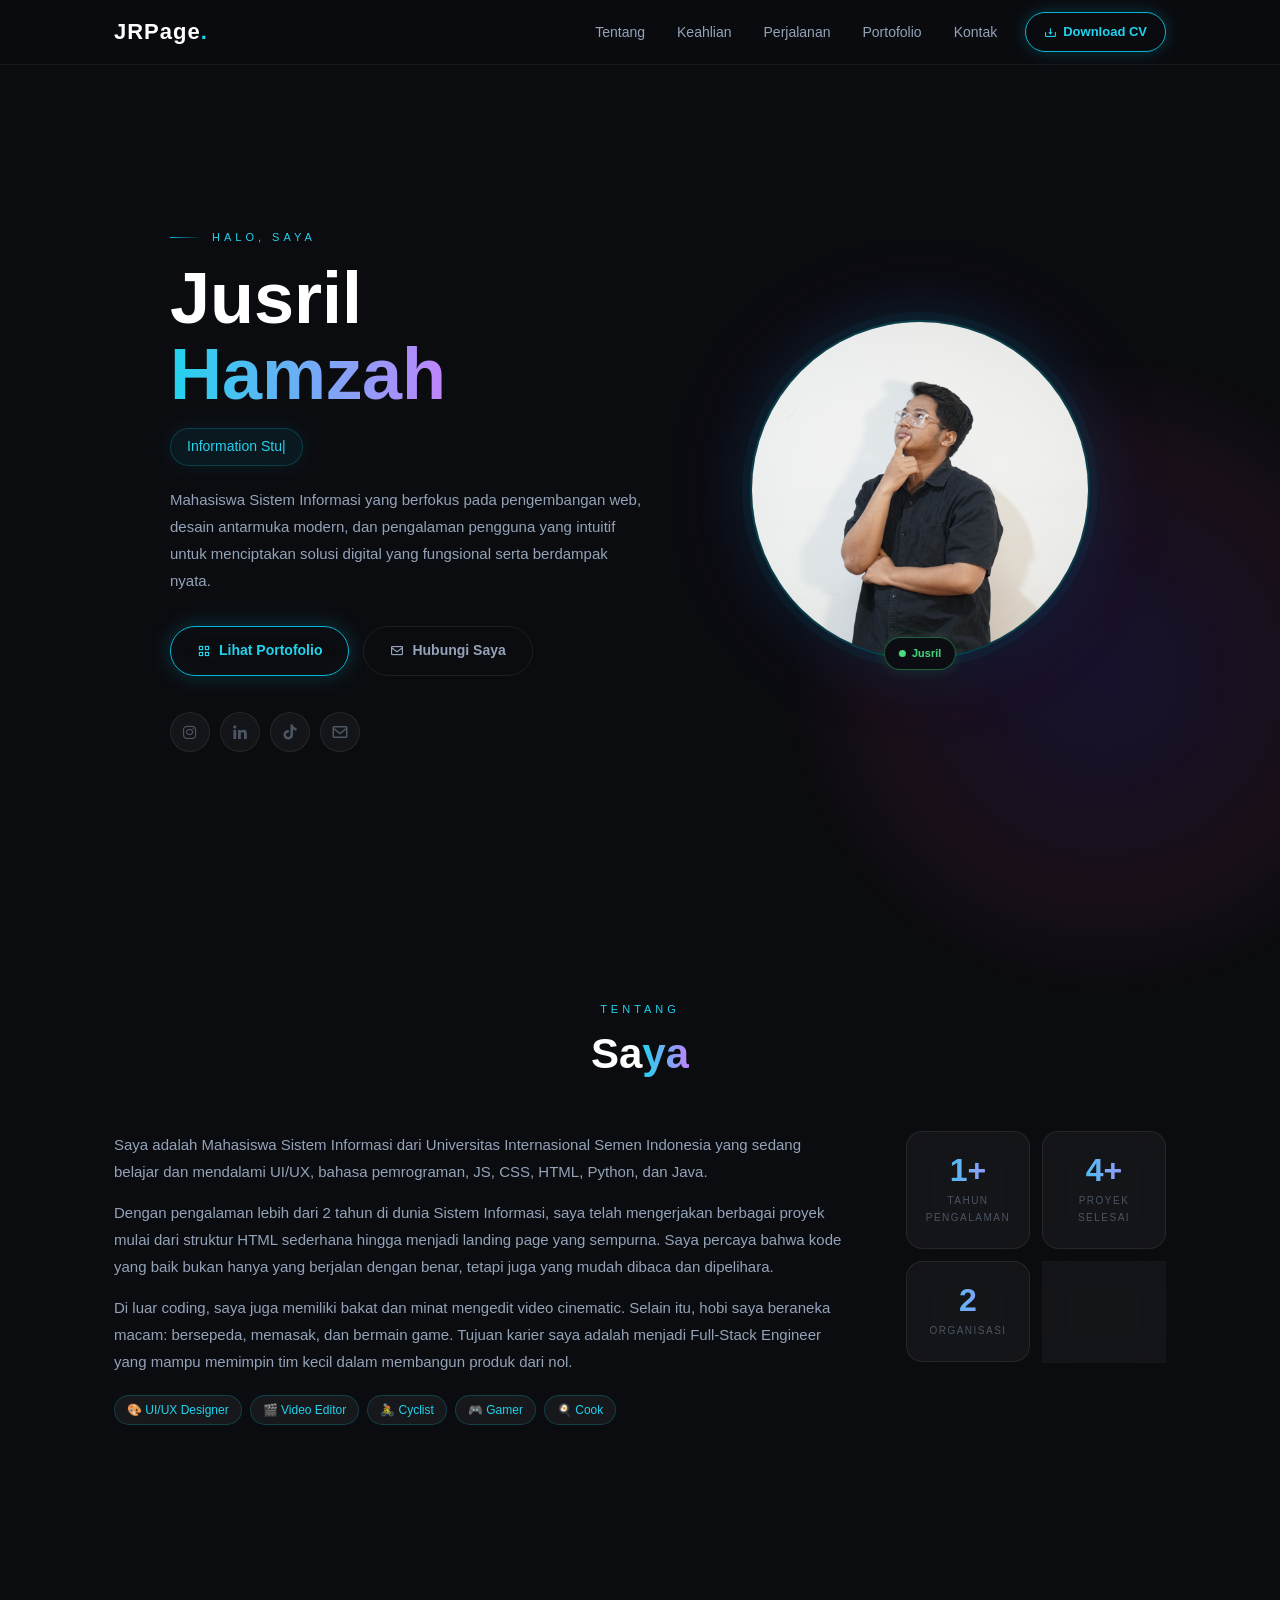
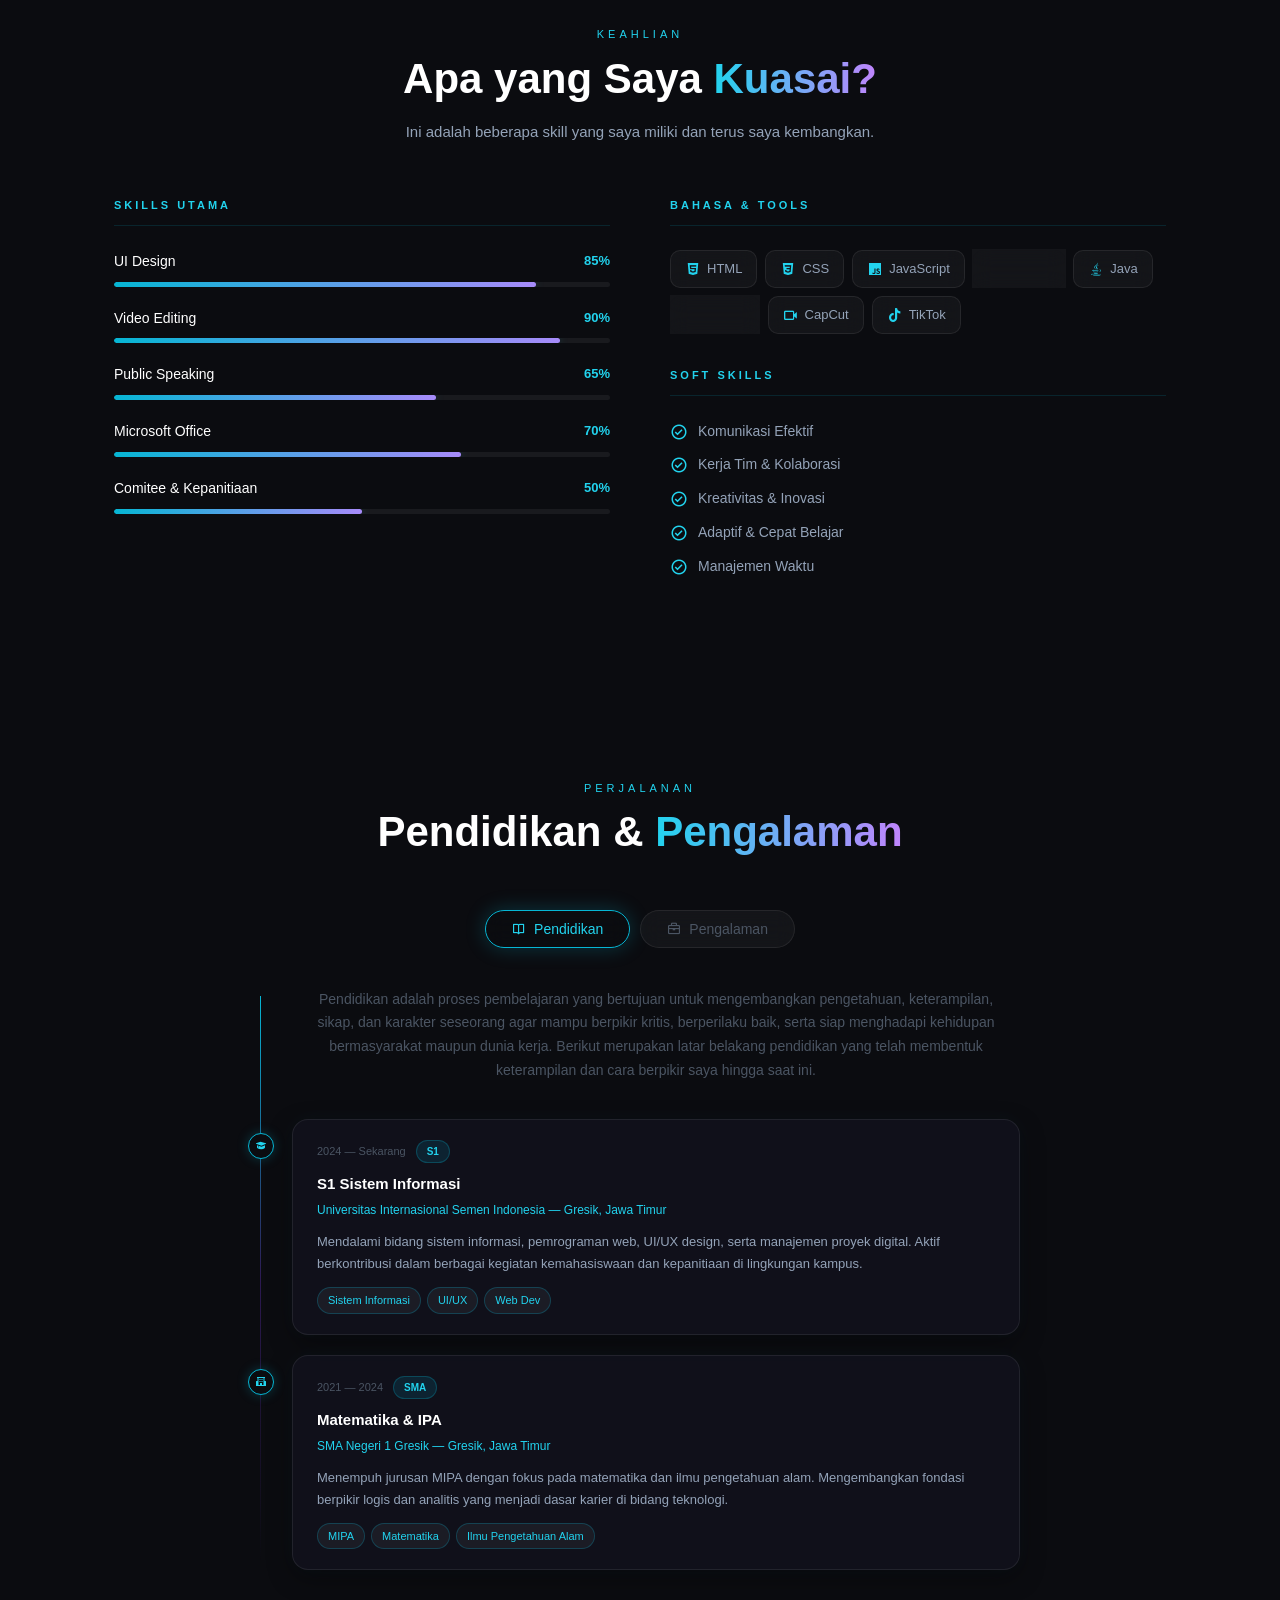
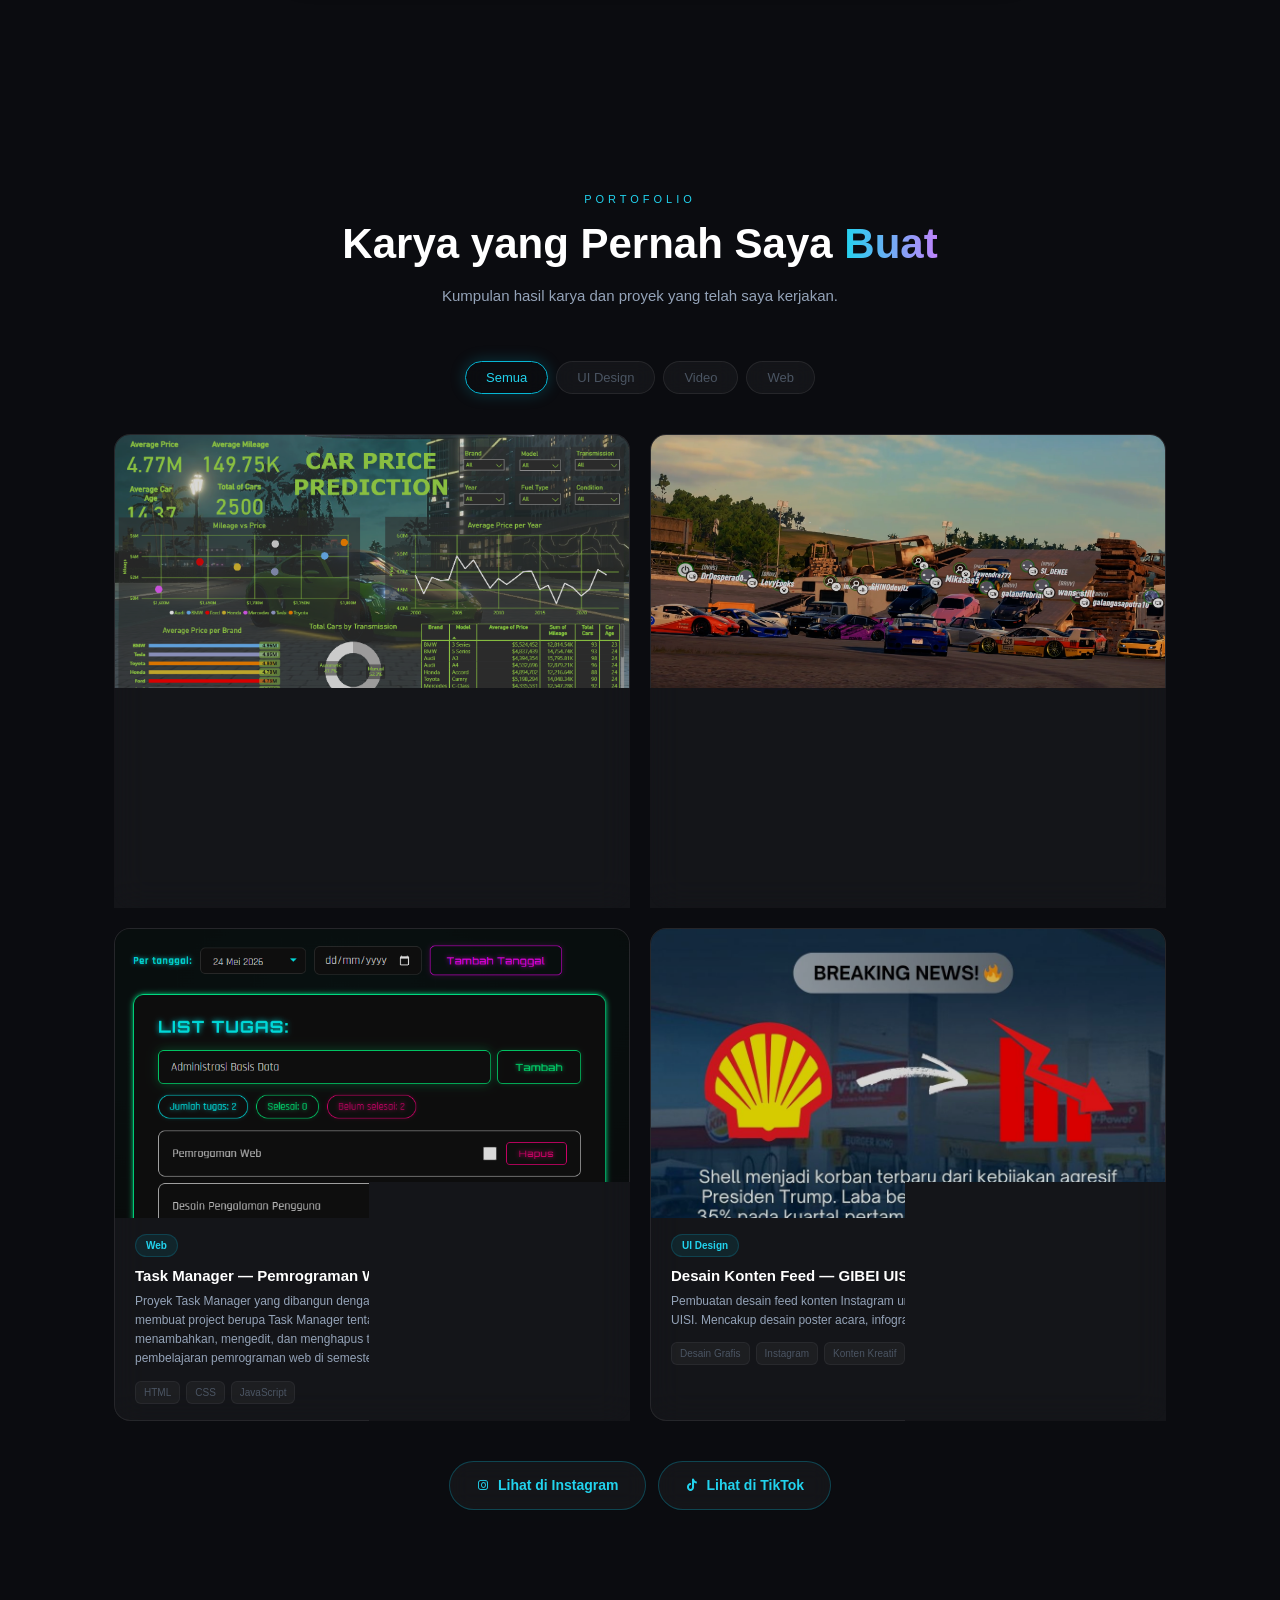
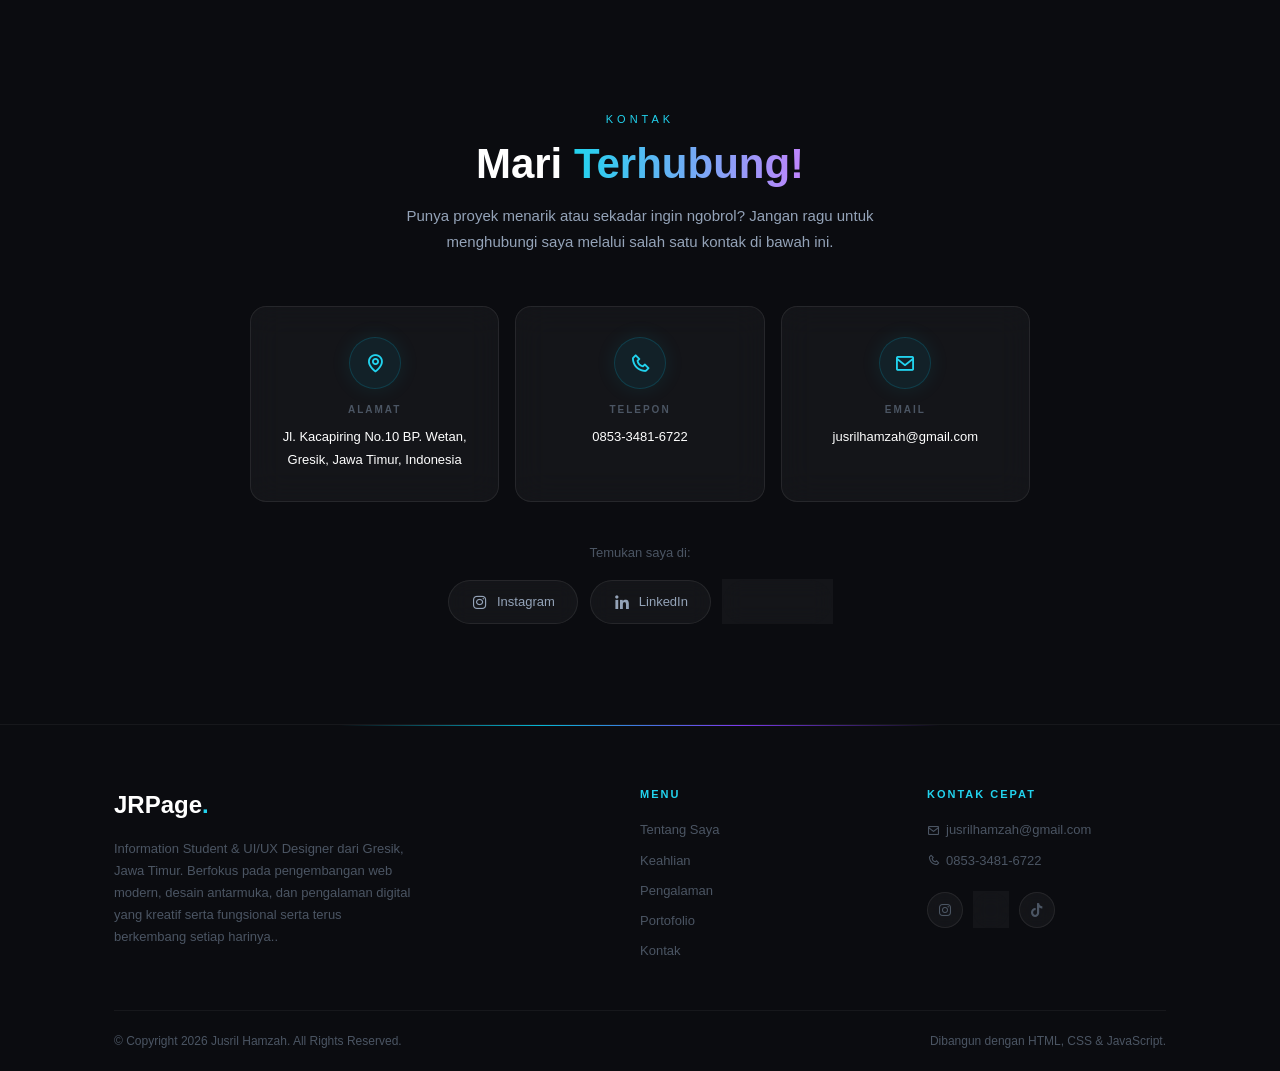
==== portofolio-page.html @ 3c21bbb8 "Add files via upload" ====
<!DOCTYPE html>
<html lang="id">
<head>
  <meta charset="UTF-8" />
  <meta name="viewport" content="width=device-width, initial-scale=1.0" />
  <meta name="description" content="Portofolio CV - Jusril Hamzah | Information Student & UI/UX Designer" />
  <title>Jusril Hamzah — Information Student &amp; UI/UX Designer</title>

  <!-- Google Fonts -->
  <link rel="preconnect" href="https://fonts.googleapis.com" />
  <link rel="preconnect" href="https://fonts.gstatic.com" crossorigin />
  <link
    href="https://fonts.googleapis.com/css2?family=Syne:wght@400;600;700;800&family=DM+Sans:ital,wght@0,300;0,400;0,500;1,300&display=swap"
    rel="stylesheet"
  />

  <!-- Boxicons -->
  <link href="https://unpkg.com/boxicons@2.1.4/css/boxicons.min.css" rel="stylesheet" />
  
  <!-- Font Awesome -->
  <link rel="stylesheet"
    href="https://cdnjs.cloudflare.com/ajax/libs/font-awesome/6.5.1/css/all.min.css">

  <!-- CSS (akan diisi nanti) -->
  <link rel="stylesheet" href="portofolio-page.css" />
</head>

<body>

  <!-- ============================================================
       NAVBAR
  ============================================================ -->
  <header id="navbar">
    <nav class="nav-container">
      <a href="#hero" class="nav-logo">JRPage<span class="dot">.</span></a>

      <button class="nav-toggle" id="navToggle" aria-label="Buka menu navigasi" aria-expanded="false">
        <span class="hamburger-line"></span>
        <span class="hamburger-line"></span>
        <span class="hamburger-line"></span>
      </button>

      <ul class="nav-links" id="navLinks">
        <li><a href="#about"      class="nav-link">Tentang</a></li>
        <li><a href="#skills"     class="nav-link">Keahlian</a></li>
        <li><a href="#experience" class="nav-link">Perjalanan</a></li>
        <li><a href="#portfolio"  class="nav-link">Portofolio</a></li>
        <li><a href="#contact"    class="nav-link">Kontak</a></li>
        <li>
          <a href="Curiculum Vitae Jusril Hamzah (3022410049) (baru).pdf" class="nav-cta" download>
            <i class="bx bx-download"></i> Download CV
          </a>
        </li>
      </ul>
    </nav>
  </header>


  <main>

    <!-- ============================================================
         SECTION 1 — HERO
    ============================================================ -->
    <section id="hero" class="section-hero">
      <div class="hero-content">

        <div class="hero-text">
          <p class="hero-eyebrow">Halo, saya</p>
          <h1 class="hero-name">Jusril <br /><span class="highlight">Hamzah</span></h1>
          <p class="hero-tagline">Information Student</p>
          <p class="hero-description">
            Mahasiswa Sistem Informasi yang berfokus pada pengembangan web, desain antarmuka modern, 
            dan pengalaman pengguna yang intuitif untuk menciptakan 
            solusi digital yang fungsional serta berdampak nyata.
          </p>

          <div class="hero-actions">
            <a href="#portfolio" class="btn btn-primary">
              <i class="bx bx-grid-alt"></i> Lihat Portofolio
            </a>
            <a href="#contact" class="btn btn-secondary">
              <i class="bx bx-envelope"></i> Hubungi Saya
            </a>
          </div>

          <div class="hero-social">
            <a href="https://instagram.com/justreal_46" target="_blank" rel="noopener noreferrer" aria-label="Instagram">
              <i class="bx bxl-instagram"></i>
            </a>
            <a href="https://www.linkedin.com/in/Jusril Hamzah" target="_blank" rel="noopener noreferrer" aria-label="LinkedIn">
              <i class="bx bxl-linkedin"></i>
            </a>
            <a href="https://tiktok.com/@rilllontiktok" target="_blank" rel="noopener noreferrer" aria-label="TikTok">
              <i class="bx bxl-tiktok"></i>
            </a>
            <a href="mailto:jusrilhamzah@gmail.com" aria-label="Email">
              <i class="bx bx-envelope"></i>
            </a>
          </div>
        </div>

        <div class="hero-image-wrapper">
          <div class="hero-image-frame">
            <!-- Ganti src dengan foto asli kamu -->
            <img
              src="DSC09480.JPG"
              alt="Foto profil Jusril Hamzah"
              class="hero-photo"
              width="400"
              height="400"
            />
          </div>
          <div class="hero-badge">
            <span class="badge-dot"></span>
            <span>Jusril</span>
          </div>
        </div>

      </div>
    </section>


    <!-- ============================================================
         SECTION 2 — TENTANG SAYA
    ============================================================ -->
    <section id="about" class="section-about">
      <div class="container">

        <div class="section-header">
          <p class="section-label">Tentang</p>
          <h2 class="section-title">Sa<span class="highlight">ya</span></h2>
        </div>

        <div class="about-grid">

          <div class="about-text">
            <p class="about-lead">
              Saya adalah Mahasiswa Sistem Informasi dari Universitas Internasional
              Semen Indonesia yang sedang belajar dan mendalami UI/UX, bahasa
              pemrograman, JS, CSS, HTML, Python, dan Java.
            </p>
            <p>
              Dengan pengalaman lebih dari 2 tahun di dunia Sistem Informasi, saya
              telah mengerjakan berbagai proyek mulai dari struktur HTML sederhana
              hingga menjadi landing page yang sempurna. Saya percaya bahwa kode yang
              baik bukan hanya yang berjalan dengan benar, tetapi juga yang mudah
              dibaca dan dipelihara.
            </p>
            <p>
              Di luar coding, saya juga memiliki bakat dan minat mengedit video
              cinematic. Selain itu, hobi saya beraneka macam: bersepeda, memasak,
              dan bermain game. Tujuan karier saya adalah menjadi Full-Stack Engineer
              yang mampu memimpin tim kecil dalam membangun produk dari nol.
            </p>

            <div class="about-tags">
              <span class="tag">🎨 UI/UX Designer</span>
              <span class="tag">🎬 Video Editor</span>
              <span class="tag">🚴 Cyclist</span>
              <span class="tag">🎮 Gamer</span>
              <span class="tag">🍳 Cook</span>
            </div>
          </div>

          <div class="about-stats">
            <div class="stat-card">
              <span class="stat-number">2+</span>
              <span class="stat-label">Tahun Pengalaman</span>
            </div>
            <div class="stat-card">
              <span class="stat-number">5+</span>
              <span class="stat-label">Proyek Selesai</span>
            </div>
            <div class="stat-card">
              <span class="stat-number">3</span>
              <span class="stat-label">Organisasi</span>
            </div>
            <div class="stat-card">
              <span class="stat-number">1</span>
              <span class="stat-label">Penghargaan</span>
            </div>
          </div>

        </div>
      </div>
    </section>


    <!-- ============================================================
         SECTION 3 — KEAHLIAN
    ============================================================ -->
    <section id="skills" class="section-skills">
      <div class="container">

        <div class="section-header">
          <p class="section-label">Keahlian</p>
          <h2 class="section-title">Apa yang Saya <span class="highlight">Kuasai?</span></h2>
          <p class="section-subtitle">Ini adalah beberapa skill yang saya miliki dan terus saya kembangkan.</p>
        </div>

        <div class="skills-grid">

          <!-- Kolom 1: Skills dengan progress bar -->
          <div class="skills-column">
            <h3 class="skills-category">Skills Utama</h3>

            <div class="skill-item">
              <div class="skill-info">
                <span class="skill-name">UI Design</span>
                <span class="skill-percent">80%</span>
              </div>
              <div class="skill-bar">
                <div class="skill-bar-fill" data-width="85" role="progressbar" aria-valuenow="70" aria-valuemin="0" aria-valuemax="100"></div>
              </div>
            </div>

            <div class="skill-item">
              <div class="skill-info">
                <span class="skill-name">Video Editing</span>
                <span class="skill-percent">90%</span>
              </div>
              <div class="skill-bar">
                <div class="skill-bar-fill" data-width="90%" role="progressbar" aria-valuenow="90" aria-valuemin="0" aria-valuemax="100"></div>
              </div>
            </div>

            <div class="skill-item">
              <div class="skill-info">
                <span class="skill-name">Public Speaking</span>
                <span class="skill-percent">65%</span>
              </div>
              <div class="skill-bar">
                <div class="skill-bar-fill" data-width="65" role="progressbar" aria-valuenow="65" aria-valuemin="0" aria-valuemax="100"></div>
              </div>
            </div>

            <div class="skill-item">
              <div class="skill-info">
                <span class="skill-name">Microsoft Office</span>
                <span class="skill-percent">70%</span>
              </div>
              <div class="skill-bar">
                <div class="skill-bar-fill" data-width="70" role="progressbar" aria-valuenow="70" aria-valuemin="0" aria-valuemax="100"></div>
              </div>
            </div>

            <div class="skill-item">
              <div class="skill-info">
                <span class="skill-name">Comitee &amp; Kepanitiaan</span>
                <span class="skill-percent">50%</span>
              </div>
              <div class="skill-bar">
                <div class="skill-bar-fill" data-width="50" role="progressbar" aria-valuenow="50" aria-valuemin="0" aria-valuemax="100"></div>
              </div>
            </div>

          </div><!-- /skills-column -->

          <!-- Kolom 2: Tools & Bahasa Pemrograman -->
          <div class="skills-column">
            <h3 class="skills-category">Bahasa &amp; Tools</h3>

            <div class="tools-grid">
              <div class="tool-chip">
                <i class="bx bxl-html5"></i>
                <span>HTML</span>
              </div>
              <div class="tool-chip">
                <i class="bx bxl-css3"></i>
                <span>CSS</span>
              </div>
              <div class="tool-chip">
                <i class="bx bxl-javascript"></i>
                <span>JavaScript</span>
              </div>
              <div class="tool-chip">
                <i class="bx bxl-python"></i>
                <span>Python</span>
              </div>
              <div class="tool-chip">
                <i class="bx bxl-java"></i>
                <span>Java</span>
              </div>
              <div class="tool-chip">
                <i class="bx bx-palette"></i>
                <span>Canva</span>
              </div>
              <div class="tool-chip">
                <i class="bx bx-video"></i>
                <span>CapCut</span>
              </div>
              <div class="tool-chip">
                <i class="bx bxl-tiktok"></i>
                <span>TikTok</span>
              </div>
            </div>

            <h3 class="skills-category" style="margin-top: 2rem;">Soft Skills</h3>

            <div class="soft-skills-list">
              <div class="soft-skill">
                <i class="bx bx-check-circle"></i>
                <span>Komunikasi Efektif</span>
              </div>
              <div class="soft-skill">
                <i class="bx bx-check-circle"></i>
                <span>Kerja Tim &amp; Kolaborasi</span>
              </div>
              <div class="soft-skill">
                <i class="bx bx-check-circle"></i>
                <span>Kreativitas &amp; Inovasi</span>
              </div>
              <div class="soft-skill">
                <i class="bx bx-check-circle"></i>
                <span>Adaptif &amp; Cepat Belajar</span>
              </div>
              <div class="soft-skill">
                <i class="bx bx-check-circle"></i>
                <span>Manajemen Waktu</span>
              </div>
            </div>

          </div><!-- /skills-column -->

        </div><!-- /skills-grid -->

      </div>
    </section>


    <!-- ============================================================
         SECTION 4 — PENDIDIKAN & PENGALAMAN
    ============================================================ -->
    <section id="experience" class="section-experience">
      <div class="container">

        <div class="section-header">
          <p class="section-label">Perjalanan</p>
          <h2 class="section-title">Pendidikan &amp; <span class="highlight">Pengalaman</span></h2>
        </div>

        <!-- Tab switcher -->
        <div class="timeline-tabs" role="tablist">
          <button class="tab-btn active" role="tab" aria-selected="true"  aria-controls="tab-education" id="btn-education" data-tab="education">
            <i class="bx bx-book-open"></i> Pendidikan
          </button>
          <button class="tab-btn"        role="tab" aria-selected="false" aria-controls="tab-work"      id="btn-work"      data-tab="work">
            <i class="bx bx-briefcase"></i> Pengalaman
          </button>
        </div>

        <!-- ---- PENDIDIKAN ---- -->
        <div class="timeline" id="tab-education" role="tabpanel" aria-labelledby="btn-education">

          <div class="timeline-intro">
            <p>
              Pendidikan adalah proses pembelajaran yang bertujuan untuk mengembangkan
              pengetahuan, keterampilan, sikap, dan karakter seseorang agar mampu
              berpikir kritis, berperilaku baik, serta siap menghadapi kehidupan
              bermasyarakat maupun dunia kerja. Berikut merupakan latar belakang
              pendidikan yang telah membentuk keterampilan dan cara berpikir saya
              hingga saat ini.
            </p>
          </div>

          <div class="timeline-item">
            <div class="timeline-marker">
              <i class="bx bxs-graduation"></i>
            </div>
            <div class="timeline-card">
              <div class="timeline-meta">
                <span class="timeline-period">2024 — Sekarang</span>
                <span class="timeline-badge badge-edu">S1</span>
              </div>
              <h3 class="timeline-title">S1 Sistem Informasi</h3>
              <p class="timeline-place">Universitas Internasional Semen Indonesia — Gresik, Jawa Timur</p>
              <p class="timeline-desc">
                Mendalami bidang sistem informasi, pemrograman web, UI/UX design,
                serta manajemen proyek digital. Aktif berkontribusi dalam berbagai
                kegiatan kemahasiswaan dan kepanitiaan di lingkungan kampus.
              </p>
              <div class="timeline-tags">
                <span class="tag">Sistem Informasi</span>
                <span class="tag">UI/UX</span>
                <span class="tag">Web Dev</span>
              </div>
            </div>
          </div>

          <div class="timeline-item">
            <div class="timeline-marker">
              <i class="bx bxs-school"></i>
            </div>
            <div class="timeline-card">
              <div class="timeline-meta">
                <span class="timeline-period">2021 — 2024</span>
                <span class="timeline-badge badge-edu">SMA</span>
              </div>
              <h3 class="timeline-title">Matematika &amp; IPA</h3>
              <p class="timeline-place">SMA Negeri 1 Gresik — Gresik, Jawa Timur</p>
              <p class="timeline-desc">
                Menempuh jurusan MIPA dengan fokus pada matematika dan ilmu pengetahuan alam.
                Mengembangkan fondasi berpikir logis dan analitis yang menjadi dasar
                karier di bidang teknologi.
              </p>
              <div class="timeline-tags">
                <span class="tag">MIPA</span>
                <span class="tag">Matematika</span>
                <span class="tag">Ilmu Pengetahuan Alam</span>
              </div>
            </div>
          </div>

        </div><!-- /tab-education -->

        <!-- ---- PENGALAMAN ---- -->
        <div class="timeline hidden" id="tab-work" role="tabpanel" aria-labelledby="btn-work">

          <div class="timeline-intro">
            <p>
              Berikut adalah beberapa pengalaman dan peran yang telah saya jalani,
              yang mencerminkan komitmen, keterampilan, dan semangat saya di bidang ini.
            </p>
          </div>

          <!-- WORK -->
          <div class="timeline-group-label">💼 Pengalaman</div>

          <div class="timeline-item">
            <div class="timeline-marker">
              <i class="bx bxl-tiktok"></i>
            </div>
            <div class="timeline-card">
              <div class="timeline-meta">
                <span class="timeline-period">2021 — Sekarang</span>
                <span class="timeline-badge badge-work">Content Creator</span>
              </div>
              <h3 class="timeline-title">Content Creator — Rill (@rilllontiktok)</h3>
              <p class="timeline-place">TikTok · Creator</p>
              <p class="timeline-desc">
                <strong>2020 – 2025:</strong> Aktif membuat konten tentang Game Mobile
                Legend Bang Bang, mulai dari gameplay, kolaborasi, meraih rank tinggi,
                hingga mendapat lencana hero tingkat kabupaten.<br /><br />
                <strong>2025 – Sekarang:</strong> Beralih ke konten Game NFS Heat,
                fokus membuat video cinematic — baik secara individu maupun berkolaborasi
                dengan teman-teman kreator lain.
              </p>
              <div class="timeline-tags">
                <span class="tag">TikTok</span>
                <span class="tag">Video Editing</span>
                <span class="tag">Cinematic</span>
                <span class="tag">Gaming</span>
              </div>
            </div>
          </div>

          <!-- ORGANIZATION -->
          <div class="timeline-group-label">🏛️ Organisasi</div>

          <div class="timeline-item">
            <div class="timeline-marker">
              <i class="bx bxs-bar-chart-alt-2"></i>
            </div>
            <div class="timeline-card">
              <div class="timeline-meta">
                <span class="timeline-period">2024 — 2025</span>
                <span class="timeline-badge badge-org">Staff Magang</span>
              </div>
              <h3 class="timeline-title">Staff Magang Divisi Multimedia</h3>
              <p class="timeline-place">Galeri Investasi BEI — UISI, Gresik, Jawa Timur</p>
              <p class="timeline-desc">
                Aktif membuat desain feed konten dan mengunggahnya ke Instagram resmi GIBEI.
                Mendokumentasikan setiap acara dan kegiatan di Galeri Investasi Bursa
                Efek Indonesia cabang UISI dalam bentuk foto.
              </p>
              <div class="timeline-tags">
                <span class="tag">Desain Grafis</span>
                <span class="tag">Instagram</span>
                <span class="tag">Dokumentasi</span>
              </div>
            </div>
          </div>

          <!-- COMMITTEE -->
          <div class="timeline-group-label">📋 Kepanitiaan</div>

          <div class="timeline-item">
            <div class="timeline-marker">
              <i class="bx bxs-wrench"></i>
            </div>
            <div class="timeline-card">
              <div class="timeline-meta">
                <span class="timeline-period">2025</span>
                <span class="timeline-badge badge-org">Panitia</span>
              </div>
              <h3 class="timeline-title">Divisi Perlengkapan — Vision Beyond Sistem Informasi 2025</h3>
              <p class="timeline-place">UISI, Gresik, Jawa Timur</p>
              <p class="timeline-desc">
                Bertugas sebagai operator acara, menyusun, menata, dan merapikan
                barang serta alat sebagai persiapan pelaksanaan Vision Beyond
                Sistem Informasi 2025.
              </p>
              <div class="timeline-tags">
                <span class="tag">Event Organizer</span>
                <span class="tag">Operator</span>
              </div>
            </div>
          </div>

          <div class="timeline-item">
            <div class="timeline-marker">
              <i class="bx bxs-user-voice"></i>
            </div>
            <div class="timeline-card">
              <div class="timeline-meta">
                <span class="timeline-period">2025 — 2026</span>
                <span class="timeline-badge badge-org">Mentor</span>
              </div>
              <h3 class="timeline-title">Mentor — Panitia Mentoring LDK</h3>
              <p class="timeline-place">UISI, Gresik, Jawa Timur</p>
              <p class="timeline-desc">
                Menjadi mentor / pembimbing bagi mentee kelompok 31 dalam program
                Latihan Dasar Kepemimpinan (LDK). Membimbing, mendampingi, dan
                memotivasi anggota kelompok selama program berlangsung.
              </p>
              <div class="timeline-tags">
                <span class="tag">Mentoring</span>
                <span class="tag">Leadership</span>
                <span class="tag">LDK</span>
              </div>
              <a href="jusril hamzah.png" target="_blank" rel="noopener noreferrer" class="cert-link">
                <i class="bx bx-certification"></i> Lihat Sertifikat
              </a>
            </div>
          </div>

        </div><!-- /tab-work -->

      </div>
    </section>


    <!-- ============================================================
         SECTION 5 — PORTOFOLIO
    ============================================================ -->
    <section id="portfolio" class="section-portfolio">
      <div class="container">

        <div class="section-header">
          <p class="section-label">Portofolio</p>
          <h2 class="section-title">Karya yang Pernah Saya <span class="highlight">Buat</span></h2>
          <p class="section-subtitle">Kumpulan hasil karya dan proyek yang telah saya kerjakan.</p>
        </div>

        <!-- Filter Buttons -->
        <div class="portfolio-filters" role="group" aria-label="Filter proyek">
          <button class="filter-btn active" data-filter="all">Semua</button>
          <button class="filter-btn" data-filter="ui">UI Design</button>
          <button class="filter-btn" data-filter="video">Video</button>
          <button class="filter-btn" data-filter="web">Web</button>
        </div>

        <!-- Project Cards -->
        <div class="portfolio-grid">

          <!-- Card 1 -->
          <article class="project-card" data-category="ui">
            <div class="project-image-wrapper">
              <!-- Ganti dengan gambar karya kamu sendiri -->
              <img
                src="Screenshot 2026-05-24 125329.png"
                alt="Karya UI Design 1"
                class="project-image"
                loading="lazy"
                width="600"
                height="400"
              />
              <div class="project-overlay">
                <div class="project-overlay-content">
                  <a href="https://drive.google.com/file/d/1PxQpjwnbUaHXAqiUqPU-5rQ1Shl0pJ6E/view?usp=sharing" class="project-link-btn" target="_blank" rel="noopener noreferrer">
                    <i class="bx-bar-chart-alt-2"></i> Lihat di Power BI
                  </a>
                </div>
              </div>
            </div>
            <div class="project-info">
              <div class="project-meta">
                <span class="project-category-tag">Power BI</span>
                <span class="project-year">2025</span>
              </div>
              <h3 class="project-title">UI Design Power BI</h3>
              <p class="project-desc">
                Membuat desain UI untuk dashboard Power BI yang digunakan dalam project UTS Visualisasi Analisis Data
                pada Semester 3. Desain ini mencakup tata letak, pemilihan warna, dan elemen visual untuk menyajikan data secara efektif dan menarik.
              </p>
              <div class="project-stack">
                <span class="stack-tag">Figma</span>
                <span class="stack-tag">UI/UX</span>
              </div>
            </div>
          </article>

          <!-- Card 2 -->
          <article class="project-card" data-category="video">
            <div class="project-image-wrapper">
              <img
                src="ssheat.jpg"
                alt="Thumbnail video cinematic NFS Heat"
                class="project-image"
                loading="lazy"
                width="600"
                height="400"
              />
              <div class="project-overlay">
                <div class="project-overlay-content">
                  <a href="https://www.tiktok.com/@rilllontiktok/video/7622236638348922130?is_from_webapp=1&sender_device=pc&web_id=7499519658102375944" class="project-link-btn" target="_blank" rel="noopener noreferrer">
                    <i class="bx bxl-tiktok"></i> TikTok
                  </a>
                </div>
              </div>
            </div>
            <div class="project-info">
              <div class="project-meta">
                <span class="project-category-tag">Video</span>
                <span class="project-year">2025</span>
              </div>
              <h3 class="project-title">Video Cinematic — NFS Heat</h3>
              <p class="project-desc">
                Konten video cinematic game Need for Speed Heat yang dibuat secara
                individu maupun kolaborasi. Fokus pada sinematografi dalam game
                dan teknik editing yang memukau.
              </p>
              <div class="project-stack">
                <span class="stack-tag">Video Editing</span>
                <span class="stack-tag">Cinematic</span>
                <span class="stack-tag">NFS Heat</span>
              </div>
            </div>
          </article>

          <!-- Card 3 -->
          <article class="project-card" data-category="web">
            <div class="project-image-wrapper">
              <img
                src="Screenshot 2026-05-24 133308.png"
                alt="Proyek web landing page"
                class="project-image"
                loading="lazy"
                width="600"
                height="400"
              />
              <div class="project-overlay">
                <div class="project-overlay-content">
                  <a href="https://github.com/PW-2526/praktikum-4-jusrilhamzah/tree/137697892a19275b7f9b60cf3577d6f68024648c/Aktivitas%204%20Praktikum%204" class="project-link-btn" target="_blank" rel="noopener noreferrer">
                    <i class="bx bxl-github"></i> GitHub
                  </a>
                </div>
              </div>
            </div>
            <div class="project-info">
              <div class="project-meta">
                <span class="project-category-tag">Web</span>
                <span class="project-year">2024</span>
              </div>
              <h3 class="project-title">Task Manager — Pemrograman Web</h3>
              <p class="project-desc">
                Proyek Task Manager yang dibangun dengan HTML, CSS, dan JavaScript.
                Disini saya membuat project berupa Task Manager tentang Daftar tugas kuliah
                yang bisa menambahkan, mengedit, dan menghapus tugas. 
                Proyek ini merupakan bagian dari pembelajaran pemrograman web di semester 4. 
              </p>
              <div class="project-stack">
                <span class="stack-tag">HTML</span>
                <span class="stack-tag">CSS</span>
                <span class="stack-tag">JavaScript</span>
              </div>
            </div>
          </article>

          <!-- Card 4 — Desain feed GIBEI -->
          <article class="project-card" data-category="ui">
            <div class="project-image-wrapper">
              <img
                src="new feed gibei.jpg"
                alt="Desain feed Instagram GIBEI UISI"
                class="project-image"
                loading="lazy"
                width="600"
                height="400"
              />
              <div class="project-overlay">
                <div class="project-overlay-content">
                  <a href="https://www.instagram.com/p/DJCDVdTy_U4/?utm_source=ig_web_copy_link&igsh=MzRlODBiNWFlZA==" class="project-link-btn" target="_blank" rel="noopener noreferrer">
                    <i class="bx bxl-instagram"></i> Instagram GIBEI
                  </a>
                </div>
              </div>
            </div>
            <div class="project-info">
              <div class="project-meta">
                <span class="project-category-tag">UI Design</span>
                <span class="project-year">2024–2025</span>
              </div>
              <h3 class="project-title">Desain Konten Feed — GIBEI UISI</h3>
              <p class="project-desc">
                Pembuatan desain feed konten Instagram untuk Galeri Investasi Bursa
                Efek Indonesia di UISI. Mencakup desain poster acara, infografis
                investasi, dan dokumentasi kegiatan.
              </p>
              <div class="project-stack">
                <span class="stack-tag">Desain Grafis</span>
                <span class="stack-tag">Instagram</span>
                <span class="stack-tag">Konten Kreatif</span>
              </div>
            </div>
          </article>

        </div><!-- /portfolio-grid -->
        <div class="portfolio-more">
          <a href="https://instagram.com/justreal_46" target="_blank" rel="noopener noreferrer" class="btn btn-outline">
            <i class="bx bxl-instagram"></i> Lihat di Instagram
          </a>
          <a href="https://tiktok.com/@rilllontiktok" target="_blank" rel="noopener noreferrer" class="btn btn-outline">
            <i class="bx bxl-tiktok"></i> Lihat di TikTok
          </a>
        </div>

      </div>
    </section>


    <!-- ============================================================
         SECTION 6 — KONTAK
    ============================================================ -->
    <section id="contact" class="section-contact">
      <div class="container">

        <div class="section-header">
          <p class="section-label">Kontak</p>
          <h2 class="section-title">Mari <span class="highlight">Terhubung!</span></h2>
          <p class="section-subtitle">
            Punya proyek menarik atau sekadar ingin ngobrol? Jangan ragu untuk
            menghubungi saya melalui salah satu kontak di bawah ini.
          </p>
        </div>

        <div class="contact-cards">

          <div class="contact-card">
            <div class="contact-icon">
              <i class="bx bx-map"></i>
            </div>
            <span class="contact-label">Alamat</span>
            <span class="contact-value">Jl. Kacapiring No.10 BP. Wetan, Gresik, Jawa Timur, Indonesia</span>
          </div>

          <div class="contact-card">
            <div class="contact-icon">
              <i class="bx bx-phone"></i>
            </div>
            <span class="contact-label">Telepon</span>
            <a href="tel:123456789" class="contact-value">0853-3481-6722</a>
          </div>

          <div class="contact-card">
            <div class="contact-icon">
              <i class="bx bx-envelope"></i>
            </div>
            <span class="contact-label">Email</span>
            <a href="mailto:jusrilhamzah@gmail.com" class="contact-value">jusrilhamzah@gmail.com</a>
          </div>

        </div><!-- /contact-cards -->

        <div class="contact-social-center">
          <p class="contact-social-title">Temukan saya di:</p>
          <div class="social-links">
            <a href="https://instagram.com/justreal_46" target="_blank" rel="noopener noreferrer" class="social-link" aria-label="Instagram">
              <i class="bx bxl-instagram"></i>
              <span>Instagram</span>
            </a>
            <a href="https://www.linkedin.com/in/jusril-hamzah" target="_blank" rel="noopener noreferrer" class="social-link" aria-label="LinkedIn">
              <i class="bx bxl-linkedin"></i>
              <span>LinkedIn</span>
            </a>
            <a href="https://tiktok.com/@rilllontiktok" target="_blank" rel="noopener noreferrer" class="social-link" aria-label="TikTok">
              <i class="bx bxl-tiktok"></i>
              <span>TikTok</span>
            </a>
          </div>
        </div>

      </div>
    </section>

  </main>


  <!-- ============================================================
       FOOTER
  ============================================================ -->
  <footer id="footer">
    <div class="container">

      <div class="footer-grid">

        <div class="footer-brand">
          <a href="#hero" class="footer-logo">JRPage<span class="dot">.</span></a>
          <p class="footer-tagline">
            Information Student &amp; UI/UX Designer dari Gresik, Jawa Timur. 
            Berfokus pada pengembangan web modern, desain antarmuka, dan 
            pengalaman digital yang kreatif serta fungsional
            serta terus berkembang setiap harinya..
          </p>
        </div>

        <nav class="footer-nav" aria-label="Navigasi footer">
          <h4 class="footer-nav-title">Menu</h4>
          <ul>
            <li><a href="#about">Tentang Saya</a></li>
            <li><a href="#skills">Keahlian</a></li>
            <li><a href="#experience">Pengalaman</a></li>
            <li><a href="#portfolio">Portofolio</a></li>
            <li><a href="#contact">Kontak</a></li>
          </ul>
        </nav>

        <div class="footer-contact-quick">
          <h4 class="footer-nav-title">Kontak Cepat</h4>
          <ul>
            <li>
              <a href="mailto:jusrilhamzah@gmail.com">
                <i class="bx bx-envelope"></i> jusrilhamzah@gmail.com
              </a>
            </li>
            <li>
              <a href="tel:085334816722">
                <i class="bx bx-phone"></i> 0853-3481-6722
              </a>
            </li>
          </ul>

          <div class="footer-social">
            <a href="https://instagram.com/justreal_46" target="_blank" rel="noopener noreferrer" aria-label="Instagram">
              <i class="bx bxl-instagram"></i>
            </a>
            <a href="https://www.linkedin.com/in/jusril-hamzah" target="_blank" rel="noopener noreferrer" aria-label="LinkedIn">
              <i class="bx bxl-linkedin"></i>
            </a>
            <a href="https://tiktok.com/@rilllontiktok" target="_blank" rel="noopener noreferrer" aria-label="TikTok">
              <i class="bx bxl-tiktok"></i>
            </a>
          </div>
        </div>

      </div><!-- /footer-grid -->

      <div class="footer-bottom">
        <p class="footer-copy">
          &copy; Copyright <span id="currentYear">2025</span> Jusril Hamzah. All Rights Reserved.
        </p>
        <p class="footer-built">
          Dibangun dengan HTML, CSS &amp; JavaScript.
        </p>
      </div>

    </div>
  </footer>


  <!-- TOMBOL BACK TO TOP -->
  <button class="back-to-top" id="backToTop" aria-label="Kembali ke atas" title="Kembali ke atas">
    <i class="bx bx-chevron-up"></i>
  </button>

  <!-- JS (akan diisi nanti) -->
  <script src="portofolio-page.js"></script>

</body>
</html>
---- portofolio-page.css ----
/* ================================================================
   PORTOFOLIO CV — JUSRIL HAMZAH
   style.css — Nexaverse Dark Theme (Cyan + Purple Glow)
================================================================ */

/* ── RESET & BASE ── */
*, *::before, *::after {
  box-sizing: border-box;
  margin: 0;
  padding: 0;
}

html {
  scroll-behavior: smooth;
  font-size: 16px;
  overflow-x: hidden;
}

body {
  overflow-x: hidden;
  width: 100%;
}

body {
  font-family: 'Montserrat', sans-serif;
  background-color: #0b0c10;
  color: #e8eaf0;
  line-height: 1.7;
  overflow-x: hidden;
  isolation: isolate;
}

img { max-width: 100%; display: block; }
a   { text-decoration: none; color: inherit; }
ul  { list-style: none; }
button { cursor: pointer; font-family: inherit; }

/* ── CSS VARIABLES ── */
:root {
  /* Cyan accent (seperti "Experiences" di referensi) */
  --cyan-400:  #22d3ee;
  --cyan-500:  #06b6d4;
  --cyan-600:  #0891b2;
  --cyan-glow: rgba(6, 182, 212, 0.25);

  /* Purple accent */
  --purple-500: #7c3aed;
  --purple-400: #a78bfa;
  --purple-300: #c084fc;
  --purple-glow: rgba(124, 58, 237, 0.3);

  /* Pink accent */
  --pink-500: #ec4899;
  --pink-glow: rgba(236, 72, 153, 0.25);

  /* Backgrounds — dark seperti referensi */
  --bg-base:      #0b0c10;
  --bg-surface:   #0b0c10;
  --bg-card:      rgba(255, 255, 255, 0.04);
  --bg-card-hover: rgba(255, 255, 255, 0.07);

  /* Text */
  --text-primary:   #ffffff;
  --text-secondary: #94a3b8;
  --text-muted:     #4b5563;

  /* Borders */
  --border-card:   rgba(255, 255, 255, 0.08);
  --border-glow:   rgba(6, 182, 212, 0.3);
  --border-subtle: rgba(255, 255, 255, 0.05);

  --green-400: #4ade80;
  --radius-sm:   6px;
  --radius-md:   10px;
  --radius-lg:   16px;
  --radius-xl:   24px;
  --radius-full: 9999px;

  --transition: 0.3s cubic-bezier(0.4, 0, 0.2, 1);
  --shadow-cyan:   0 4px 30px rgba(6, 182, 212, 0.2);
  --shadow-card:   0 8px 32px rgba(0, 0, 0, 0.5);
  --shadow-purple: 0 4px 30px rgba(124, 58, 237, 0.2);
}

/* ── SCROLLBAR ── */
::-webkit-scrollbar { width: 5px; }
::-webkit-scrollbar-track { background: var(--bg-base); }
::-webkit-scrollbar-thumb {
  background: linear-gradient(var(--cyan-500), var(--purple-500));
  border-radius: 3px;
}

/* ── TYPOGRAPHY ── */
h1, h2, h3, h4 { font-family: 'Montserrat', sans-serif; font-weight: 700; }

/* ── HIGHLIGHT (teks berwarna seperti "Experiences") ── */
.highlight {
  background: linear-gradient(90deg, var(--cyan-400), var(--purple-300));
  -webkit-background-clip: text;
  -webkit-text-fill-color: transparent;
  background-clip: text;
}

/* ── UTILITY ── */
.container {
  max-width: 1100px;
  margin: 0 auto;
  padding: 0 24px;
}

.dot { color: var(--cyan-400); }
.hidden { display: none !important; }

/* ── BUTTONS ── */
.btn {
  display: inline-flex;
  align-items: center;
  gap: 8px;
  padding: 12px 26px;
  border-radius: var(--radius-full);
  font-size: 14px;
  font-weight: 600;
  font-family: 'Montserrat', sans-serif;
  border: none;
  transition: var(--transition);
  white-space: nowrap;
  position: relative;
  overflow: hidden;
}

.btn-primary {
  background: transparent;
  color: var(--cyan-400);
  border: 1.5px solid var(--cyan-500);
  box-shadow: 0 0 20px var(--cyan-glow), inset 0 0 20px rgba(6,182,212,0.05);
}
.btn-primary:hover {
  background: rgba(6, 182, 212, 0.12);
  box-shadow: 0 0 35px var(--cyan-glow), 0 0 60px rgba(6,182,212,0.1);
  transform: translateY(-2px);
}

.btn-secondary {
  background: transparent;
  color: var(--text-secondary);
  border: 1.5px solid var(--border-card);
}
.btn-secondary:hover {
  border-color: rgba(255,255,255,0.2);
  color: var(--text-primary);
  transform: translateY(-2px);
}

.btn-outline {
  background: var(--bg-card);
  color: var(--cyan-400);
  border: 1px solid var(--border-glow);
  backdrop-filter: blur(10px);
}
.btn-outline:hover {
  background: rgba(6,182,212,0.1);
  transform: translateY(-2px);
}

.btn-full { width: 100%; justify-content: center; }

/* ── TAG ── */
.tag {
  display: inline-block;
  background: rgba(255,255,255,0.05);
  color: var(--cyan-400);
  border: 1px solid rgba(6,182,212,0.25);
  padding: 4px 12px;
  border-radius: var(--radius-full);
  font-size: 12px;
}

/* ── SECTION HEADER ── */
.section-header {
  margin-bottom: 52px;
  text-align: center;
}
.section-label {
  font-size: 11px;
  color: var(--cyan-400);
  letter-spacing: 4px;
  text-transform: uppercase;
  margin-bottom: 10px;
}
.section-title {
  font-size: clamp(28px, 4vw, 42px);
  color: var(--text-primary);
  line-height: 1.2;
}
.section-subtitle {
  font-size: 15px;
  color: var(--text-secondary);
  margin-top: 14px;
  max-width: 560px;
  margin-left: auto;
  margin-right: auto;
  line-height: 1.7;
}

/* ================================================================
   GLOBAL SECTION BACKGROUNDS — glow radial seperti referensi
================================================================ */
section {
  position: relative;
}

/* ── GLOBAL GLOW — dipasang di body agar tidak terpotong antar section ── */
body::before {
  content: '';
  position: fixed;
  top: 0;
  left: -200px;
  width: 700px;
  height: 700px;
  background: radial-gradient(circle, rgba(6,182,212,0.09) 0%, transparent 60%);
  pointer-events: none;
  z-index: 0;
}
body::after {
  content: '';
  position: fixed;
  bottom: -100px;
  right: -150px;
  width: 650px;
  height: 650px;
  background: radial-gradient(circle, rgba(124,58,237,0.13) 0%, rgba(236,72,153,0.06) 50%, transparent 70%);
  pointer-events: none;
  z-index: 0;
}

/* ================================================================
   NAVBAR
================================================================ */
#navbar {
  position: fixed;
  top: 0;
  left: 0;
  right: 0;
  z-index: 1000;
  background: rgba(11, 12, 16, 0.7);
  backdrop-filter: blur(24px);
  -webkit-backdrop-filter: blur(24px);
  border-bottom: 1px solid var(--border-subtle);
  transition: var(--transition);
}
#navbar.scrolled {
  background: rgba(11, 12, 16, 0.95);
  border-bottom-color: rgba(6,182,212,0.15);
  box-shadow: 0 4px 30px rgba(0,0,0,0.5);
}

.nav-container {
  max-width: 1100px;
  margin: 0 auto;
  padding: 0 24px;
  height: 64px;
  display: flex;
  align-items: center;
  justify-content: space-between;
}

.nav-logo {
  font-family: 'Montserrat', sans-serif;
  font-size: 22px;
  font-weight: 800;
  color: var(--text-primary);
  letter-spacing: 1px;
}

.nav-links {
  display: flex;
  align-items: center;
  gap: 4px;
}

.nav-link {
  padding: 7px 14px;
  font-size: 14px;
  color: var(--text-secondary);
  border-radius: var(--radius-full);
  transition: var(--transition);
}
.nav-link:hover, .nav-link.active {
  color: var(--text-primary);
  background: rgba(255,255,255,0.06);
}

.nav-cta {
  display: flex;
  align-items: center;
  gap: 6px;
  padding: 8px 18px;
  background: transparent;
  border: 1.5px solid var(--cyan-500);
  color: var(--cyan-400);
  border-radius: var(--radius-full);
  font-size: 13px;
  font-weight: 600;
  transition: var(--transition);
  margin-left: 10px;
  box-shadow: 0 0 15px var(--cyan-glow);
}
.nav-cta:hover {
  background: rgba(6,182,212,0.12);
  box-shadow: 0 0 25px var(--cyan-glow);
  transform: translateY(-1px);
}

.nav-toggle {
  display: none;
  flex-direction: column;
  justify-content: center;
  gap: 5px;
  width: 36px;
  height: 36px;
  background: transparent;
  border: none;
  padding: 4px;
}
.hamburger-line {
  display: block;
  width: 22px;
  height: 2px;
  background: var(--text-primary);
  border-radius: 2px;
  transition: var(--transition);
}
.nav-toggle.open .hamburger-line:nth-child(1) { transform: translateY(7px) rotate(45deg); }
.nav-toggle.open .hamburger-line:nth-child(2) { opacity: 0; }
.nav-toggle.open .hamburger-line:nth-child(3) { transform: translateY(-7px) rotate(-45deg); }

/* ================================================================
   HERO
================================================================ */
.section-hero {
  min-height: 100vh;
  display: flex;
  flex-direction: column;
  justify-content: center;
  background: var(--bg-base);
  padding-top: 80px;
}

.hero-content {
  max-width: 1200px;
  margin: 0 auto;
  padding: 40px 24px;
  display: flex;
  align-items: center;
  justify-content: center;
  gap: 80px;
  flex-wrap: wrap;
  flex: 1;
  position: relative;
  z-index: 1;
}

.hero-text { max-width: 580px; }

.hero-eyebrow {
  font-size: 11px;
  color: var(--cyan-400);
  letter-spacing: 4px;
  text-transform: uppercase;
  margin-bottom: 14px;
  display: flex;
  align-items: center;
  gap: 10px;
}
.hero-eyebrow::before {
  content: '';
  display: inline-block;
  width: 32px;
  height: 1.5px;
  background: linear-gradient(90deg, var(--cyan-500), transparent);
}

/* Nama putih, "Hamzah" gradient cyan-ungu */
.hero-name {
  font-size: clamp(44px, 6vw, 72px);
  font-weight: 800;
  line-height: 1.05;
  margin-bottom: 16px;
  color: #ffffff;
}
.hero-name .highlight {
  background: linear-gradient(90deg, var(--cyan-400), var(--purple-300));
  -webkit-background-clip: text;
  -webkit-text-fill-color: transparent;
  background-clip: text;
}

.hero-tagline {
  display: inline-block;
  font-size: 14px;
  font-weight: 500;
  color: var(--cyan-400);
  background: rgba(6, 182, 212, 0.08);
  border: 1px solid rgba(6, 182, 212, 0.25);
  padding: 6px 16px;
  border-radius: var(--radius-full);
  margin-bottom: 20px;
  box-shadow: 0 0 20px rgba(6,182,212,0.1);
}
.hero-tagline .separator { margin: 0 4px; color: var(--purple-300); }

.hero-description {
  font-size: 15px;
  color: var(--text-secondary);
  line-height: 1.8;
  margin-bottom: 32px;
  max-width: 480px;
}

.hero-actions {
  display: flex;
  gap: 14px;
  margin-bottom: 36px;
  flex-wrap: wrap;
}

.hero-social {
  display: flex;
  align-items: center;
  gap: 10px;
}
.hero-social a {
  width: 40px;
  height: 40px;
  border-radius: 50%;
  border: 1px solid var(--border-card);
  background: var(--bg-card);
  display: flex;
  align-items: center;
  justify-content: center;
  font-size: 18px;
  color: var(--text-muted);
  transition: var(--transition);
  backdrop-filter: blur(10px);
}
.hero-social a:hover {
  border-color: var(--cyan-500);
  color: var(--cyan-400);
  background: rgba(6,182,212,0.1);
  transform: translateY(-3px);
  box-shadow: 0 4px 15px var(--cyan-glow);
}

/* Hero image */
.hero-image-wrapper {
  position: relative;
  flex-shrink: 0;
  padding: 20px;
}

.hero-image-frame {
  width: clamp(220px, 28vw, 340px);
  height: clamp(220px, 28vw, 340px);
  border-radius: 50%;
  overflow: hidden;
  border: 2px solid rgba(6,182,212,0.3);
  background: var(--bg-surface);
  position: relative;
  box-shadow:
    0 0 0 8px rgba(6,182,212,0.05),
    0 0 60px rgba(6,182,212,0.15),
    0 0 100px rgba(124,58,237,0.1),
    var(--shadow-card);
}

.hero-photo { width: 100%; height: 100%; object-fit: cover; }

.hero-badge {
  position: absolute;
  bottom: 10px;
  left: 50%;
  transform: translateX(-50%);
  background: rgba(11,12,16,0.9);
  border: 1px solid rgba(74,222,128,0.4);
  padding: 6px 14px;
  border-radius: var(--radius-full);
  font-size: 11px;
  font-weight: 600;
  color: var(--green-400);
  white-space: nowrap;
  display: flex;
  align-items: center;
  gap: 6px;
  backdrop-filter: blur(12px);
  box-shadow: 0 0 15px rgba(74,222,128,0.15);
}
.badge-dot {
  width: 7px;
  height: 7px;
  border-radius: 50%;
  background: var(--green-400);
  animation: pulse 2s infinite;
}
@keyframes pulse {
  0%, 100% { opacity: 1; transform: scale(1); }
  50%       { opacity: 0.5; transform: scale(0.8); }
}

/* Scroll indicator */


/* ================================================================
   ABOUT
================================================================ */
.section-about {
  padding: 100px 0;
  background: var(--bg-surface);
}

.about-grid {
  display: grid;
  grid-template-columns: 1fr 260px;
  gap: 64px;
  align-items: start;
  position: relative;
  z-index: 1;
}

.about-lead {
  font-size: 18px;
  color: #e2e8f0;
  font-weight: 500;
  margin-bottom: 16px;
  line-height: 1.65;
}
.about-text p {
  font-size: 15px;
  color: var(--text-secondary);
  line-height: 1.8;
  margin-bottom: 14px;
}
.about-tags { display: flex; flex-wrap: wrap; gap: 8px; margin-top: 20px; }

/* Stat cards — glass card style seperti referensi */
.about-stats {
  display: grid;
  grid-template-columns: 1fr 1fr;
  gap: 12px;
}

.stat-card {
  background: var(--bg-card);
  border: 1px solid var(--border-card);
  border-radius: var(--radius-lg);
  padding: 22px 16px;
  text-align: center;
  backdrop-filter: blur(16px);
  transition: var(--transition);
  position: relative;
  overflow: hidden;
}
.stat-card::before {
  content: '';
  position: absolute;
  top: 0;
  left: 0;
  right: 0;
  height: 1px;
  background: linear-gradient(90deg, transparent, var(--cyan-500), transparent);
  opacity: 0;
  transition: opacity 0.3s;
}
.stat-card:hover {
  border-color: rgba(6,182,212,0.25);
  background: var(--bg-card-hover);
  transform: translateY(-4px);
  box-shadow: 0 8px 32px rgba(6,182,212,0.1);
}
.stat-card:hover::before { opacity: 1; }

.stat-number {
  display: block;
  font-family: 'Montserrat', sans-serif;
  font-size: 32px;
  font-weight: 800;
  background: linear-gradient(90deg, var(--cyan-400), var(--purple-300));
  -webkit-background-clip: text;
  -webkit-text-fill-color: transparent;
  background-clip: text;
  line-height: 1;
  margin-bottom: 6px;
}
.stat-label {
  display: block;
  font-size: 10px;
  color: var(--text-muted);
  text-transform: uppercase;
  letter-spacing: 1.5px;
}

/* ================================================================
   SKILLS
================================================================ */
.section-skills {
  padding: 100px 0;
  background: var(--bg-base);
}

.skills-grid {
  display: grid;
  grid-template-columns: 1fr 1fr;
  gap: 60px;
  position: relative;
  z-index: 1;
}

.skills-category {
  font-size: 11px;
  color: var(--cyan-400);
  letter-spacing: 3px;
  text-transform: uppercase;
  margin-bottom: 24px;
  padding-bottom: 10px;
  border-bottom: 1px solid rgba(6,182,212,0.15);
}

.skill-item { margin-bottom: 20px; }
.skill-info {
  display: flex;
  justify-content: space-between;
  margin-bottom: 8px;
}
.skill-name  { font-size: 14px; color: var(--text-primary); }
.skill-percent { font-size: 13px; font-weight: 600; color: var(--cyan-400); }

.skill-bar {
  height: 5px;
  background: rgba(255,255,255,0.06);
  border-radius: var(--radius-full);
  overflow: hidden;
}
.skill-bar-fill {
  height: 100%;
  border-radius: var(--radius-full);
  background: linear-gradient(90deg, var(--cyan-500), var(--purple-400));
  width: 0;
  transition: width 1.2s cubic-bezier(0.4, 0, 0.2, 1);
  box-shadow: 0 0 10px var(--cyan-glow);
}

.tools-grid { display: flex; flex-wrap: wrap; gap: 8px; margin-bottom: 32px; }

.tool-chip {
  display: flex;
  align-items: center;
  gap: 6px;
  background: var(--bg-card);
  border: 1px solid var(--border-card);
  color: var(--text-secondary);
  padding: 7px 14px;
  border-radius: var(--radius-md);
  font-size: 13px;
  backdrop-filter: blur(10px);
  transition: var(--transition);
}
.tool-chip:hover {
  border-color: rgba(6,182,212,0.3);
  color: var(--cyan-400);
  background: rgba(6,182,212,0.07);
  transform: translateY(-2px);
}
.tool-chip i { font-size: 16px; color: var(--cyan-400); }

.tool-logo{
  width: 20px;
  height: 20px;
  object-fit: contain;
  display: block;
}

.soft-skills-list { display: flex; flex-direction: column; gap: 10px; }
.soft-skill {
  display: flex;
  align-items: center;
  gap: 10px;
  font-size: 14px;
  color: var(--text-secondary);
}
.soft-skill i { font-size: 18px; color: var(--cyan-400); flex-shrink: 0; }

/* ================================================================
   EXPERIENCE / EDUCATION
================================================================ */
.section-experience {
  padding: 100px 0;
  background: var(--bg-surface);
}

.timeline-tabs {
  display: flex;
  gap: 10px;
  margin-bottom: 40px;
  justify-content: center;
}
.tab-btn {
  display: flex;
  align-items: center;
  gap: 8px;
  padding: 10px 26px;
  background: var(--bg-card);
  border: 1px solid var(--border-card);
  color: var(--text-muted);
  border-radius: var(--radius-full);
  font-size: 14px;
  font-weight: 500;
  font-family: 'Montserrat', sans-serif;
  backdrop-filter: blur(10px);
  transition: var(--transition);
}
.tab-btn:hover { border-color: rgba(6,182,212,0.3); color: var(--text-secondary); }
.tab-btn.active {
  background: transparent;
  border: 1.5px solid var(--cyan-500);
  color: var(--cyan-400);
  box-shadow: 0 0 20px var(--cyan-glow);
}

.timeline-intro {
  max-width: 680px;
  margin: 0 auto 36px;
  text-align: center;
}
.timeline-intro p {
  font-size: 14px;
  color: var(--text-muted);
  line-height: 1.7;
}

.timeline {
  position: relative;
  max-width: 760px;
  margin: 0 auto;
  padding-left: 32px;
  z-index: 1;
}
.timeline::before {
  content: '';
  position: absolute;
  left: 0;
  top: 8px;
  bottom: 8px;
  width: 1px;
  background: linear-gradient(to bottom, var(--cyan-500), rgba(124,58,237,0.3), transparent);
}

.timeline-group-label {
  font-size: 11px;
  letter-spacing: 2px;
  text-transform: uppercase;
  color: var(--cyan-400);
  margin: 28px 0 16px;
  padding-left: 4px;
  font-weight: 600;
}

.timeline-item { position: relative; margin-bottom: 20px; }

.timeline-marker {
  position: absolute;
  left: -44px;
  top: 14px;
  width: 26px;
  height: 26px;
  border-radius: 50%;
  background: var(--bg-base);
  border: 1.5px solid var(--cyan-500);
  display: flex;
  align-items: center;
  justify-content: center;
  font-size: 12px;
  color: var(--cyan-400);
  box-shadow: 0 0 12px var(--cyan-glow);
  z-index: 1;
  transition: var(--transition);
}
.timeline-item:hover .timeline-marker {
  background: rgba(6,182,212,0.15);
  box-shadow: 0 0 20px var(--cyan-glow);
}

/* CARD style — glass card seperti referensi */
.timeline-card {
  background: rgba(18, 18, 30, 0.82);
  border: 1px solid var(--border-card);
  border-radius: var(--radius-lg);
  padding: 20px 24px;
  /* backdrop-filter: blur(16px); */
  transition: var(--transition);
  position: relative;
  overflow: hidden;
  box-shadow:
  0 8px 24px rgba(0,0,0,0.35),
  0 0 20px rgba(6,182,212,0.05);
}
.timeline-card::before {
  content: '';
  position: absolute;
  top: 0; left: 0; right: 0;
  height: 1px;
  background: linear-gradient(90deg, transparent, rgba(6,182,212,0.5), transparent);
  opacity: 0;
  transition: opacity 0.3s;
}
.timeline-item:hover .timeline-card {
  background: rgba(24, 24, 40, 0.92);

  border-color: rgba(6,182,212,0.25);

  transform: translateY(-4px);

  box-shadow:
    0 12px 32px rgba(0,0,0,0.45),
    0 0 25px rgba(6,182,212,0.08);
}
.timeline-item:hover .timeline-card::before { opacity: 1; }

.timeline-meta {
  display: flex;
  align-items: center;
  gap: 10px;
  margin-bottom: 8px;
}
.timeline-period { font-size: 11px; color: var(--text-muted); }
.timeline-badge {
  font-size: 10px;
  padding: 2px 10px;
  border-radius: var(--radius-full);
  font-weight: 600;
}
.badge-edu  { background: rgba(6,182,212,0.12); color: var(--cyan-400); border: 1px solid rgba(6,182,212,0.25); }
.badge-work { background: rgba(74,222,128,0.12); color: #4ade80;        border: 1px solid rgba(74,222,128,0.25); }
.badge-org  { background: rgba(167,139,250,0.12); color: var(--purple-400); border: 1px solid rgba(167,139,250,0.25); }
.badge-cert { background: rgba(251,191,36,0.12);  color: #fbbf24;        border: 1px solid rgba(251,191,36,0.25); }

.timeline-title  { font-size: 15px; font-weight: 700; color: var(--text-primary); margin-bottom: 4px; }
.timeline-place  { font-size: 12px; color: var(--cyan-400); margin-bottom: 10px; }
.timeline-desc   { font-size: 13px; color: var(--text-secondary); line-height: 1.7; margin-bottom: 12px; }
.timeline-tags   { display: flex; flex-wrap: wrap; gap: 6px; }
.timeline-tags .tag { font-size: 11px; padding: 3px 10px; }
/* Tombol Lihat Sertifikat */
.cert-link {
  display: inline-flex;
  align-items: center;
  gap: 6px;
  margin-top: 12px;
  font-size: 12px;
  font-weight: 600;
  color: var(--cyan-400);
  border: 1px solid rgba(6, 182, 212, 0.3);
  background: rgba(6, 182, 212, 0.06);
  padding: 6px 14px;
  border-radius: var(--radius-full);
  transition: var(--transition);
}
.cert-link:hover {
  background: rgba(6, 182, 212, 0.15);
  border-color: var(--cyan-500);
  transform: translateY(-2px);
  box-shadow: 0 4px 15px rgba(6, 182, 212, 0.15);
}
.cert-link i { font-size: 16px; }

/* ================================================================
   PORTFOLIO
================================================================ */
.section-portfolio {
  padding: 100px 0;
  background: var(--bg-base);
}

.portfolio-filters {
  display: flex;
  gap: 8px;
  justify-content: center;
  flex-wrap: wrap;
  margin-bottom: 40px;
}
.filter-btn {
  padding: 8px 20px;
  background: var(--bg-card);
  border: 1px solid var(--border-card);
  color: var(--text-muted);
  border-radius: var(--radius-full);
  font-size: 13px;
  font-family: 'Montserrat', sans-serif;
  backdrop-filter: blur(10px);
  transition: var(--transition);
}
.filter-btn:hover { border-color: rgba(6,182,212,0.3); color: var(--text-secondary); }
.filter-btn.active {
  background: transparent;
  border: 1.5px solid var(--cyan-500);
  color: var(--cyan-400);
  box-shadow: 0 0 15px var(--cyan-glow);
}

.portfolio-grid {
  display: grid;
  grid-template-columns: repeat(2, 1fr);
  gap: 20px;
  position: relative;
  z-index: 1;
}

/* PROJECT CARD — glass card style */
.project-card {
  background: var(--bg-card);
  border: 1px solid var(--border-card);
  border-radius: var(--radius-lg);
  overflow: hidden;
  backdrop-filter: blur(16px);
  transition: var(--transition);
  position: relative;
}
.project-card::after {
  content: '';
  position: absolute;
  top: 0; left: 0; right: 0;
  height: 1px;
  background: linear-gradient(90deg, transparent, rgba(6,182,212,0.6), transparent);
  opacity: 0;
  transition: opacity 0.3s;
  z-index: 2;
}
.project-card:hover {
  border-color: rgba(6,182,212,0.25);
  transform: translateY(-6px);
  box-shadow: 0 20px 60px rgba(0,0,0,0.4), 0 0 30px rgba(6,182,212,0.08);
}
.project-card:hover::after { opacity: 1; }

.project-image-wrapper {
  position: relative;
  overflow: hidden;
  aspect-ratio: 16 / 9;
}
.project-image {
  width: 100%;
  height: 100%;
  object-fit: cover;
  transition: transform 0.5s ease;
  filter: brightness(0.85);
}
.project-card:hover .project-image { transform: scale(1.05); filter: brightness(1); }

.project-overlay {
  position: absolute;
  inset: 0;
  background: rgba(11,12,16,0.88);
  display: flex;
  align-items: center;
  justify-content: center;
  opacity: 0;
  transition: opacity 0.3s ease;
  backdrop-filter: blur(4px);
}
.project-card:hover .project-overlay { opacity: 1; }

.project-overlay-content { display: flex; gap: 12px; flex-wrap: wrap; justify-content: center; }

.project-link-btn {
  display: flex;
  align-items: center;
  gap: 6px;
  background: transparent;
  color: var(--cyan-400);
  border: 1.5px solid var(--cyan-500);
  padding: 8px 18px;
  border-radius: var(--radius-full);
  font-size: 12px;
  font-weight: 600;
  transition: var(--transition);
  box-shadow: 0 0 15px var(--cyan-glow);
}
.project-link-btn:hover {
  background: rgba(6,182,212,0.15);
  box-shadow: 0 0 25px var(--cyan-glow);
}
.project-link-btn i { font-size: 15px; }

.project-info { padding: 16px 20px; }
.project-meta {
  display: flex;
  align-items: center;
  justify-content: space-between;
  margin-bottom: 8px;
}
.project-category-tag {
  font-size: 10px;
  background: rgba(6,182,212,0.1);
  color: var(--cyan-400);
  border: 1px solid rgba(6,182,212,0.2);
  padding: 2px 10px;
  border-radius: var(--radius-full);
  font-weight: 600;
}
.project-year     { font-size: 11px; color: var(--text-muted); }
.project-title    { font-size: 15px; font-weight: 700; color: var(--text-primary); margin-bottom: 6px; line-height: 1.4; }
.project-desc     { font-size: 12px; color: var(--text-secondary); line-height: 1.6; margin-bottom: 12px; }
.project-stack    { display: flex; flex-wrap: wrap; gap: 6px; }
.stack-tag {
  font-size: 10px;
  background: rgba(255,255,255,0.04);
  color: var(--text-muted);
  border: 1px solid var(--border-subtle);
  padding: 2px 8px;
  border-radius: var(--radius-sm);
}

.portfolio-note {
  text-align: center;
  margin: 20px 0 8px;
  font-size: 12px;
  color: var(--text-muted);
}
.portfolio-more {
  display: flex;
  gap: 12px;
  justify-content: center;
  margin-top: 40px;
}

/* ================================================================
   CONTACT
================================================================ */
.section-contact {
  padding: 100px 0;
  background: var(--bg-surface);
}

.contact-cards {
  display: grid;
  grid-template-columns: repeat(3, 1fr);
  gap: 16px;
  max-width: 780px;
  margin: 0 auto 40px;
  position: relative;
  z-index: 1;
}

.contact-card {
  background: var(--bg-card);
  border: 1px solid var(--border-card);
  border-radius: var(--radius-lg);
  padding: 30px 20px;
  text-align: center;
  display: flex;
  flex-direction: column;
  align-items: center;
  gap: 8px;
  backdrop-filter: blur(16px);
  transition: var(--transition);
  position: relative;
  overflow: hidden;
}
.contact-card::before {
  content: '';
  position: absolute;
  top: 0; left: 0; right: 0;
  height: 1px;
  background: linear-gradient(90deg, transparent, var(--cyan-500), transparent);
  opacity: 0;
  transition: opacity 0.3s;
}
.contact-card:hover {
  border-color: rgba(6,182,212,0.25);
  background: var(--bg-card-hover);
  transform: translateY(-5px);
  box-shadow: 0 12px 40px rgba(6,182,212,0.08);
}
.contact-card:hover::before { opacity: 1; }

.contact-icon {
  width: 52px;
  height: 52px;
  border-radius: 50%;
  background: rgba(6,182,212,0.08);
  border: 1px solid rgba(6,182,212,0.2);
  display: flex;
  align-items: center;
  justify-content: center;
  font-size: 22px;
  color: var(--cyan-400);
  margin-bottom: 4px;
  box-shadow: 0 0 20px rgba(6,182,212,0.1);
}

.contact-label {
  font-size: 10px;
  text-transform: uppercase;
  letter-spacing: 2px;
  color: var(--text-muted);
  font-weight: 600;
}
.contact-value {
  font-size: 13px;
  color: var(--text-primary);
  font-weight: 500;
  transition: color 0.2s;
}
.contact-value:hover { color: var(--cyan-400); }

.contact-social-center { text-align: center; position: relative; z-index: 1; }
.contact-social-title {
  font-size: 13px;
  color: var(--text-muted);
  margin-bottom: 16px;
}
.social-links {
  display: flex;
  gap: 12px;
  justify-content: center;
  flex-wrap: wrap;
}
.social-link {
  display: flex;
  align-items: center;
  gap: 8px;
  background: var(--bg-card);
  border: 1px solid var(--border-card);
  color: var(--text-secondary);
  padding: 10px 22px;
  border-radius: var(--radius-full);
  font-size: 13px;
  font-weight: 500;
  backdrop-filter: blur(10px);
  transition: var(--transition);
}
.social-link:hover {
  border-color: rgba(6,182,212,0.35);
  color: var(--cyan-400);
  background: rgba(6,182,212,0.07);
  transform: translateY(-3px);
  box-shadow: 0 4px 20px rgba(6,182,212,0.1);
}
.social-link i { font-size: 18px; }

/* ================================================================
   FOOTER
================================================================ */
#footer {
  background: #0b0c10;
  padding: 60px 0 0;
  border-top: 1px solid var(--border-subtle);
  position: relative;
}
#footer::before {
  content: '';
  position: absolute;
  top: 0; left: 50%;
  transform: translateX(-50%);
  width: 600px;
  height: 1px;
  background: linear-gradient(90deg, transparent, var(--cyan-500), var(--purple-500), transparent);
}

.footer-grid {
  display: grid;
  grid-template-columns: 2fr 1fr 1fr;
  gap: 48px;
  margin-bottom: 48px;
}

.footer-logo {
  font-family: 'Montserrat', sans-serif;
  font-size: 24px;
  font-weight: 800;
  color: var(--text-primary);
  display: inline-block;
  margin-bottom: 12px;
}
.footer-tagline {
  font-size: 13px;
  color: var(--text-muted);
  line-height: 1.7;
  max-width: 300px;
}

.footer-nav-title {
  font-family: 'Montserrat', sans-serif;
  font-size: 11px;
  color: var(--cyan-400);
  text-transform: uppercase;
  letter-spacing: 2px;
  font-weight: 600;
  margin-bottom: 16px;
}
.footer-nav ul { display: flex; flex-direction: column; gap: 8px; }
.footer-nav a,
.footer-contact-quick a {
  font-size: 13px;
  color: var(--text-muted);
  transition: color 0.2s;
  display: flex;
  align-items: center;
  gap: 6px;
}
.footer-nav a:hover,
.footer-contact-quick a:hover { color: var(--cyan-400); }

.footer-contact-quick ul { display: flex; flex-direction: column; gap: 8px; margin-bottom: 20px; }

.footer-social { display: flex; gap: 10px; }
.footer-social a {
  width: 36px;
  height: 36px;
  border-radius: 50%;
  border: 1px solid var(--border-card);
  background: var(--bg-card);
  display: flex;
  align-items: center;
  justify-content: center;
  font-size: 16px;
  color: var(--text-muted);
  backdrop-filter: blur(10px);
  transition: var(--transition);
}
.footer-social a:hover {
  border-color: rgba(6,182,212,0.3);
  color: var(--cyan-400);
  background: rgba(6,182,212,0.08);
  transform: translateY(-2px);
}

.footer-bottom {
  border-top: 1px solid var(--border-subtle);
  padding: 20px 0;
  display: flex;
  justify-content: space-between;
  align-items: center;
  flex-wrap: wrap;
  gap: 8px;
}
.footer-copy, .footer-built { font-size: 12px; color: var(--text-muted); }

/* ================================================================
   BACK TO TOP
================================================================ */
.back-to-top {
  position: fixed;
  bottom: 28px;
  right: 28px;
  width: 44px;
  height: 44px;
  border-radius: 50%;
  background: transparent;
  border: 1.5px solid var(--cyan-500);
  color: var(--cyan-400);
  font-size: 20px;
  display: flex;
  align-items: center;
  justify-content: center;
  box-shadow: 0 0 20px var(--cyan-glow);
  opacity: 0;
  pointer-events: none;
  transform: translateY(10px);
  transition: var(--transition);
  z-index: 999;
  backdrop-filter: blur(10px);
}
.back-to-top.visible {
  opacity: 1;
  pointer-events: all;
  transform: translateY(0);
}
.back-to-top:hover {
  background: rgba(6,182,212,0.12);
  box-shadow: 0 0 30px var(--cyan-glow);
  transform: translateY(-3px);
}

/* ================================================================
   RESPONSIVE — TABLET  (≤ 900px)
================================================================ */
@media (max-width: 900px) {

  /* Hero */
  .hero-content {
    flex-direction: column-reverse;
    text-align: center;
    padding-top: 24px;
    gap: 32px;
  }
  .hero-eyebrow        { justify-content: center; }
  .hero-eyebrow::before { display: none; }
  .hero-actions        { justify-content: center; }
  .hero-social         { justify-content: center; }
  .hero-description    { margin-left: auto; margin-right: auto; }
  .hero-image-frame    { width: 220px; height: 220px; }
  .hero-tagline        { font-size: 13px; }

  /* About */
  .about-grid  { grid-template-columns: 1fr; gap: 32px; }
  .about-stats { grid-template-columns: repeat(4, 1fr); }

  /* Skills */
  .skills-grid { grid-template-columns: 1fr; gap: 40px; }

  /* Timeline */
  .timeline-tabs { flex-wrap: wrap; justify-content: center; }

  /* Portfolio */
  .portfolio-grid   { grid-template-columns: 1fr; }
  .portfolio-filters { gap: 6px; }

  /* Contact */
  .contact-cards { grid-template-columns: repeat(3, 1fr); }

  /* Footer */
  .footer-grid  { grid-template-columns: 1fr 1fr; gap: 32px; }
  .footer-brand { grid-column: 1 / -1; }
}

/* ================================================================
   RESPONSIVE — MOBILE  (≤ 600px)
================================================================ */
@media (max-width: 600px) {

  /* Sections padding */
  .section-hero,
  .section-about,
  .section-skills,
  .section-experience,
  .section-portfolio,
  .section-contact { padding: 64px 0; }

  /* ---- NAVBAR ---- */
  .nav-toggle { display: flex; }
  .nav-links {
    position: fixed;
    top: 64px;
    left: 0;
    right: 0;
  
    display: flex;
    flex-direction: column;
    padding: 12px;
    gap: 4px;
  
    background: rgba(11,12,16,0.97);
    border-bottom: 1px solid var(--border-subtle);
    backdrop-filter: blur(20px);
    z-index: 999;
  
    /* Animasi */
    opacity: 0;
    visibility: hidden;
    transform: translateY(-20px);
  
    transition:
      opacity 0.35s ease,
      transform 0.35s ease,
      visibility 0.35s ease;
  }
  
  /* Saat menu dibuka */
  .nav-links.open { opacity: 1; visibility: visible; transform: translateY(0);}
  .nav-link        { padding: 12px 16px; border-radius: var(--radius-md); }
  .nav-cta         { margin: 8px 0 4px; justify-content: center; }

  /* ---- HERO ---- */
  .hero-image-frame { width: 160px; height: 160px; }
  .hero-name        { font-size: 36px; }
  .hero-tagline     { font-size: 12px; padding: 5px 13px; }
  .hero-description { font-size: 14px; }
  .hero-actions     { flex-direction: column; align-items: center; gap: 10px; }
  .btn              { width: 100%; max-width: 260px; justify-content: center; }
  .scroll-indicator { display: none; }

  /* ---- ABOUT ---- */
  .about-lead  { font-size: 15px; }
  .about-stats { grid-template-columns: 1fr 1fr; gap: 10px; }
  .stat-number { font-size: 26px; }

  /* ---- SKILLS ---- */
  .skills-category { font-size: 10px; }
  .tool-chip       { font-size: 12px; padding: 6px 11px; }

  /* ---- TIMELINE ---- */
  .timeline        { padding-left: 22px; }
  .timeline-marker { left: -33px; width: 22px; height: 22px; font-size: 10px; }
  .timeline-card   { padding: 16px; }
  .timeline-title  { font-size: 14px; }
  .timeline-tabs   { gap: 8px; }
  .tab-btn         { padding: 8px 16px; font-size: 13px; }

  /* ---- PORTFOLIO ---- */
  .portfolio-grid   { grid-template-columns: 1fr; gap: 16px; }
  .portfolio-filters { gap: 6px; }
  .filter-btn       { font-size: 12px; padding: 6px 14px; }
  .project-title    { font-size: 14px; }
  .portfolio-more   { flex-direction: column; align-items: center; }

  /* ---- CONTACT ---- */
  .contact-cards      { grid-template-columns: 1fr; max-width: 100%; gap: 12px; }
  .contact-card       { padding: 22px 16px; flex-direction: row; text-align: left; gap: 14px; align-items: center; }
  .contact-icon       { flex-shrink: 0; width: 44px; height: 44px; margin-bottom: 0; }
  .social-links       { gap: 8px; }
  .social-link        { padding: 9px 16px; font-size: 12px; }

  /* ---- SECTION HEADERS ---- */
  .section-title    { font-size: 26px; }
  .section-subtitle { font-size: 13px; }
  .section-label    { font-size: 10px; }

  /* ---- FOOTER ---- */
  .footer-grid    { grid-template-columns: 1fr; gap: 28px; }
  .footer-bottom  { flex-direction: column; text-align: center; gap: 6px; }
  .footer-tagline { max-width: 100%; }

  /* ---- BACK TO TOP ---- */
  .back-to-top { bottom: 18px; right: 18px; width: 40px; height: 40px; font-size: 18px; }
}

/* ================================================================
   RESPONSIVE — SMALL MOBILE  (≤ 380px)
================================================================ */
@media (max-width: 380px) {
  .hero-name    { font-size: 30px; }
  .hero-tagline { font-size: 11px; }
  .stat-number  { font-size: 22px; }
  .about-tags   { gap: 6px; }
  .tag          { font-size: 11px; padding: 3px 9px; }
  .tab-btn      { font-size: 12px; padding: 7px 13px; }
  .section-title { font-size: 22px; }
}

/* ================================================================
   TYPING CURSOR
================================================================ */
.typing-cursor {
  display: inline;
  color: var(--cyan-400);
  font-weight: 300;
  font-size: inherit;
  line-height: inherit;
}
.typing-cursor::after {
  content: '|';
  animation: blink 0.8s step-end infinite;
}
@keyframes blink {
  0%, 100% { opacity: 1; }
  50%       { opacity: 0; }
}

/* ================================================================
   ANIMATIONS
================================================================ */
@keyframes fadeInUp {
  from { opacity: 0; transform: translateY(30px); }
  to   { opacity: 1; transform: translateY(0); }
}
.fade-in-up            { opacity: 0; animation: fadeInUp 0.7s ease forwards; }
.fade-in-up.delay-1    { animation-delay: 0.1s; }
.fade-in-up.delay-2    { animation-delay: 0.25s; }
.fade-in-up.delay-3    { animation-delay: 0.4s; }
.fade-in-up.delay-4    { animation-delay: 0.55s; }

/* Reveal on scroll */
.reveal {
  opacity: 0;
  transform: translateY(40px);
  transition: opacity 0.7s ease, transform 0.7s ease;
}
.reveal.visible {
  opacity: 1;
  transform: translateY(0);
}
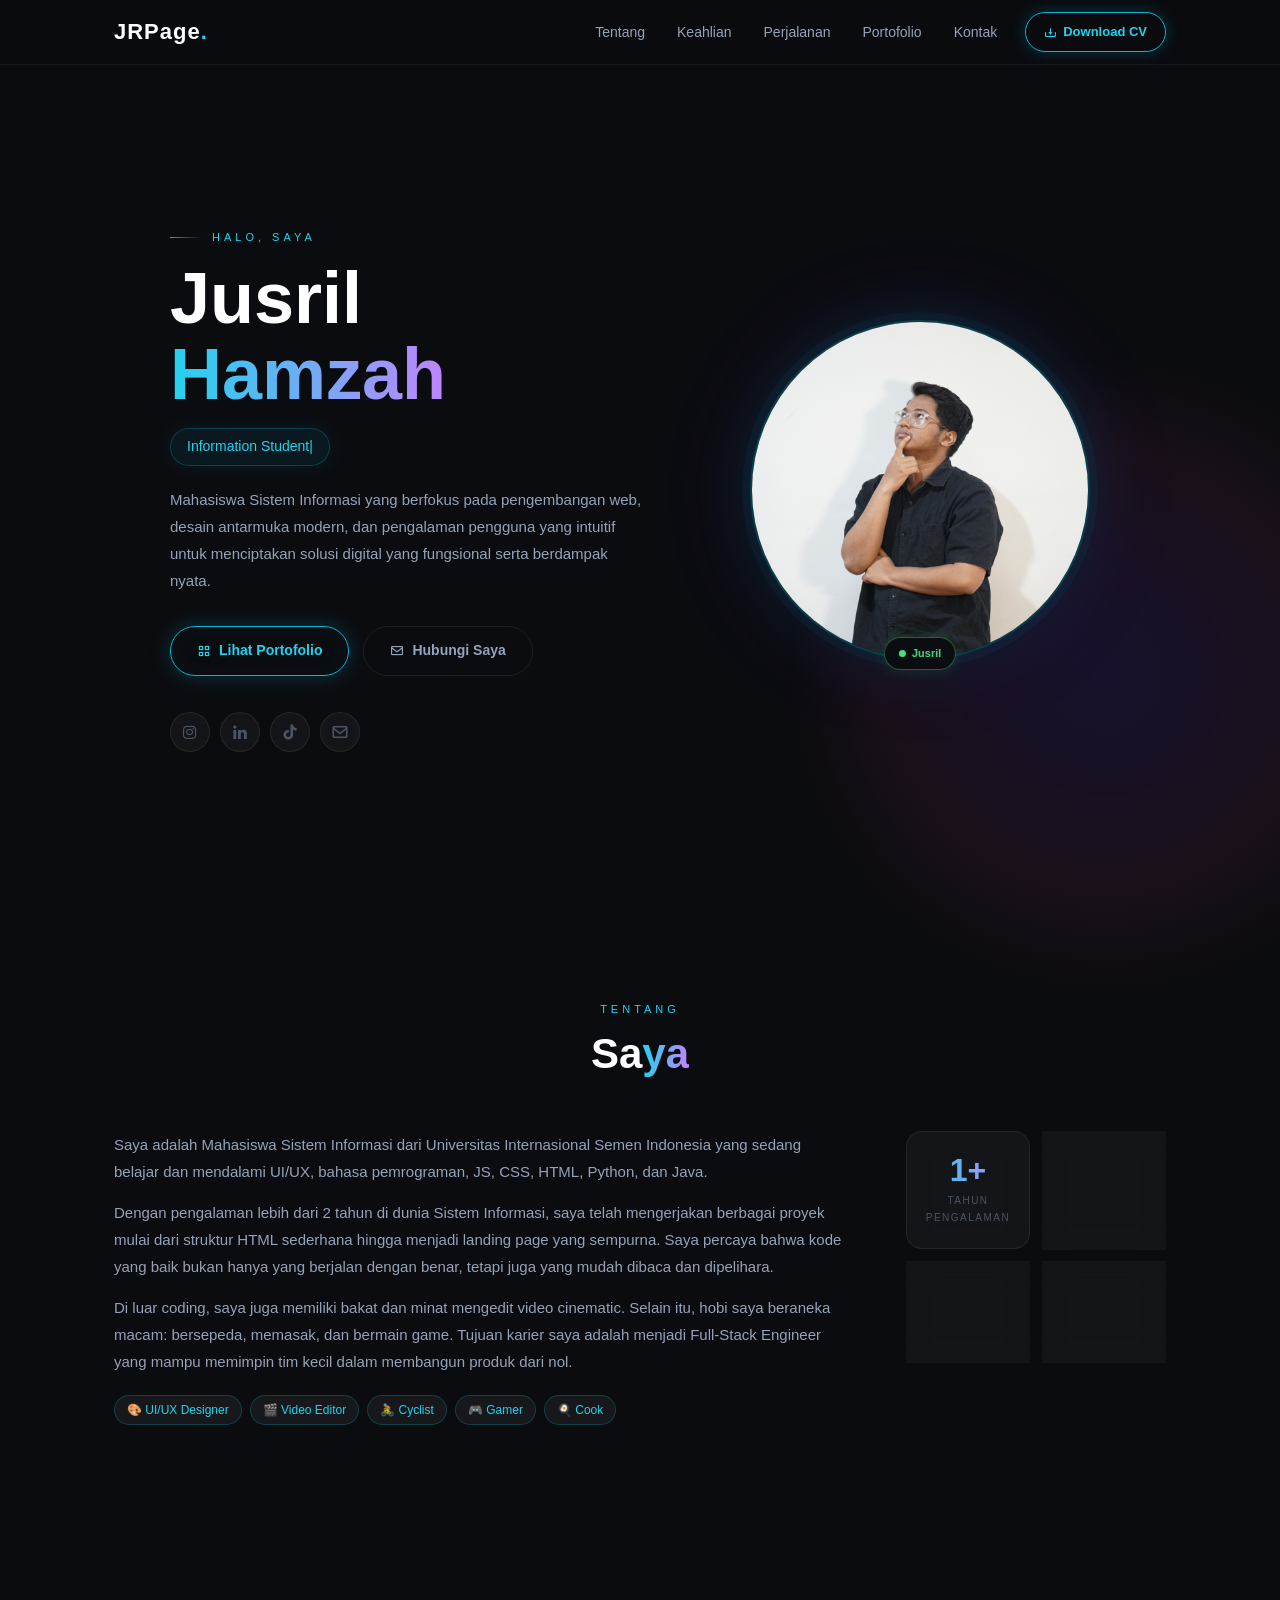
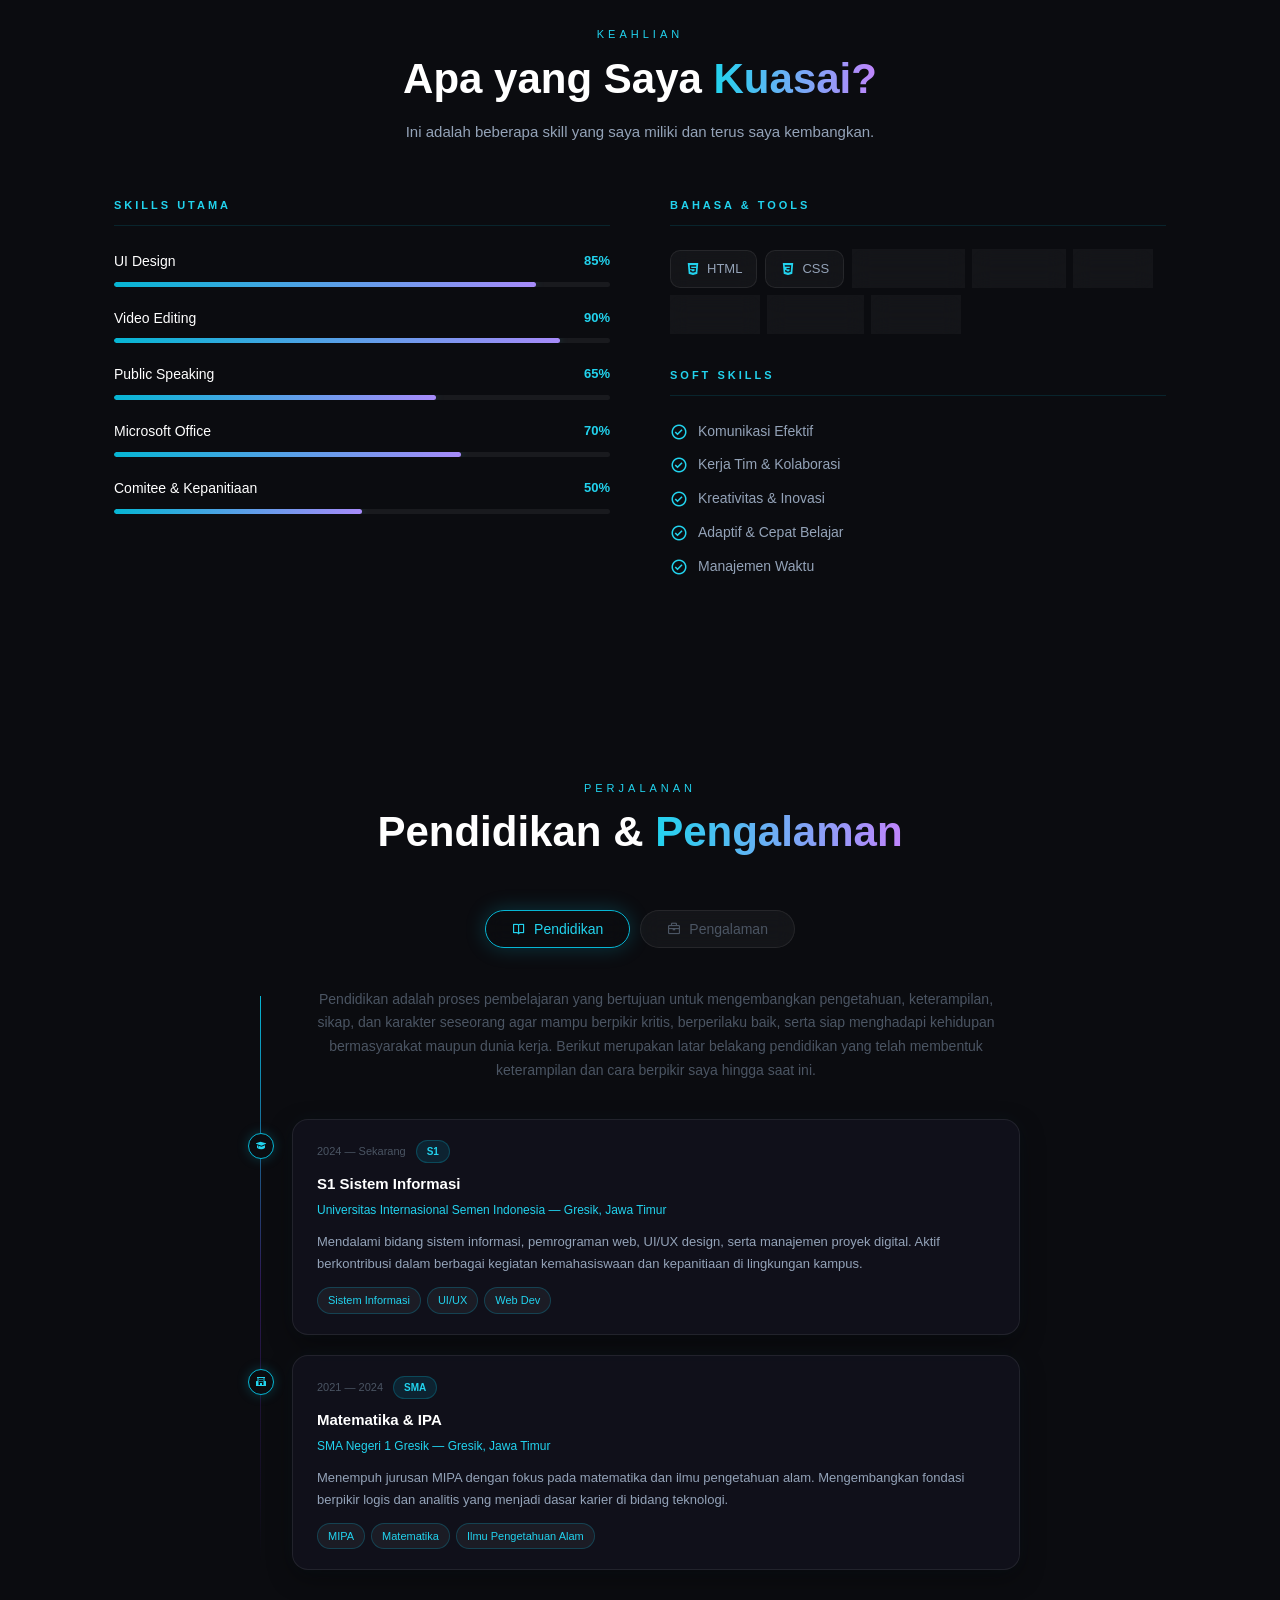
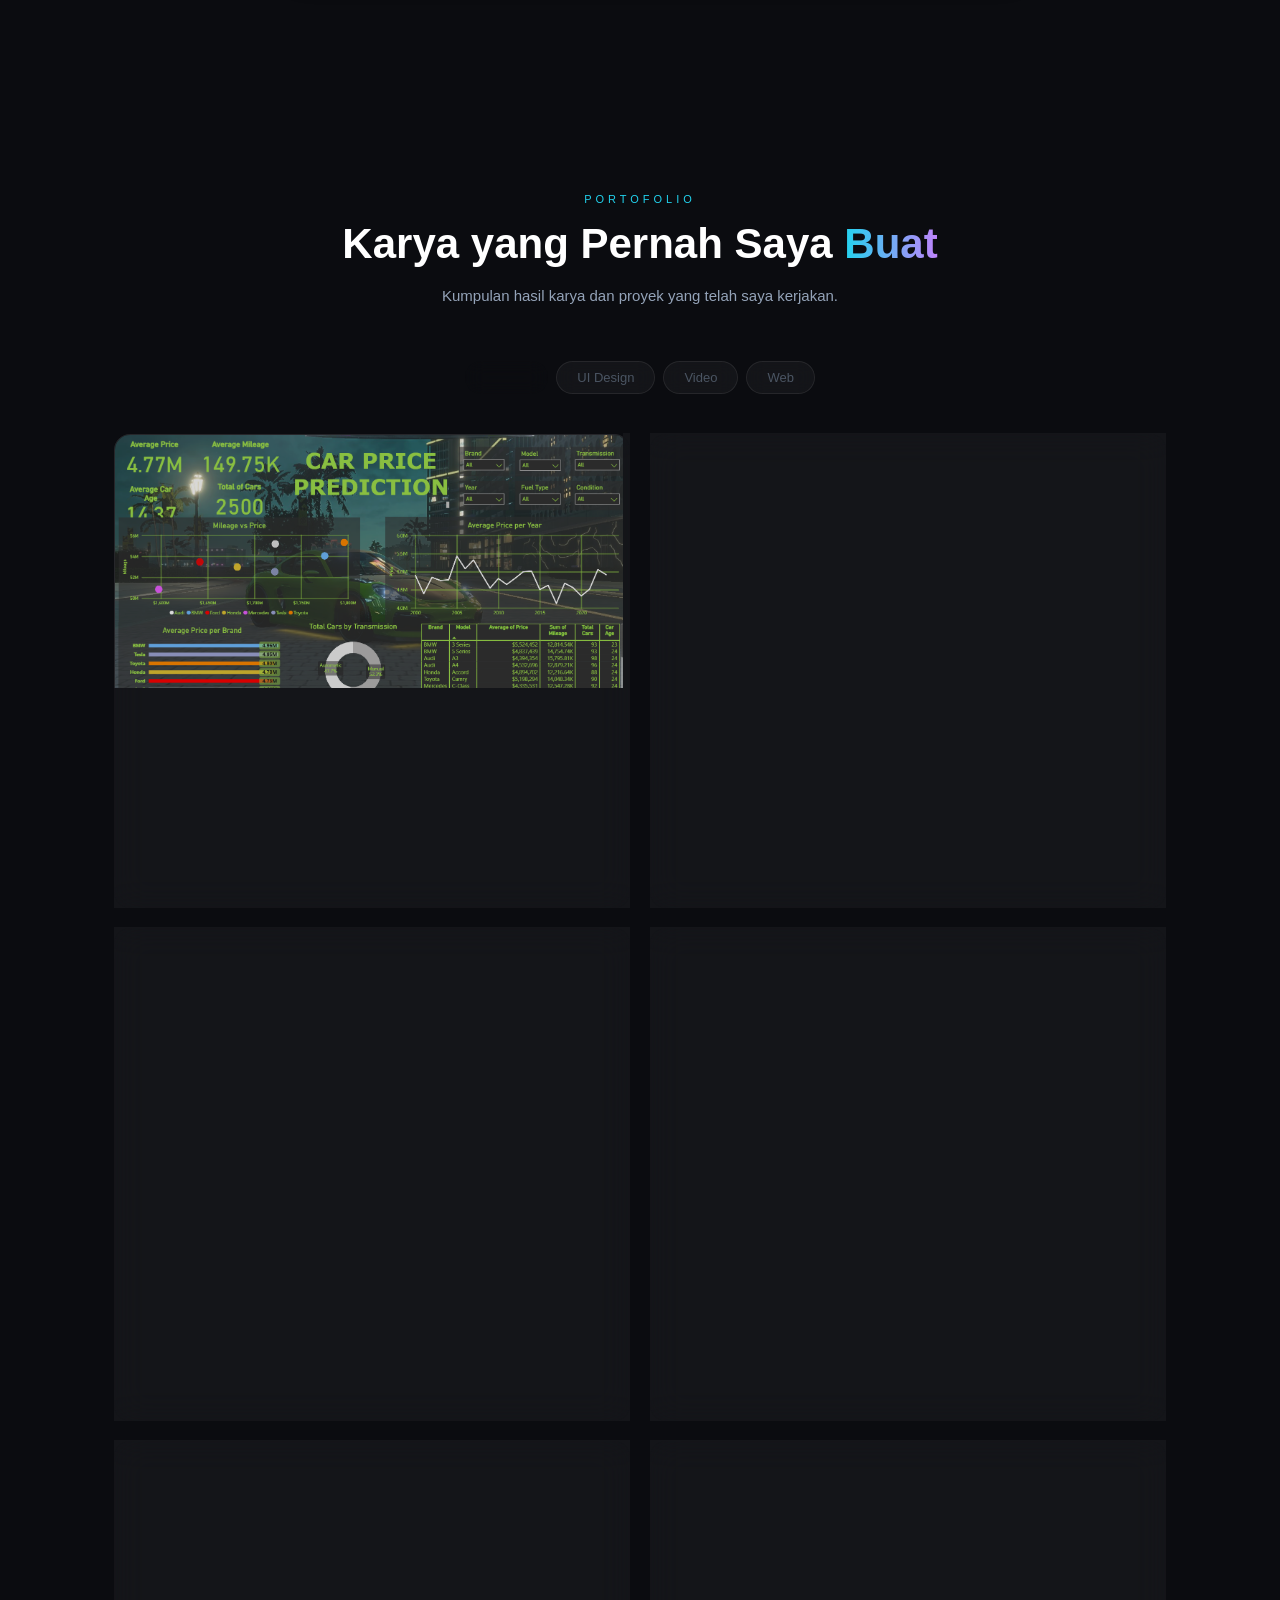
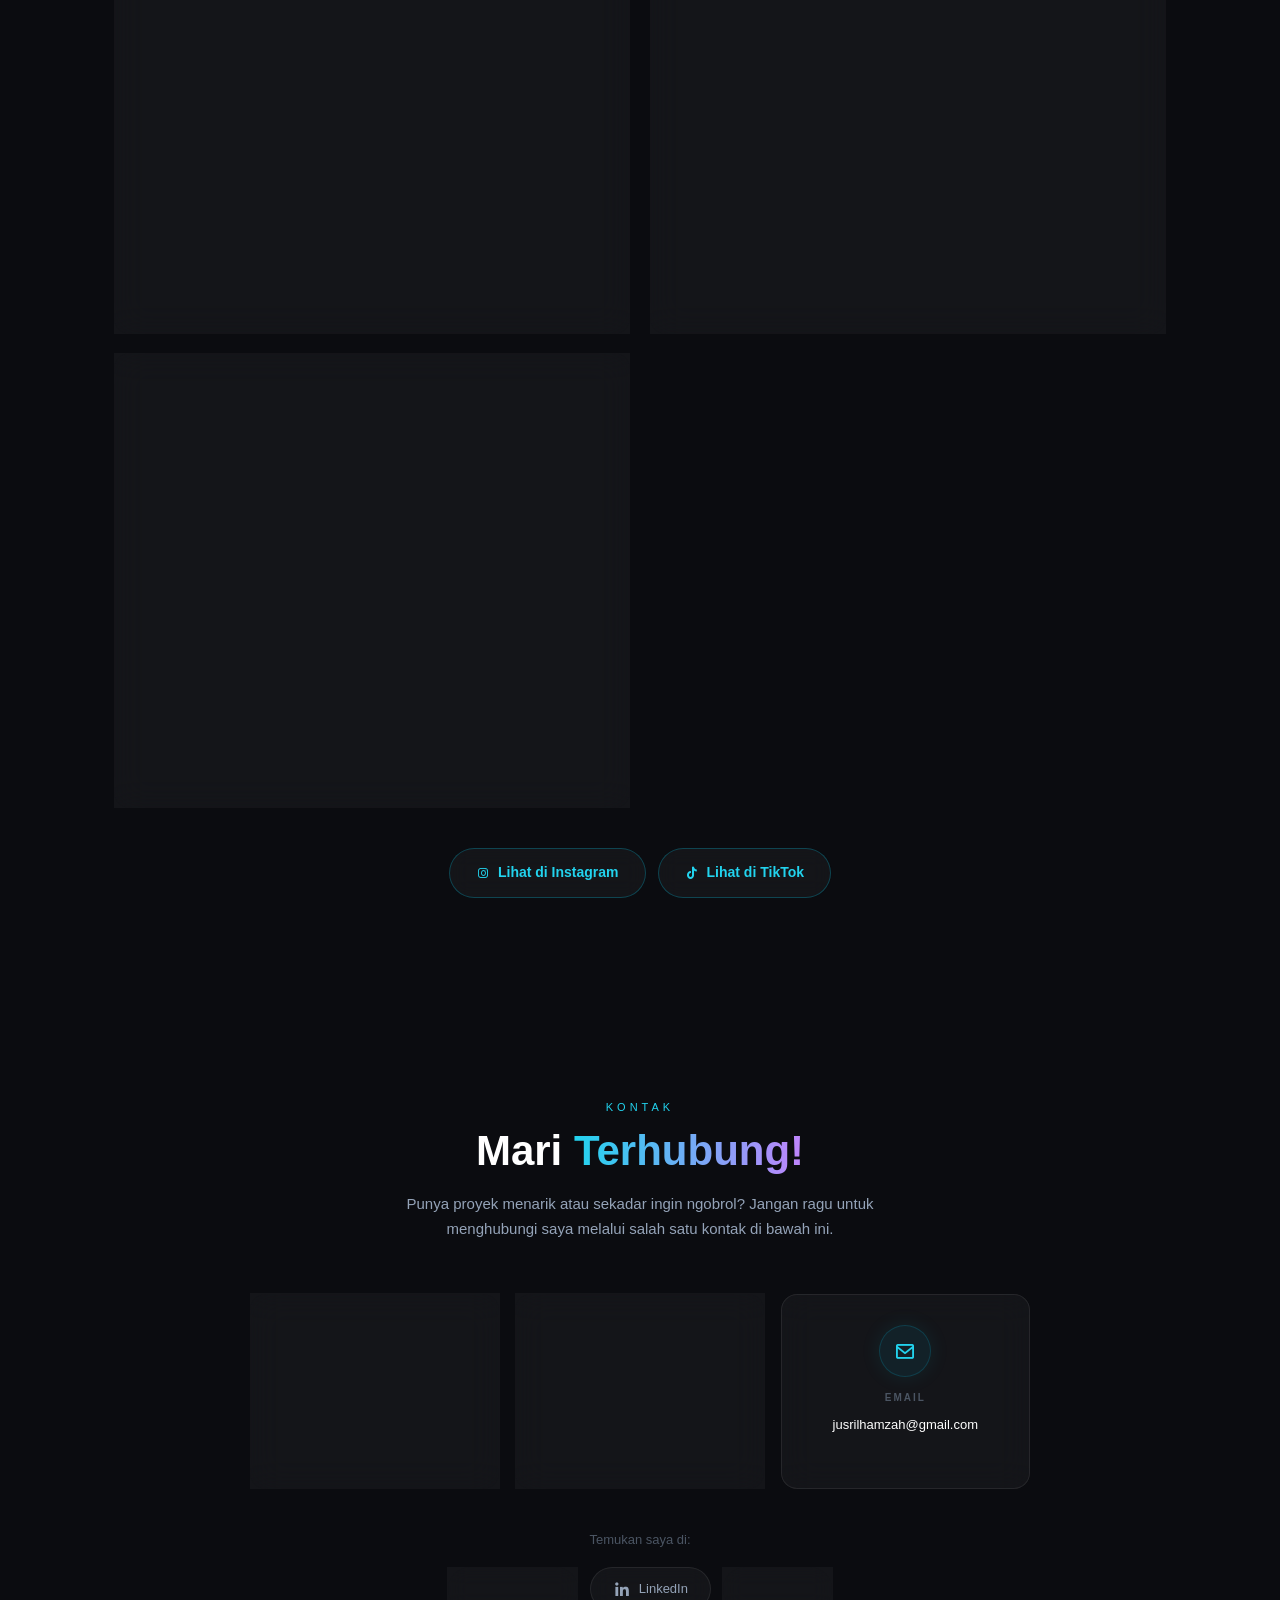
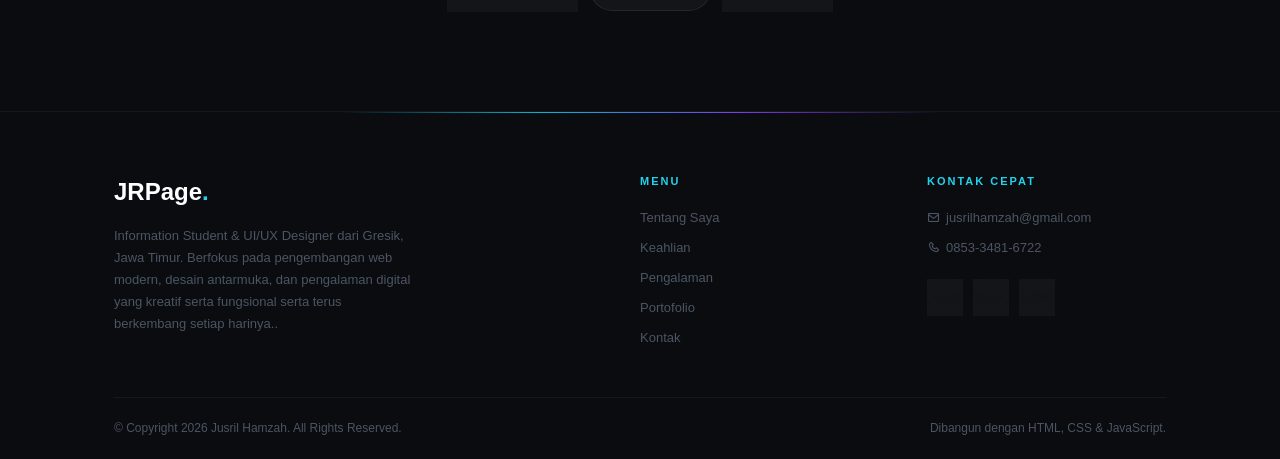
==== commit a1b3fb9d: "Update portofolio terbaru" ====
--- a/portofolio-page.html
+++ b/portofolio-page.html
@@ -1,880 +1,1002 @@
-<!DOCTYPE html>
-<html lang="id">
-<head>
-  <meta charset="UTF-8" />
-  <meta name="viewport" content="width=device-width, initial-scale=1.0" />
-  <meta name="description" content="Portofolio CV - Jusril Hamzah | Information Student & UI/UX Designer" />
-  <title>Jusril Hamzah — Information Student &amp; UI/UX Designer</title>
-
-  <!-- Google Fonts -->
-  <link rel="preconnect" href="https://fonts.googleapis.com" />
-  <link rel="preconnect" href="https://fonts.gstatic.com" crossorigin />
-  <link
-    href="https://fonts.googleapis.com/css2?family=Syne:wght@400;600;700;800&family=DM+Sans:ital,wght@0,300;0,400;0,500;1,300&display=swap"
-    rel="stylesheet"
-  />
-
-  <!-- Boxicons -->
-  <link href="https://unpkg.com/boxicons@2.1.4/css/boxicons.min.css" rel="stylesheet" />
-  
-  <!-- Font Awesome -->
-  <link rel="stylesheet"
-    href="https://cdnjs.cloudflare.com/ajax/libs/font-awesome/6.5.1/css/all.min.css">
-
-  <!-- CSS (akan diisi nanti) -->
-  <link rel="stylesheet" href="portofolio-page.css" />
-</head>
-
-<body>
-
-  <!-- ============================================================
-       NAVBAR
-  ============================================================ -->
-  <header id="navbar">
-    <nav class="nav-container">
-      <a href="#hero" class="nav-logo">JRPage<span class="dot">.</span></a>
-
-      <button class="nav-toggle" id="navToggle" aria-label="Buka menu navigasi" aria-expanded="false">
-        <span class="hamburger-line"></span>
-        <span class="hamburger-line"></span>
-        <span class="hamburger-line"></span>
-      </button>
-
-      <ul class="nav-links" id="navLinks">
-        <li><a href="#about"      class="nav-link">Tentang</a></li>
-        <li><a href="#skills"     class="nav-link">Keahlian</a></li>
-        <li><a href="#experience" class="nav-link">Perjalanan</a></li>
-        <li><a href="#portfolio"  class="nav-link">Portofolio</a></li>
-        <li><a href="#contact"    class="nav-link">Kontak</a></li>
-        <li>
-          <a href="Curiculum Vitae Jusril Hamzah (3022410049) (baru).pdf" class="nav-cta" download>
-            <i class="bx bx-download"></i> Download CV
-          </a>
-        </li>
-      </ul>
-    </nav>
-  </header>
-
-
-  <main>
-
-    <!-- ============================================================
-         SECTION 1 — HERO
-    ============================================================ -->
-    <section id="hero" class="section-hero">
-      <div class="hero-content">
-
-        <div class="hero-text">
-          <p class="hero-eyebrow">Halo, saya</p>
-          <h1 class="hero-name">Jusril <br /><span class="highlight">Hamzah</span></h1>
-          <p class="hero-tagline">Information Student</p>
-          <p class="hero-description">
-            Mahasiswa Sistem Informasi yang berfokus pada pengembangan web, desain antarmuka modern, 
-            dan pengalaman pengguna yang intuitif untuk menciptakan 
-            solusi digital yang fungsional serta berdampak nyata.
-          </p>
-
-          <div class="hero-actions">
-            <a href="#portfolio" class="btn btn-primary">
-              <i class="bx bx-grid-alt"></i> Lihat Portofolio
-            </a>
-            <a href="#contact" class="btn btn-secondary">
-              <i class="bx bx-envelope"></i> Hubungi Saya
-            </a>
-          </div>
-
-          <div class="hero-social">
-            <a href="https://instagram.com/justreal_46" target="_blank" rel="noopener noreferrer" aria-label="Instagram">
-              <i class="bx bxl-instagram"></i>
-            </a>
-            <a href="https://www.linkedin.com/in/Jusril Hamzah" target="_blank" rel="noopener noreferrer" aria-label="LinkedIn">
-              <i class="bx bxl-linkedin"></i>
-            </a>
-            <a href="https://tiktok.com/@rilllontiktok" target="_blank" rel="noopener noreferrer" aria-label="TikTok">
-              <i class="bx bxl-tiktok"></i>
-            </a>
-            <a href="mailto:jusrilhamzah@gmail.com" aria-label="Email">
-              <i class="bx bx-envelope"></i>
-            </a>
-          </div>
-        </div>
-
-        <div class="hero-image-wrapper">
-          <div class="hero-image-frame">
-            <!-- Ganti src dengan foto asli kamu -->
-            <img
-              src="DSC09480.JPG"
-              alt="Foto profil Jusril Hamzah"
-              class="hero-photo"
-              width="400"
-              height="400"
-            />
-          </div>
-          <div class="hero-badge">
-            <span class="badge-dot"></span>
-            <span>Jusril</span>
-          </div>
-        </div>
-
-      </div>
-    </section>
-
-
-    <!-- ============================================================
-         SECTION 2 — TENTANG SAYA
-    ============================================================ -->
-    <section id="about" class="section-about">
-      <div class="container">
-
-        <div class="section-header">
-          <p class="section-label">Tentang</p>
-          <h2 class="section-title">Sa<span class="highlight">ya</span></h2>
-        </div>
-
-        <div class="about-grid">
-
-          <div class="about-text">
-            <p class="about-lead">
-              Saya adalah Mahasiswa Sistem Informasi dari Universitas Internasional
-              Semen Indonesia yang sedang belajar dan mendalami UI/UX, bahasa
-              pemrograman, JS, CSS, HTML, Python, dan Java.
-            </p>
-            <p>
-              Dengan pengalaman lebih dari 2 tahun di dunia Sistem Informasi, saya
-              telah mengerjakan berbagai proyek mulai dari struktur HTML sederhana
-              hingga menjadi landing page yang sempurna. Saya percaya bahwa kode yang
-              baik bukan hanya yang berjalan dengan benar, tetapi juga yang mudah
-              dibaca dan dipelihara.
-            </p>
-            <p>
-              Di luar coding, saya juga memiliki bakat dan minat mengedit video
-              cinematic. Selain itu, hobi saya beraneka macam: bersepeda, memasak,
-              dan bermain game. Tujuan karier saya adalah menjadi Full-Stack Engineer
-              yang mampu memimpin tim kecil dalam membangun produk dari nol.
-            </p>
-
-            <div class="about-tags">
-              <span class="tag">🎨 UI/UX Designer</span>
-              <span class="tag">🎬 Video Editor</span>
-              <span class="tag">🚴 Cyclist</span>
-              <span class="tag">🎮 Gamer</span>
-              <span class="tag">🍳 Cook</span>
-            </div>
-          </div>
-
-          <div class="about-stats">
-            <div class="stat-card">
-              <span class="stat-number">2+</span>
-              <span class="stat-label">Tahun Pengalaman</span>
-            </div>
-            <div class="stat-card">
-              <span class="stat-number">5+</span>
-              <span class="stat-label">Proyek Selesai</span>
-            </div>
-            <div class="stat-card">
-              <span class="stat-number">3</span>
-              <span class="stat-label">Organisasi</span>
-            </div>
-            <div class="stat-card">
-              <span class="stat-number">1</span>
-              <span class="stat-label">Penghargaan</span>
-            </div>
-          </div>
-
-        </div>
-      </div>
-    </section>
-
-
-    <!-- ============================================================
-         SECTION 3 — KEAHLIAN
-    ============================================================ -->
-    <section id="skills" class="section-skills">
-      <div class="container">
-
-        <div class="section-header">
-          <p class="section-label">Keahlian</p>
-          <h2 class="section-title">Apa yang Saya <span class="highlight">Kuasai?</span></h2>
-          <p class="section-subtitle">Ini adalah beberapa skill yang saya miliki dan terus saya kembangkan.</p>
-        </div>
-
-        <div class="skills-grid">
-
-          <!-- Kolom 1: Skills dengan progress bar -->
-          <div class="skills-column">
-            <h3 class="skills-category">Skills Utama</h3>
-
-            <div class="skill-item">
-              <div class="skill-info">
-                <span class="skill-name">UI Design</span>
-                <span class="skill-percent">80%</span>
-              </div>
-              <div class="skill-bar">
-                <div class="skill-bar-fill" data-width="85" role="progressbar" aria-valuenow="70" aria-valuemin="0" aria-valuemax="100"></div>
-              </div>
-            </div>
-
-            <div class="skill-item">
-              <div class="skill-info">
-                <span class="skill-name">Video Editing</span>
-                <span class="skill-percent">90%</span>
-              </div>
-              <div class="skill-bar">
-                <div class="skill-bar-fill" data-width="90%" role="progressbar" aria-valuenow="90" aria-valuemin="0" aria-valuemax="100"></div>
-              </div>
-            </div>
-
-            <div class="skill-item">
-              <div class="skill-info">
-                <span class="skill-name">Public Speaking</span>
-                <span class="skill-percent">65%</span>
-              </div>
-              <div class="skill-bar">
-                <div class="skill-bar-fill" data-width="65" role="progressbar" aria-valuenow="65" aria-valuemin="0" aria-valuemax="100"></div>
-              </div>
-            </div>
-
-            <div class="skill-item">
-              <div class="skill-info">
-                <span class="skill-name">Microsoft Office</span>
-                <span class="skill-percent">70%</span>
-              </div>
-              <div class="skill-bar">
-                <div class="skill-bar-fill" data-width="70" role="progressbar" aria-valuenow="70" aria-valuemin="0" aria-valuemax="100"></div>
-              </div>
-            </div>
-
-            <div class="skill-item">
-              <div class="skill-info">
-                <span class="skill-name">Comitee &amp; Kepanitiaan</span>
-                <span class="skill-percent">50%</span>
-              </div>
-              <div class="skill-bar">
-                <div class="skill-bar-fill" data-width="50" role="progressbar" aria-valuenow="50" aria-valuemin="0" aria-valuemax="100"></div>
-              </div>
-            </div>
-
-          </div><!-- /skills-column -->
-
-          <!-- Kolom 2: Tools & Bahasa Pemrograman -->
-          <div class="skills-column">
-            <h3 class="skills-category">Bahasa &amp; Tools</h3>
-
-            <div class="tools-grid">
-              <div class="tool-chip">
-                <i class="bx bxl-html5"></i>
-                <span>HTML</span>
-              </div>
-              <div class="tool-chip">
-                <i class="bx bxl-css3"></i>
-                <span>CSS</span>
-              </div>
-              <div class="tool-chip">
-                <i class="bx bxl-javascript"></i>
-                <span>JavaScript</span>
-              </div>
-              <div class="tool-chip">
-                <i class="bx bxl-python"></i>
-                <span>Python</span>
-              </div>
-              <div class="tool-chip">
-                <i class="bx bxl-java"></i>
-                <span>Java</span>
-              </div>
-              <div class="tool-chip">
-                <i class="bx bx-palette"></i>
-                <span>Canva</span>
-              </div>
-              <div class="tool-chip">
-                <i class="bx bx-video"></i>
-                <span>CapCut</span>
-              </div>
-              <div class="tool-chip">
-                <i class="bx bxl-tiktok"></i>
-                <span>TikTok</span>
-              </div>
-            </div>
-
-            <h3 class="skills-category" style="margin-top: 2rem;">Soft Skills</h3>
-
-            <div class="soft-skills-list">
-              <div class="soft-skill">
-                <i class="bx bx-check-circle"></i>
-                <span>Komunikasi Efektif</span>
-              </div>
-              <div class="soft-skill">
-                <i class="bx bx-check-circle"></i>
-                <span>Kerja Tim &amp; Kolaborasi</span>
-              </div>
-              <div class="soft-skill">
-                <i class="bx bx-check-circle"></i>
-                <span>Kreativitas &amp; Inovasi</span>
-              </div>
-              <div class="soft-skill">
-                <i class="bx bx-check-circle"></i>
-                <span>Adaptif &amp; Cepat Belajar</span>
-              </div>
-              <div class="soft-skill">
-                <i class="bx bx-check-circle"></i>
-                <span>Manajemen Waktu</span>
-              </div>
-            </div>
-
-          </div><!-- /skills-column -->
-
-        </div><!-- /skills-grid -->
-
-      </div>
-    </section>
-
-
-    <!-- ============================================================
-         SECTION 4 — PENDIDIKAN & PENGALAMAN
-    ============================================================ -->
-    <section id="experience" class="section-experience">
-      <div class="container">
-
-        <div class="section-header">
-          <p class="section-label">Perjalanan</p>
-          <h2 class="section-title">Pendidikan &amp; <span class="highlight">Pengalaman</span></h2>
-        </div>
-
-        <!-- Tab switcher -->
-        <div class="timeline-tabs" role="tablist">
-          <button class="tab-btn active" role="tab" aria-selected="true"  aria-controls="tab-education" id="btn-education" data-tab="education">
-            <i class="bx bx-book-open"></i> Pendidikan
-          </button>
-          <button class="tab-btn"        role="tab" aria-selected="false" aria-controls="tab-work"      id="btn-work"      data-tab="work">
-            <i class="bx bx-briefcase"></i> Pengalaman
-          </button>
-        </div>
-
-        <!-- ---- PENDIDIKAN ---- -->
-        <div class="timeline" id="tab-education" role="tabpanel" aria-labelledby="btn-education">
-
-          <div class="timeline-intro">
-            <p>
-              Pendidikan adalah proses pembelajaran yang bertujuan untuk mengembangkan
-              pengetahuan, keterampilan, sikap, dan karakter seseorang agar mampu
-              berpikir kritis, berperilaku baik, serta siap menghadapi kehidupan
-              bermasyarakat maupun dunia kerja. Berikut merupakan latar belakang
-              pendidikan yang telah membentuk keterampilan dan cara berpikir saya
-              hingga saat ini.
-            </p>
-          </div>
-
-          <div class="timeline-item">
-            <div class="timeline-marker">
-              <i class="bx bxs-graduation"></i>
-            </div>
-            <div class="timeline-card">
-              <div class="timeline-meta">
-                <span class="timeline-period">2024 — Sekarang</span>
-                <span class="timeline-badge badge-edu">S1</span>
-              </div>
-              <h3 class="timeline-title">S1 Sistem Informasi</h3>
-              <p class="timeline-place">Universitas Internasional Semen Indonesia — Gresik, Jawa Timur</p>
-              <p class="timeline-desc">
-                Mendalami bidang sistem informasi, pemrograman web, UI/UX design,
-                serta manajemen proyek digital. Aktif berkontribusi dalam berbagai
-                kegiatan kemahasiswaan dan kepanitiaan di lingkungan kampus.
-              </p>
-              <div class="timeline-tags">
-                <span class="tag">Sistem Informasi</span>
-                <span class="tag">UI/UX</span>
-                <span class="tag">Web Dev</span>
-              </div>
-            </div>
-          </div>
-
-          <div class="timeline-item">
-            <div class="timeline-marker">
-              <i class="bx bxs-school"></i>
-            </div>
-            <div class="timeline-card">
-              <div class="timeline-meta">
-                <span class="timeline-period">2021 — 2024</span>
-                <span class="timeline-badge badge-edu">SMA</span>
-              </div>
-              <h3 class="timeline-title">Matematika &amp; IPA</h3>
-              <p class="timeline-place">SMA Negeri 1 Gresik — Gresik, Jawa Timur</p>
-              <p class="timeline-desc">
-                Menempuh jurusan MIPA dengan fokus pada matematika dan ilmu pengetahuan alam.
-                Mengembangkan fondasi berpikir logis dan analitis yang menjadi dasar
-                karier di bidang teknologi.
-              </p>
-              <div class="timeline-tags">
-                <span class="tag">MIPA</span>
-                <span class="tag">Matematika</span>
-                <span class="tag">Ilmu Pengetahuan Alam</span>
-              </div>
-            </div>
-          </div>
-
-        </div><!-- /tab-education -->
-
-        <!-- ---- PENGALAMAN ---- -->
-        <div class="timeline hidden" id="tab-work" role="tabpanel" aria-labelledby="btn-work">
-
-          <div class="timeline-intro">
-            <p>
-              Berikut adalah beberapa pengalaman dan peran yang telah saya jalani,
-              yang mencerminkan komitmen, keterampilan, dan semangat saya di bidang ini.
-            </p>
-          </div>
-
-          <!-- WORK -->
-          <div class="timeline-group-label">💼 Pengalaman</div>
-
-          <div class="timeline-item">
-            <div class="timeline-marker">
-              <i class="bx bxl-tiktok"></i>
-            </div>
-            <div class="timeline-card">
-              <div class="timeline-meta">
-                <span class="timeline-period">2021 — Sekarang</span>
-                <span class="timeline-badge badge-work">Content Creator</span>
-              </div>
-              <h3 class="timeline-title">Content Creator — Rill (@rilllontiktok)</h3>
-              <p class="timeline-place">TikTok · Creator</p>
-              <p class="timeline-desc">
-                <strong>2020 – 2025:</strong> Aktif membuat konten tentang Game Mobile
-                Legend Bang Bang, mulai dari gameplay, kolaborasi, meraih rank tinggi,
-                hingga mendapat lencana hero tingkat kabupaten.<br /><br />
-                <strong>2025 – Sekarang:</strong> Beralih ke konten Game NFS Heat,
-                fokus membuat video cinematic — baik secara individu maupun berkolaborasi
-                dengan teman-teman kreator lain.
-              </p>
-              <div class="timeline-tags">
-                <span class="tag">TikTok</span>
-                <span class="tag">Video Editing</span>
-                <span class="tag">Cinematic</span>
-                <span class="tag">Gaming</span>
-              </div>
-            </div>
-          </div>
-
-          <!-- ORGANIZATION -->
-          <div class="timeline-group-label">🏛️ Organisasi</div>
-
-          <div class="timeline-item">
-            <div class="timeline-marker">
-              <i class="bx bxs-bar-chart-alt-2"></i>
-            </div>
-            <div class="timeline-card">
-              <div class="timeline-meta">
-                <span class="timeline-period">2024 — 2025</span>
-                <span class="timeline-badge badge-org">Staff Magang</span>
-              </div>
-              <h3 class="timeline-title">Staff Magang Divisi Multimedia</h3>
-              <p class="timeline-place">Galeri Investasi BEI — UISI, Gresik, Jawa Timur</p>
-              <p class="timeline-desc">
-                Aktif membuat desain feed konten dan mengunggahnya ke Instagram resmi GIBEI.
-                Mendokumentasikan setiap acara dan kegiatan di Galeri Investasi Bursa
-                Efek Indonesia cabang UISI dalam bentuk foto.
-              </p>
-              <div class="timeline-tags">
-                <span class="tag">Desain Grafis</span>
-                <span class="tag">Instagram</span>
-                <span class="tag">Dokumentasi</span>
-              </div>
-            </div>
-          </div>
-
-          <!-- COMMITTEE -->
-          <div class="timeline-group-label">📋 Kepanitiaan</div>
-
-          <div class="timeline-item">
-            <div class="timeline-marker">
-              <i class="bx bxs-wrench"></i>
-            </div>
-            <div class="timeline-card">
-              <div class="timeline-meta">
-                <span class="timeline-period">2025</span>
-                <span class="timeline-badge badge-org">Panitia</span>
-              </div>
-              <h3 class="timeline-title">Divisi Perlengkapan — Vision Beyond Sistem Informasi 2025</h3>
-              <p class="timeline-place">UISI, Gresik, Jawa Timur</p>
-              <p class="timeline-desc">
-                Bertugas sebagai operator acara, menyusun, menata, dan merapikan
-                barang serta alat sebagai persiapan pelaksanaan Vision Beyond
-                Sistem Informasi 2025.
-              </p>
-              <div class="timeline-tags">
-                <span class="tag">Event Organizer</span>
-                <span class="tag">Operator</span>
-              </div>
-            </div>
-          </div>
-
-          <div class="timeline-item">
-            <div class="timeline-marker">
-              <i class="bx bxs-user-voice"></i>
-            </div>
-            <div class="timeline-card">
-              <div class="timeline-meta">
-                <span class="timeline-period">2025 — 2026</span>
-                <span class="timeline-badge badge-org">Mentor</span>
-              </div>
-              <h3 class="timeline-title">Mentor — Panitia Mentoring LDK</h3>
-              <p class="timeline-place">UISI, Gresik, Jawa Timur</p>
-              <p class="timeline-desc">
-                Menjadi mentor / pembimbing bagi mentee kelompok 31 dalam program
-                Latihan Dasar Kepemimpinan (LDK). Membimbing, mendampingi, dan
-                memotivasi anggota kelompok selama program berlangsung.
-              </p>
-              <div class="timeline-tags">
-                <span class="tag">Mentoring</span>
-                <span class="tag">Leadership</span>
-                <span class="tag">LDK</span>
-              </div>
-              <a href="jusril hamzah.png" target="_blank" rel="noopener noreferrer" class="cert-link">
-                <i class="bx bx-certification"></i> Lihat Sertifikat
-              </a>
-            </div>
-          </div>
-
-        </div><!-- /tab-work -->
-
-      </div>
-    </section>
-
-
-    <!-- ============================================================
-         SECTION 5 — PORTOFOLIO
-    ============================================================ -->
-    <section id="portfolio" class="section-portfolio">
-      <div class="container">
-
-        <div class="section-header">
-          <p class="section-label">Portofolio</p>
-          <h2 class="section-title">Karya yang Pernah Saya <span class="highlight">Buat</span></h2>
-          <p class="section-subtitle">Kumpulan hasil karya dan proyek yang telah saya kerjakan.</p>
-        </div>
-
-        <!-- Filter Buttons -->
-        <div class="portfolio-filters" role="group" aria-label="Filter proyek">
-          <button class="filter-btn active" data-filter="all">Semua</button>
-          <button class="filter-btn" data-filter="ui">UI Design</button>
-          <button class="filter-btn" data-filter="video">Video</button>
-          <button class="filter-btn" data-filter="web">Web</button>
-        </div>
-
-        <!-- Project Cards -->
-        <div class="portfolio-grid">
-
-          <!-- Card 1 -->
-          <article class="project-card" data-category="ui">
-            <div class="project-image-wrapper">
-              <!-- Ganti dengan gambar karya kamu sendiri -->
-              <img
-                src="Screenshot 2026-05-24 125329.png"
-                alt="Karya UI Design 1"
-                class="project-image"
-                loading="lazy"
-                width="600"
-                height="400"
-              />
-              <div class="project-overlay">
-                <div class="project-overlay-content">
-                  <a href="https://drive.google.com/file/d/1PxQpjwnbUaHXAqiUqPU-5rQ1Shl0pJ6E/view?usp=sharing" class="project-link-btn" target="_blank" rel="noopener noreferrer">
-                    <i class="bx-bar-chart-alt-2"></i> Lihat di Power BI
-                  </a>
-                </div>
-              </div>
-            </div>
-            <div class="project-info">
-              <div class="project-meta">
-                <span class="project-category-tag">Power BI</span>
-                <span class="project-year">2025</span>
-              </div>
-              <h3 class="project-title">UI Design Power BI</h3>
-              <p class="project-desc">
-                Membuat desain UI untuk dashboard Power BI yang digunakan dalam project UTS Visualisasi Analisis Data
-                pada Semester 3. Desain ini mencakup tata letak, pemilihan warna, dan elemen visual untuk menyajikan data secara efektif dan menarik.
-              </p>
-              <div class="project-stack">
-                <span class="stack-tag">Figma</span>
-                <span class="stack-tag">UI/UX</span>
-              </div>
-            </div>
-          </article>
-
-          <!-- Card 2 -->
-          <article class="project-card" data-category="video">
-            <div class="project-image-wrapper">
-              <img
-                src="ssheat.jpg"
-                alt="Thumbnail video cinematic NFS Heat"
-                class="project-image"
-                loading="lazy"
-                width="600"
-                height="400"
-              />
-              <div class="project-overlay">
-                <div class="project-overlay-content">
-                  <a href="https://www.tiktok.com/@rilllontiktok/video/7622236638348922130?is_from_webapp=1&sender_device=pc&web_id=7499519658102375944" class="project-link-btn" target="_blank" rel="noopener noreferrer">
-                    <i class="bx bxl-tiktok"></i> TikTok
-                  </a>
-                </div>
-              </div>
-            </div>
-            <div class="project-info">
-              <div class="project-meta">
-                <span class="project-category-tag">Video</span>
-                <span class="project-year">2025</span>
-              </div>
-              <h3 class="project-title">Video Cinematic — NFS Heat</h3>
-              <p class="project-desc">
-                Konten video cinematic game Need for Speed Heat yang dibuat secara
-                individu maupun kolaborasi. Fokus pada sinematografi dalam game
-                dan teknik editing yang memukau.
-              </p>
-              <div class="project-stack">
-                <span class="stack-tag">Video Editing</span>
-                <span class="stack-tag">Cinematic</span>
-                <span class="stack-tag">NFS Heat</span>
-              </div>
-            </div>
-          </article>
-
-          <!-- Card 3 -->
-          <article class="project-card" data-category="web">
-            <div class="project-image-wrapper">
-              <img
-                src="Screenshot 2026-05-24 133308.png"
-                alt="Proyek web landing page"
-                class="project-image"
-                loading="lazy"
-                width="600"
-                height="400"
-              />
-              <div class="project-overlay">
-                <div class="project-overlay-content">
-                  <a href="https://github.com/PW-2526/praktikum-4-jusrilhamzah/tree/137697892a19275b7f9b60cf3577d6f68024648c/Aktivitas%204%20Praktikum%204" class="project-link-btn" target="_blank" rel="noopener noreferrer">
-                    <i class="bx bxl-github"></i> GitHub
-                  </a>
-                </div>
-              </div>
-            </div>
-            <div class="project-info">
-              <div class="project-meta">
-                <span class="project-category-tag">Web</span>
-                <span class="project-year">2024</span>
-              </div>
-              <h3 class="project-title">Task Manager — Pemrograman Web</h3>
-              <p class="project-desc">
-                Proyek Task Manager yang dibangun dengan HTML, CSS, dan JavaScript.
-                Disini saya membuat project berupa Task Manager tentang Daftar tugas kuliah
-                yang bisa menambahkan, mengedit, dan menghapus tugas. 
-                Proyek ini merupakan bagian dari pembelajaran pemrograman web di semester 4. 
-              </p>
-              <div class="project-stack">
-                <span class="stack-tag">HTML</span>
-                <span class="stack-tag">CSS</span>
-                <span class="stack-tag">JavaScript</span>
-              </div>
-            </div>
-          </article>
-
-          <!-- Card 4 — Desain feed GIBEI -->
-          <article class="project-card" data-category="ui">
-            <div class="project-image-wrapper">
-              <img
-                src="new feed gibei.jpg"
-                alt="Desain feed Instagram GIBEI UISI"
-                class="project-image"
-                loading="lazy"
-                width="600"
-                height="400"
-              />
-              <div class="project-overlay">
-                <div class="project-overlay-content">
-                  <a href="https://www.instagram.com/p/DJCDVdTy_U4/?utm_source=ig_web_copy_link&igsh=MzRlODBiNWFlZA==" class="project-link-btn" target="_blank" rel="noopener noreferrer">
-                    <i class="bx bxl-instagram"></i> Instagram GIBEI
-                  </a>
-                </div>
-              </div>
-            </div>
-            <div class="project-info">
-              <div class="project-meta">
-                <span class="project-category-tag">UI Design</span>
-                <span class="project-year">2024–2025</span>
-              </div>
-              <h3 class="project-title">Desain Konten Feed — GIBEI UISI</h3>
-              <p class="project-desc">
-                Pembuatan desain feed konten Instagram untuk Galeri Investasi Bursa
-                Efek Indonesia di UISI. Mencakup desain poster acara, infografis
-                investasi, dan dokumentasi kegiatan.
-              </p>
-              <div class="project-stack">
-                <span class="stack-tag">Desain Grafis</span>
-                <span class="stack-tag">Instagram</span>
-                <span class="stack-tag">Konten Kreatif</span>
-              </div>
-            </div>
-          </article>
-
-        </div><!-- /portfolio-grid -->
-        <div class="portfolio-more">
-          <a href="https://instagram.com/justreal_46" target="_blank" rel="noopener noreferrer" class="btn btn-outline">
-            <i class="bx bxl-instagram"></i> Lihat di Instagram
-          </a>
-          <a href="https://tiktok.com/@rilllontiktok" target="_blank" rel="noopener noreferrer" class="btn btn-outline">
-            <i class="bx bxl-tiktok"></i> Lihat di TikTok
-          </a>
-        </div>
-
-      </div>
-    </section>
-
-
-    <!-- ============================================================
-         SECTION 6 — KONTAK
-    ============================================================ -->
-    <section id="contact" class="section-contact">
-      <div class="container">
-
-        <div class="section-header">
-          <p class="section-label">Kontak</p>
-          <h2 class="section-title">Mari <span class="highlight">Terhubung!</span></h2>
-          <p class="section-subtitle">
-            Punya proyek menarik atau sekadar ingin ngobrol? Jangan ragu untuk
-            menghubungi saya melalui salah satu kontak di bawah ini.
-          </p>
-        </div>
-
-        <div class="contact-cards">
-
-          <div class="contact-card">
-            <div class="contact-icon">
-              <i class="bx bx-map"></i>
-            </div>
-            <span class="contact-label">Alamat</span>
-            <span class="contact-value">Jl. Kacapiring No.10 BP. Wetan, Gresik, Jawa Timur, Indonesia</span>
-          </div>
-
-          <div class="contact-card">
-            <div class="contact-icon">
-              <i class="bx bx-phone"></i>
-            </div>
-            <span class="contact-label">Telepon</span>
-            <a href="tel:123456789" class="contact-value">0853-3481-6722</a>
-          </div>
-
-          <div class="contact-card">
-            <div class="contact-icon">
-              <i class="bx bx-envelope"></i>
-            </div>
-            <span class="contact-label">Email</span>
-            <a href="mailto:jusrilhamzah@gmail.com" class="contact-value">jusrilhamzah@gmail.com</a>
-          </div>
-
-        </div><!-- /contact-cards -->
-
-        <div class="contact-social-center">
-          <p class="contact-social-title">Temukan saya di:</p>
-          <div class="social-links">
-            <a href="https://instagram.com/justreal_46" target="_blank" rel="noopener noreferrer" class="social-link" aria-label="Instagram">
-              <i class="bx bxl-instagram"></i>
-              <span>Instagram</span>
-            </a>
-            <a href="https://www.linkedin.com/in/jusril-hamzah" target="_blank" rel="noopener noreferrer" class="social-link" aria-label="LinkedIn">
-              <i class="bx bxl-linkedin"></i>
-              <span>LinkedIn</span>
-            </a>
-            <a href="https://tiktok.com/@rilllontiktok" target="_blank" rel="noopener noreferrer" class="social-link" aria-label="TikTok">
-              <i class="bx bxl-tiktok"></i>
-              <span>TikTok</span>
-            </a>
-          </div>
-        </div>
-
-      </div>
-    </section>
-
-  </main>
-
-
-  <!-- ============================================================
-       FOOTER
-  ============================================================ -->
-  <footer id="footer">
-    <div class="container">
-
-      <div class="footer-grid">
-
-        <div class="footer-brand">
-          <a href="#hero" class="footer-logo">JRPage<span class="dot">.</span></a>
-          <p class="footer-tagline">
-            Information Student &amp; UI/UX Designer dari Gresik, Jawa Timur. 
-            Berfokus pada pengembangan web modern, desain antarmuka, dan 
-            pengalaman digital yang kreatif serta fungsional
-            serta terus berkembang setiap harinya..
-          </p>
-        </div>
-
-        <nav class="footer-nav" aria-label="Navigasi footer">
-          <h4 class="footer-nav-title">Menu</h4>
-          <ul>
-            <li><a href="#about">Tentang Saya</a></li>
-            <li><a href="#skills">Keahlian</a></li>
-            <li><a href="#experience">Pengalaman</a></li>
-            <li><a href="#portfolio">Portofolio</a></li>
-            <li><a href="#contact">Kontak</a></li>
-          </ul>
-        </nav>
-
-        <div class="footer-contact-quick">
-          <h4 class="footer-nav-title">Kontak Cepat</h4>
-          <ul>
-            <li>
-              <a href="mailto:jusrilhamzah@gmail.com">
-                <i class="bx bx-envelope"></i> jusrilhamzah@gmail.com
-              </a>
-            </li>
-            <li>
-              <a href="tel:085334816722">
-                <i class="bx bx-phone"></i> 0853-3481-6722
-              </a>
-            </li>
-          </ul>
-
-          <div class="footer-social">
-            <a href="https://instagram.com/justreal_46" target="_blank" rel="noopener noreferrer" aria-label="Instagram">
-              <i class="bx bxl-instagram"></i>
-            </a>
-            <a href="https://www.linkedin.com/in/jusril-hamzah" target="_blank" rel="noopener noreferrer" aria-label="LinkedIn">
-              <i class="bx bxl-linkedin"></i>
-            </a>
-            <a href="https://tiktok.com/@rilllontiktok" target="_blank" rel="noopener noreferrer" aria-label="TikTok">
-              <i class="bx bxl-tiktok"></i>
-            </a>
-          </div>
-        </div>
-
-      </div><!-- /footer-grid -->
-
-      <div class="footer-bottom">
-        <p class="footer-copy">
-          &copy; Copyright <span id="currentYear">2025</span> Jusril Hamzah. All Rights Reserved.
-        </p>
-        <p class="footer-built">
-          Dibangun dengan HTML, CSS &amp; JavaScript.
-        </p>
-      </div>
-
-    </div>
-  </footer>
-
-
-  <!-- TOMBOL BACK TO TOP -->
-  <button class="back-to-top" id="backToTop" aria-label="Kembali ke atas" title="Kembali ke atas">
-    <i class="bx bx-chevron-up"></i>
-  </button>
-
-  <!-- JS (akan diisi nanti) -->
-  <script src="portofolio-page.js"></script>
-
-</body>
+<!DOCTYPE html>
+<html lang="id">
+<head>
+  <meta charset="UTF-8" />
+  <meta name="viewport" content="width=device-width, initial-scale=1.0" />
+  <meta name="description" content="Portofolio CV - Jusril Hamzah | Information Student & UI/UX Designer" />
+  <title>Jusril Hamzah — Information Student &amp; UI/UX Designer</title>
+
+  <!-- Google Fonts -->
+  <link rel="preconnect" href="https://fonts.googleapis.com" />
+  <link rel="preconnect" href="https://fonts.gstatic.com" crossorigin />
+  <link
+    href="https://fonts.googleapis.com/css2?family=Syne:wght@400;600;700;800&family=DM+Sans:ital,wght@0,300;0,400;0,500;1,300&display=swap"
+    rel="stylesheet"
+  />
+
+  <!-- Boxicons -->
+  <link href="https://unpkg.com/boxicons@2.1.4/css/boxicons.min.css" rel="stylesheet" />
+  
+  <!-- Font Awesome -->
+  <link rel="stylesheet"
+    href="https://cdnjs.cloudflare.com/ajax/libs/font-awesome/6.5.1/css/all.min.css">
+
+  <!-- CSS (akan diisi nanti) -->
+  <link rel="stylesheet" href="portofolio-page.css" />
+</head>
+
+<body>
+
+  <!-- ============================================================
+       NAVBAR
+  ============================================================ -->
+  <header id="navbar">
+    <nav class="nav-container">
+      <a href="#hero" class="nav-logo">JRPage<span class="dot">.</span></a>
+
+      <button class="nav-toggle" id="navToggle" aria-label="Buka menu navigasi" aria-expanded="false">
+        <span class="hamburger-line"></span>
+        <span class="hamburger-line"></span>
+        <span class="hamburger-line"></span>
+      </button>
+
+      <ul class="nav-links" id="navLinks">
+        <li><a href="#about"      class="nav-link">Tentang</a></li>
+        <li><a href="#skills"     class="nav-link">Keahlian</a></li>
+        <li><a href="#experience" class="nav-link">Perjalanan</a></li>
+        <li><a href="#portfolio"  class="nav-link">Portofolio</a></li>
+        <li><a href="#contact"    class="nav-link">Kontak</a></li>
+        <li>
+          <a href="Curiculum Vitae Jusril Hamzah (3022410049) (baru).pdf" class="nav-cta" download>
+            <i class="bx bx-download"></i> Download CV
+          </a>
+        </li>
+      </ul>
+    </nav>
+  </header>
+
+
+  <main>
+
+    <!-- ============================================================
+         SECTION 1 — HERO
+    ============================================================ -->
+    <section id="hero" class="section-hero">
+      <div class="hero-content">
+
+        <div class="hero-text">
+          <p class="hero-eyebrow">Halo, saya</p>
+          <h1 class="hero-name">Jusril <br /><span class="highlight">Hamzah</span></h1>
+          <p class="hero-tagline">Information Student</p>
+          <p class="hero-description">
+            Mahasiswa Sistem Informasi yang berfokus pada pengembangan web, desain antarmuka modern, 
+            dan pengalaman pengguna yang intuitif untuk menciptakan 
+            solusi digital yang fungsional serta berdampak nyata.
+          </p>
+
+          <div class="hero-actions">
+            <a href="#portfolio" class="btn btn-primary">
+              <i class="bx bx-grid-alt"></i> Lihat Portofolio
+            </a>
+            <a href="#contact" class="btn btn-secondary">
+              <i class="bx bx-envelope"></i> Hubungi Saya
+            </a>
+          </div>
+
+          <div class="hero-social">
+            <a href="https://instagram.com/justreal_46" target="_blank" rel="noopener noreferrer" aria-label="Instagram">
+              <i class="bx bxl-instagram"></i>
+            </a>
+            <a href="https://www.linkedin.com/in/Jusril Hamzah" target="_blank" rel="noopener noreferrer" aria-label="LinkedIn">
+              <i class="bx bxl-linkedin"></i>
+            </a>
+            <a href="https://tiktok.com/@rilllontiktok" target="_blank" rel="noopener noreferrer" aria-label="TikTok">
+              <i class="bx bxl-tiktok"></i>
+            </a>
+            <a href="mailto:jusrilhamzah@gmail.com" aria-label="Email">
+              <i class="bx bx-envelope"></i>
+            </a>
+          </div>
+        </div>
+
+        <div class="hero-image-wrapper">
+          <div class="hero-image-frame">
+            <!-- Ganti src dengan foto asli kamu -->
+            <img
+              src="DSC09480.JPG"
+              alt="Foto profil Jusril Hamzah"
+              class="hero-photo"
+              width="400"
+              height="400"
+            />
+          </div>
+          <div class="hero-badge">
+            <span class="badge-dot"></span>
+            <span>Jusril</span>
+          </div>
+        </div>
+
+      </div>
+    </section>
+
+
+    <!-- ============================================================
+         SECTION 2 — TENTANG SAYA
+    ============================================================ -->
+    <section id="about" class="section-about">
+      <div class="container">
+
+        <div class="section-header">
+          <p class="section-label">Tentang</p>
+          <h2 class="section-title">Sa<span class="highlight">ya</span></h2>
+        </div>
+
+        <div class="about-grid">
+
+          <div class="about-text">
+            <p class="about-lead">
+              Saya adalah Mahasiswa Sistem Informasi dari Universitas Internasional
+              Semen Indonesia yang sedang belajar dan mendalami UI/UX, bahasa
+              pemrograman, JS, CSS, HTML, Python, dan Java.
+            </p>
+            <p>
+              Dengan pengalaman lebih dari 2 tahun di dunia Sistem Informasi, saya
+              telah mengerjakan berbagai proyek mulai dari struktur HTML sederhana
+              hingga menjadi landing page yang sempurna. Saya percaya bahwa kode yang
+              baik bukan hanya yang berjalan dengan benar, tetapi juga yang mudah
+              dibaca dan dipelihara.
+            </p>
+            <p>
+              Di luar coding, saya juga memiliki bakat dan minat mengedit video
+              cinematic. Selain itu, hobi saya beraneka macam: bersepeda, memasak,
+              dan bermain game. Tujuan karier saya adalah menjadi Full-Stack Engineer
+              yang mampu memimpin tim kecil dalam membangun produk dari nol.
+            </p>
+
+            <div class="about-tags">
+              <span class="tag">🎨 UI/UX Designer</span>
+              <span class="tag">🎬 Video Editor</span>
+              <span class="tag">🚴 Cyclist</span>
+              <span class="tag">🎮 Gamer</span>
+              <span class="tag">🍳 Cook</span>
+            </div>
+          </div>
+
+          <div class="about-stats">
+            <div class="stat-card">
+              <span class="stat-number">2+</span>
+              <span class="stat-label">Tahun Pengalaman</span>
+            </div>
+            <div class="stat-card">
+              <span class="stat-number">5+</span>
+              <span class="stat-label">Proyek Selesai</span>
+            </div>
+            <div class="stat-card">
+              <span class="stat-number">3</span>
+              <span class="stat-label">Organisasi</span>
+            </div>
+            <div class="stat-card">
+              <span class="stat-number">1</span>
+              <span class="stat-label">Penghargaan</span>
+            </div>
+          </div>
+
+        </div>
+      </div>
+    </section>
+
+
+    <!-- ============================================================
+         SECTION 3 — KEAHLIAN
+    ============================================================ -->
+    <section id="skills" class="section-skills">
+      <div class="container">
+
+        <div class="section-header">
+          <p class="section-label">Keahlian</p>
+          <h2 class="section-title">Apa yang Saya <span class="highlight">Kuasai?</span></h2>
+          <p class="section-subtitle">Ini adalah beberapa skill yang saya miliki dan terus saya kembangkan.</p>
+        </div>
+
+        <div class="skills-grid">
+
+          <!-- Kolom 1: Skills dengan progress bar -->
+          <div class="skills-column">
+            <h3 class="skills-category">Skills Utama</h3>
+
+            <div class="skill-item">
+              <div class="skill-info">
+                <span class="skill-name">UI Design</span>
+                <span class="skill-percent">80%</span>
+              </div>
+              <div class="skill-bar">
+                <div class="skill-bar-fill" data-width="85" role="progressbar" aria-valuenow="70" aria-valuemin="0" aria-valuemax="100"></div>
+              </div>
+            </div>
+
+            <div class="skill-item">
+              <div class="skill-info">
+                <span class="skill-name">Video Editing</span>
+                <span class="skill-percent">90%</span>
+              </div>
+              <div class="skill-bar">
+                <div class="skill-bar-fill" data-width="90%" role="progressbar" aria-valuenow="90" aria-valuemin="0" aria-valuemax="100"></div>
+              </div>
+            </div>
+
+            <div class="skill-item">
+              <div class="skill-info">
+                <span class="skill-name">Public Speaking</span>
+                <span class="skill-percent">65%</span>
+              </div>
+              <div class="skill-bar">
+                <div class="skill-bar-fill" data-width="65" role="progressbar" aria-valuenow="65" aria-valuemin="0" aria-valuemax="100"></div>
+              </div>
+            </div>
+
+            <div class="skill-item">
+              <div class="skill-info">
+                <span class="skill-name">Microsoft Office</span>
+                <span class="skill-percent">70%</span>
+              </div>
+              <div class="skill-bar">
+                <div class="skill-bar-fill" data-width="70" role="progressbar" aria-valuenow="70" aria-valuemin="0" aria-valuemax="100"></div>
+              </div>
+            </div>
+
+            <div class="skill-item">
+              <div class="skill-info">
+                <span class="skill-name">Comitee &amp; Kepanitiaan</span>
+                <span class="skill-percent">50%</span>
+              </div>
+              <div class="skill-bar">
+                <div class="skill-bar-fill" data-width="50" role="progressbar" aria-valuenow="50" aria-valuemin="0" aria-valuemax="100"></div>
+              </div>
+            </div>
+
+          </div><!-- /skills-column -->
+
+          <!-- Kolom 2: Tools & Bahasa Pemrograman -->
+          <div class="skills-column">
+            <h3 class="skills-category">Bahasa &amp; Tools</h3>
+
+            <div class="tools-grid">
+              <div class="tool-chip">
+                <i class="bx bxl-html5"></i>
+                <span>HTML</span>
+              </div>
+              <div class="tool-chip">
+                <i class="bx bxl-css3"></i>
+                <span>CSS</span>
+              </div>
+              <div class="tool-chip">
+                <i class="bx bxl-javascript"></i>
+                <span>JavaScript</span>
+              </div>
+              <div class="tool-chip">
+                <i class="bx bxl-python"></i>
+                <span>Python</span>
+              </div>
+              <div class="tool-chip">
+                <i class="bx bxl-java"></i>
+                <span>Java</span>
+              </div>
+              <div class="tool-chip">
+                <i class="bx bx-palette"></i>
+                <span>Canva</span>
+              </div>
+              <div class="tool-chip">
+                <i class="bx bx-video"></i>
+                <span>CapCut</span>
+              </div>
+              <div class="tool-chip">
+                <i class="bx bxl-tiktok"></i>
+                <span>TikTok</span>
+              </div>
+            </div>
+
+            <h3 class="skills-category" style="margin-top: 2rem;">Soft Skills</h3>
+
+            <div class="soft-skills-list">
+              <div class="soft-skill">
+                <i class="bx bx-check-circle"></i>
+                <span>Komunikasi Efektif</span>
+              </div>
+              <div class="soft-skill">
+                <i class="bx bx-check-circle"></i>
+                <span>Kerja Tim &amp; Kolaborasi</span>
+              </div>
+              <div class="soft-skill">
+                <i class="bx bx-check-circle"></i>
+                <span>Kreativitas &amp; Inovasi</span>
+              </div>
+              <div class="soft-skill">
+                <i class="bx bx-check-circle"></i>
+                <span>Adaptif &amp; Cepat Belajar</span>
+              </div>
+              <div class="soft-skill">
+                <i class="bx bx-check-circle"></i>
+                <span>Manajemen Waktu</span>
+              </div>
+            </div>
+
+          </div><!-- /skills-column -->
+
+        </div><!-- /skills-grid -->
+
+      </div>
+    </section>
+
+
+    <!-- ============================================================
+         SECTION 4 — PENDIDIKAN & PENGALAMAN
+    ============================================================ -->
+    <section id="experience" class="section-experience">
+      <div class="container">
+
+        <div class="section-header">
+          <p class="section-label">Perjalanan</p>
+          <h2 class="section-title">Pendidikan &amp; <span class="highlight">Pengalaman</span></h2>
+        </div>
+
+        <!-- Tab switcher -->
+        <div class="timeline-tabs" role="tablist">
+          <button class="tab-btn active" role="tab" aria-selected="true"  aria-controls="tab-education" id="btn-education" data-tab="education">
+            <i class="bx bx-book-open"></i> Pendidikan
+          </button>
+          <button class="tab-btn"        role="tab" aria-selected="false" aria-controls="tab-work"      id="btn-work"      data-tab="work">
+            <i class="bx bx-briefcase"></i> Pengalaman
+          </button>
+        </div>
+
+        <!-- ---- PENDIDIKAN ---- -->
+        <div class="timeline" id="tab-education" role="tabpanel" aria-labelledby="btn-education">
+
+          <div class="timeline-intro">
+            <p>
+              Pendidikan adalah proses pembelajaran yang bertujuan untuk mengembangkan
+              pengetahuan, keterampilan, sikap, dan karakter seseorang agar mampu
+              berpikir kritis, berperilaku baik, serta siap menghadapi kehidupan
+              bermasyarakat maupun dunia kerja. Berikut merupakan latar belakang
+              pendidikan yang telah membentuk keterampilan dan cara berpikir saya
+              hingga saat ini.
+            </p>
+          </div>
+
+          <div class="timeline-item">
+            <div class="timeline-marker">
+              <i class="bx bxs-graduation"></i>
+            </div>
+            <div class="timeline-card">
+              <div class="timeline-meta">
+                <span class="timeline-period">2024 — Sekarang</span>
+                <span class="timeline-badge badge-edu">S1</span>
+              </div>
+              <h3 class="timeline-title">S1 Sistem Informasi</h3>
+              <p class="timeline-place">Universitas Internasional Semen Indonesia — Gresik, Jawa Timur</p>
+              <p class="timeline-desc">
+                Mendalami bidang sistem informasi, pemrograman web, UI/UX design,
+                serta manajemen proyek digital. Aktif berkontribusi dalam berbagai
+                kegiatan kemahasiswaan dan kepanitiaan di lingkungan kampus.
+              </p>
+              <div class="timeline-tags">
+                <span class="tag">Sistem Informasi</span>
+                <span class="tag">UI/UX</span>
+                <span class="tag">Web Dev</span>
+              </div>
+            </div>
+          </div>
+
+          <div class="timeline-item">
+            <div class="timeline-marker">
+              <i class="bx bxs-school"></i>
+            </div>
+            <div class="timeline-card">
+              <div class="timeline-meta">
+                <span class="timeline-period">2021 — 2024</span>
+                <span class="timeline-badge badge-edu">SMA</span>
+              </div>
+              <h3 class="timeline-title">Matematika &amp; IPA</h3>
+              <p class="timeline-place">SMA Negeri 1 Gresik — Gresik, Jawa Timur</p>
+              <p class="timeline-desc">
+                Menempuh jurusan MIPA dengan fokus pada matematika dan ilmu pengetahuan alam.
+                Mengembangkan fondasi berpikir logis dan analitis yang menjadi dasar
+                karier di bidang teknologi.
+              </p>
+              <div class="timeline-tags">
+                <span class="tag">MIPA</span>
+                <span class="tag">Matematika</span>
+                <span class="tag">Ilmu Pengetahuan Alam</span>
+              </div>
+            </div>
+          </div>
+
+        </div><!-- /tab-education -->
+
+        <!-- ---- PENGALAMAN ---- -->
+        <div class="timeline hidden" id="tab-work" role="tabpanel" aria-labelledby="btn-work">
+
+          <div class="timeline-intro">
+            <p>
+              Berikut adalah beberapa pengalaman dan peran yang telah saya jalani,
+              yang mencerminkan komitmen, keterampilan, dan semangat saya di bidang ini.
+            </p>
+          </div>
+
+          <!-- WORK -->
+          <div class="timeline-group-label">💼 Pengalaman</div>
+
+          <div class="timeline-item">
+            <div class="timeline-marker">
+              <i class="bx bxl-tiktok"></i>
+            </div>
+            <div class="timeline-card">
+              <div class="timeline-meta">
+                <span class="timeline-period">2021 — Sekarang</span>
+                <span class="timeline-badge badge-work">Content Creator</span>
+              </div>
+              <h3 class="timeline-title">Content Creator — Rill (@rilllontiktok)</h3>
+              <p class="timeline-place">TikTok · Creator</p>
+              <p class="timeline-desc">
+                <strong>2020 – 2025:</strong> Aktif membuat konten tentang Game Mobile
+                Legend Bang Bang, mulai dari gameplay, kolaborasi, meraih rank tinggi,
+                hingga mendapat lencana hero tingkat kabupaten.<br /><br />
+                <strong>2025 – Sekarang:</strong> Beralih ke konten Game NFS Heat,
+                fokus membuat video cinematic — baik secara individu maupun berkolaborasi
+                dengan teman-teman kreator lain.
+              </p>
+              <div class="timeline-tags">
+                <span class="tag">TikTok</span>
+                <span class="tag">Video Editing</span>
+                <span class="tag">Cinematic</span>
+                <span class="tag">Gaming</span>
+              </div>
+            </div>
+          </div>
+
+          <!-- ORGANIZATION -->
+          <div class="timeline-group-label">🏛️ Organisasi</div>
+
+          <div class="timeline-item">
+            <div class="timeline-marker">
+              <i class="bx bxs-bar-chart-alt-2"></i>
+            </div>
+            <div class="timeline-card">
+              <div class="timeline-meta">
+                <span class="timeline-period">2024 — 2025</span>
+                <span class="timeline-badge badge-org">Staff Magang</span>
+              </div>
+              <h3 class="timeline-title">Staff Magang Divisi Multimedia</h3>
+              <p class="timeline-place">Galeri Investasi BEI — UISI, Gresik, Jawa Timur</p>
+              <p class="timeline-desc">
+                Aktif membuat desain feed konten dan mengunggahnya ke Instagram resmi GIBEI.
+                Mendokumentasikan setiap acara dan kegiatan di Galeri Investasi Bursa
+                Efek Indonesia cabang UISI dalam bentuk foto.
+              </p>
+              <div class="timeline-tags">
+                <span class="tag">Desain Grafis</span>
+                <span class="tag">Instagram</span>
+                <span class="tag">Dokumentasi</span>
+              </div>
+            </div>
+          </div>
+
+          <!-- COMMITTEE -->
+          <div class="timeline-group-label">📋 Kepanitiaan</div>
+
+          <div class="timeline-item">
+            <div class="timeline-marker">
+              <i class="bx bxs-wrench"></i>
+            </div>
+            <div class="timeline-card">
+              <div class="timeline-meta">
+                <span class="timeline-period">2025</span>
+                <span class="timeline-badge badge-org">Panitia</span>
+              </div>
+              <h3 class="timeline-title">Divisi Perlengkapan — Vision Beyond Sistem Informasi 2025</h3>
+              <p class="timeline-place">UISI, Gresik, Jawa Timur</p>
+              <p class="timeline-desc">
+                Bertugas sebagai operator acara, menyusun, menata, dan merapikan
+                barang serta alat sebagai persiapan pelaksanaan Vision Beyond
+                Sistem Informasi 2025.
+              </p>
+              <div class="timeline-tags">
+                <span class="tag">Event Organizer</span>
+                <span class="tag">Operator</span>
+              </div>
+            </div>
+          </div>
+
+          <div class="timeline-item">
+            <div class="timeline-marker">
+              <i class="bx bxs-user-voice"></i>
+            </div>
+            <div class="timeline-card">
+              <div class="timeline-meta">
+                <span class="timeline-period">2025 — 2026</span>
+                <span class="timeline-badge badge-org">Mentor</span>
+              </div>
+              <h3 class="timeline-title">Mentor — Panitia Mentoring LDK</h3>
+              <p class="timeline-place">UISI, Gresik, Jawa Timur</p>
+              <p class="timeline-desc">
+                Menjadi mentor / pembimbing bagi mentee kelompok 31 dalam program
+                Latihan Dasar Kepemimpinan (LDK). Membimbing, mendampingi, dan
+                memotivasi anggota kelompok selama program berlangsung.
+              </p>
+              <div class="timeline-tags">
+                <span class="tag">Mentoring</span>
+                <span class="tag">Leadership</span>
+                <span class="tag">LDK</span>
+              </div>
+              <a href="jusril hamzah.png" target="_blank" rel="noopener noreferrer" class="cert-link">
+                <i class="bx bx-certification"></i> Lihat Sertifikat
+              </a>
+            </div>
+          </div>
+
+        </div><!-- /tab-work -->
+
+      </div>
+    </section>
+
+
+    <!-- ============================================================
+         SECTION 5 — PORTOFOLIO
+    ============================================================ -->
+    <section id="portfolio" class="section-portfolio">
+      <div class="container">
+
+        <div class="section-header">
+          <p class="section-label">Portofolio</p>
+          <h2 class="section-title">Karya yang Pernah Saya <span class="highlight">Buat</span></h2>
+          <p class="section-subtitle">Kumpulan hasil karya dan proyek yang telah saya kerjakan.</p>
+        </div>
+
+        <!-- Filter Buttons -->
+        <div class="portfolio-filters" role="group" aria-label="Filter proyek">
+          <button class="filter-btn active" data-filter="all">Semua</button>
+          <button class="filter-btn" data-filter="ui">UI Design</button>
+          <button class="filter-btn" data-filter="video">Video</button>
+          <button class="filter-btn" data-filter="web">Web</button>
+        </div>
+
+        <!-- Project Cards -->
+        <div class="portfolio-grid">
+
+          <!-- Card 1 -->
+          <article class="project-card" data-category="ui">
+            <div class="project-image-wrapper">
+              <!-- Ganti dengan gambar karya kamu sendiri -->
+              <img
+                src="Screenshot 2026-05-24 125329.png"
+                alt="Karya UI Design 1"
+                class="project-image"
+                loading="lazy"
+                width="600"
+                height="400"
+              />
+              <div class="project-overlay">
+                <div class="project-overlay-content">
+                  <a href="https://drive.google.com/file/d/1PxQpjwnbUaHXAqiUqPU-5rQ1Shl0pJ6E/view?usp=sharing" class="project-link-btn" target="_blank" rel="noopener noreferrer">
+                    <i class="bx-bar-chart-alt-2"></i> Lihat di Power BI
+                  </a>
+                </div>
+              </div>
+            </div>
+            <div class="project-info">
+              <div class="project-meta">
+                <span class="project-category-tag">Power BI</span>
+                <span class="project-year">2025</span>
+              </div>
+              <h3 class="project-title">UI Design Power BI</h3>
+              <p class="project-desc">
+                Membuat desain UI untuk dashboard Power BI yang digunakan dalam project UTS Visualisasi Analisis Data
+                pada Semester 3. Desain ini mencakup tata letak, pemilihan warna, dan elemen visual untuk menyajikan data secara efektif dan menarik.
+              </p>
+              <div class="project-stack">
+                <span class="stack-tag">Figma</span>
+                <span class="stack-tag">UI/UX</span>
+              </div>
+            </div>
+          </article>
+
+          <!-- Card 2 -->
+          <article class="project-card" data-category="video">
+            <div class="project-image-wrapper">
+              <img
+                src="ssheat.jpg"
+                alt="Thumbnail video cinematic NFS Heat"
+                class="project-image"
+                loading="lazy"
+                width="600"
+                height="400"
+              />
+              <div class="project-overlay">
+                <div class="project-overlay-content">
+                  <a href="https://www.tiktok.com/@rilllontiktok/video/7622236638348922130?is_from_webapp=1&sender_device=pc&web_id=7499519658102375944" class="project-link-btn" target="_blank" rel="noopener noreferrer">
+                    <i class="bx bxl-tiktok"></i> TikTok
+                  </a>
+                </div>
+              </div>
+            </div>
+            <div class="project-info">
+              <div class="project-meta">
+                <span class="project-category-tag">Video</span>
+                <span class="project-year">2025</span>
+              </div>
+              <h3 class="project-title">Video Cinematic — Video Game</h3>
+              <p class="project-desc">
+                Konten video cinematic game Need for Speed Heat yang dibuat secara
+                individu maupun kolaborasi. Fokus pada sinematografi dalam game
+                dan teknik editing yang memukau.
+              </p>
+              <div class="project-stack">
+                <span class="stack-tag">Video Editing</span>
+                <span class="stack-tag">Cinematic</span>
+                <span class="stack-tag">NFS Heat</span>
+              </div>
+            </div>
+          </article>
+
+          <!-- Card 3 -->
+          <article class="project-card" data-category="web">
+            <div class="project-image-wrapper">
+              <img
+                src="Screenshot 2026-05-24 133308.png"
+                alt="Proyek web landing page"
+                class="project-image"
+                loading="lazy"
+                width="600"
+                height="400"
+              />
+              <div class="project-overlay">
+                <div class="project-overlay-content">
+                  <a href="https://github.com/PW-2526/praktikum-4-jusrilhamzah/tree/137697892a19275b7f9b60cf3577d6f68024648c/Aktivitas%204%20Praktikum%204" class="project-link-btn" target="_blank" rel="noopener noreferrer">
+                    <i class="bx bxl-github"></i> GitHub
+                  </a>
+                </div>
+              </div>
+            </div>
+            <div class="project-info">
+              <div class="project-meta">
+                <span class="project-category-tag">Web</span>
+                <span class="project-year">2024</span>
+              </div>
+              <h3 class="project-title">Task Manager — Pemrograman Web</h3>
+              <p class="project-desc">
+                Proyek Task Manager yang dibangun dengan HTML, CSS, dan JavaScript.
+                Disini saya membuat project berupa Task Manager tentang Daftar tugas kuliah
+                yang bisa menambahkan, mengedit, dan menghapus tugas. 
+                Proyek ini merupakan bagian dari pembelajaran pemrograman web di semester 4. 
+              </p>
+              <div class="project-stack">
+                <span class="stack-tag">HTML</span>
+                <span class="stack-tag">CSS</span>
+                <span class="stack-tag">JavaScript</span>
+              </div>
+            </div>
+          </article>
+
+          <!-- Card 4 — Desain feed GIBEI -->
+          <article class="project-card" data-category="ui">
+            <div class="project-image-wrapper">
+              <img
+                src="new feed gibei.jpg"
+                alt="Desain feed Instagram GIBEI UISI"
+                class="project-image"
+                loading="lazy"
+                width="600"
+                height="400"
+              />
+              <div class="project-overlay">
+                <div class="project-overlay-content">
+                  <a href="https://www.instagram.com/p/DJCDVdTy_U4/?utm_source=ig_web_copy_link&igsh=MzRlODBiNWFlZA==" class="project-link-btn" target="_blank" rel="noopener noreferrer">
+                    <i class="bx bxl-instagram"></i> Instagram GIBEI
+                  </a>
+                </div>
+              </div>
+            </div>
+            <div class="project-info">
+              <div class="project-meta">
+                <span class="project-category-tag">UI Design</span>
+                <span class="project-year">2024–2025</span>
+              </div>
+              <h3 class="project-title">Desain Konten Feed — GIBEI UISI</h3>
+              <p class="project-desc">
+                Pembuatan desain feed konten Instagram untuk Galeri Investasi Bursa
+                Efek Indonesia di UISI. Mencakup desain poster acara, infografis
+                investasi, dan dokumentasi kegiatan.
+              </p>
+              <div class="project-stack">
+                <span class="stack-tag">Desain Grafis</span>
+                <span class="stack-tag">Instagram</span>
+                <span class="stack-tag">Konten Kreatif</span>
+              </div>
+            </div>
+          </article>
+          
+                    <!-- Card 5 — UI/UX Aplikasi ZenKid -->
+                    <article class="project-card" data-category="ui">
+                      <div class="project-image-wrapper">
+                        <!-- Ganti src dengan screenshot desain Figma ZenKid -->
+                        <img
+                          src="Screenshot 2026-11-21 100503.png"
+                          alt="Desain UI/UX aplikasi ZenKid"
+                          class="project-image"
+                          loading="lazy"
+                          width="600"
+                          height="400"
+                        />
+                        <div class="project-overlay">
+                          <div class="project-overlay-content">
+                            <!-- Ganti href dengan link Figma kamu -->
+                            <a href="https://www.figma.com/proto/qBHWOqLP74EAGhxLAoURLU/ZenKid-UI--BETA-?node-id=514-1641&t=dTAMlwerwmcV3m3M-1&starting-point-node-id=139%3A2" class="project-link-btn" target="_blank" rel="noopener noreferrer">
+                              <i class="bx bxl-figma"></i> Lihat di Figma
+                            </a>
+                          </div>
+                        </div>
+                      </div>
+                      <div class="project-info">
+                        <div class="project-meta">
+                          <span class="project-category-tag">UI Design</span>
+                          <span class="project-year">2026</span>
+                        </div>
+                        <h3 class="project-title">UI/UX Aplikasi ZenKid</h3>
+                        <p class="project-desc">
+                          Merancang UI/UX aplikasi ZenKid sebagai Project UAS mata kuliah Desain Pengalaman
+                          Pengguna di Semester 4. Prosesnya mencakup perancangan alur pengguna, wireframe,
+                          hingga desain visual dan prototipe interaktif yang dibuat sepenuhnya di Figma.
+                        </p>
+                        <div class="project-stack">
+                          <span class="stack-tag">Figma</span>
+                          <span class="stack-tag">UI/UX</span>
+                          <span class="stack-tag">Prototyping</span>
+                        </div>
+                      </div>
+                    </article>
+          
+                    <!-- Card 6 — Web Sistem Pemesanan Pesenno -->
+                    <article class="project-card" data-category="web">
+                      <div class="project-image-wrapper">
+                        <!-- Ganti src dengan screenshot Pesenno -->
+                        <img
+                          src="Screenshot (1260).png"
+                          alt="Website sistem pemesanan makanan Pesenno"
+                          class="project-image"
+                          loading="lazy"
+                          width="600"
+                          height="400"
+                        />
+                        <div class="project-overlay">
+                          <div class="project-overlay-content">
+                            <!-- Ganti href dengan link GitHub / demo -->
+                            <a href="https://pesenno.web.id/" class="project-link-btn" target="_blank" rel="noopener noreferrer">
+                              <i class="bx bxl-github"></i> GitHub
+                            </a>
+                          </div>
+                        </div>
+                      </div>
+                      <div class="project-info">
+                        <div class="project-meta">
+                          <span class="project-category-tag">Web</span>
+                          <span class="project-year">2026</span>
+                        </div>
+                        <h3 class="project-title">Sistem Pemesanan — Pesenno</h3>
+                        <p class="project-desc">
+                          Membangun website sistem pemesanan makanan dengan menjalani tahap Planning, Execution,
+                          Monitoring &amp; Controlling, hingga Evaluation. Tujuannya agar pelanggan bisa memesan
+                          menu langsung dari gadget tanpa harus memesan ke kasir. Project UAS mata kuliah
+                          Pemrograman Web Semester 4.
+                        </p>
+                        <div class="project-stack">
+                          <span class="stack-tag">Node.js</span>
+                          <span class="stack-tag">JavaScript</span>
+                          <span class="stack-tag">CSS</span>
+                          <span class="stack-tag">PostgreSQL</span>
+                        </div>
+                      </div>
+                    </article>
+          
+                    <!-- Card 7 — Backend Sistem Posyandu -->
+                    <article class="project-card" data-category="web">
+                      <div class="project-image-wrapper">
+                        <!-- Ganti src dengan screenshot (mis. struktur database / dashboard) -->
+                        <img
+                          src="Screenshot (1262).png"
+                          alt="Backend dan database sistem Posyandu"
+                          class="project-image"
+                          loading="lazy"
+                          width="600"
+                          height="400"
+                        />
+                        <div class="project-overlay">
+                          <div class="project-overlay-content">
+                            <!-- Ganti href dengan link GitHub -->
+                            <a href="LINK_GITHUB_POSYANDU" class="project-link-btn" target="_blank" rel="noopener noreferrer">
+                              <i class="bx bxl-github"></i> GitHub
+                            </a>
+                          </div>
+                        </div>
+                      </div>
+                      <div class="project-info">
+                        <div class="project-meta">
+                          <span class="project-category-tag">Web</span>
+                          <span class="project-year">2026</span>
+                        </div>
+                        <h3 class="project-title">Backend Sistem Posyandu</h3>
+                        <p class="project-desc">
+                          Mengintegrasikan seluruh data ke dalam database agar bisa divisualisasikan.
+                          Project mata kuliah Manajemen Proyek Teknologi Informasi Semester 5.
+                        </p>
+                        <div class="project-stack">
+                          <span class="stack-tag">Node.js</span>
+                          <span class="stack-tag">JavaScript</span>
+                          <span class="stack-tag">CSS</span>
+                          <span class="stack-tag">PostgreSQL</span>
+                        </div>
+                      </div>
+                    </article>
+
+        </div><!-- /portfolio-grid -->
+        <div class="portfolio-more">
+          <a href="https://instagram.com/justreal_46" target="_blank" rel="noopener noreferrer" class="btn btn-outline">
+            <i class="bx bxl-instagram"></i> Lihat di Instagram
+          </a>
+          <a href="https://tiktok.com/@rilllontiktok" target="_blank" rel="noopener noreferrer" class="btn btn-outline">
+            <i class="bx bxl-tiktok"></i> Lihat di TikTok
+          </a>
+        </div>
+
+      </div>
+    </section>
+
+
+    <!-- ============================================================
+         SECTION 6 — KONTAK
+    ============================================================ -->
+    <section id="contact" class="section-contact">
+      <div class="container">
+
+        <div class="section-header">
+          <p class="section-label">Kontak</p>
+          <h2 class="section-title">Mari <span class="highlight">Terhubung!</span></h2>
+          <p class="section-subtitle">
+            Punya proyek menarik atau sekadar ingin ngobrol? Jangan ragu untuk
+            menghubungi saya melalui salah satu kontak di bawah ini.
+          </p>
+        </div>
+
+        <div class="contact-cards">
+
+          <div class="contact-card">
+            <div class="contact-icon">
+              <i class="bx bx-map"></i>
+            </div>
+            <span class="contact-label">Alamat</span>
+            <span class="contact-value">Jl. Kacapiring No.10 BP. Wetan, Gresik, Jawa Timur, Indonesia</span>
+          </div>
+
+          <div class="contact-card">
+            <div class="contact-icon">
+              <i class="bx bx-phone"></i>
+            </div>
+            <span class="contact-label">Telepon</span>
+            <a href="tel:123456789" class="contact-value">0853-3481-6722</a>
+          </div>
+
+          <div class="contact-card">
+            <div class="contact-icon">
+              <i class="bx bx-envelope"></i>
+            </div>
+            <span class="contact-label">Email</span>
+            <a href="mailto:jusrilhamzah@gmail.com" class="contact-value">jusrilhamzah@gmail.com</a>
+          </div>
+
+        </div><!-- /contact-cards -->
+
+        <div class="contact-social-center">
+          <p class="contact-social-title">Temukan saya di:</p>
+          <div class="social-links">
+            <a href="https://instagram.com/justreal_46" target="_blank" rel="noopener noreferrer" class="social-link" aria-label="Instagram">
+              <i class="bx bxl-instagram"></i>
+              <span>Instagram</span>
+            </a>
+            <a href="https://www.linkedin.com/in/jusril-hamzah" target="_blank" rel="noopener noreferrer" class="social-link" aria-label="LinkedIn">
+              <i class="bx bxl-linkedin"></i>
+              <span>LinkedIn</span>
+            </a>
+            <a href="https://tiktok.com/@rilllontiktok" target="_blank" rel="noopener noreferrer" class="social-link" aria-label="TikTok">
+              <i class="bx bxl-tiktok"></i>
+              <span>TikTok</span>
+            </a>
+          </div>
+        </div>
+
+      </div>
+    </section>
+
+  </main>
+
+
+  <!-- ============================================================
+       FOOTER
+  ============================================================ -->
+  <footer id="footer">
+    <div class="container">
+
+      <div class="footer-grid">
+
+        <div class="footer-brand">
+          <a href="#hero" class="footer-logo">JRPage<span class="dot">.</span></a>
+          <p class="footer-tagline">
+            Information Student &amp; UI/UX Designer dari Gresik, Jawa Timur. 
+            Berfokus pada pengembangan web modern, desain antarmuka, dan 
+            pengalaman digital yang kreatif serta fungsional
+            serta terus berkembang setiap harinya..
+          </p>
+        </div>
+
+        <nav class="footer-nav" aria-label="Navigasi footer">
+          <h4 class="footer-nav-title">Menu</h4>
+          <ul>
+            <li><a href="#about">Tentang Saya</a></li>
+            <li><a href="#skills">Keahlian</a></li>
+            <li><a href="#experience">Pengalaman</a></li>
+            <li><a href="#portfolio">Portofolio</a></li>
+            <li><a href="#contact">Kontak</a></li>
+          </ul>
+        </nav>
+
+        <div class="footer-contact-quick">
+          <h4 class="footer-nav-title">Kontak Cepat</h4>
+          <ul>
+            <li>
+              <a href="mailto:jusrilhamzah@gmail.com">
+                <i class="bx bx-envelope"></i> jusrilhamzah@gmail.com
+              </a>
+            </li>
+            <li>
+              <a href="tel:085334816722">
+                <i class="bx bx-phone"></i> 0853-3481-6722
+              </a>
+            </li>
+          </ul>
+
+          <div class="footer-social">
+            <a href="https://instagram.com/justreal_46" target="_blank" rel="noopener noreferrer" aria-label="Instagram">
+              <i class="bx bxl-instagram"></i>
+            </a>
+            <a href="https://www.linkedin.com/in/jusril-hamzah" target="_blank" rel="noopener noreferrer" aria-label="LinkedIn">
+              <i class="bx bxl-linkedin"></i>
+            </a>
+            <a href="https://tiktok.com/@rilllontiktok" target="_blank" rel="noopener noreferrer" aria-label="TikTok">
+              <i class="bx bxl-tiktok"></i>
+            </a>
+          </div>
+        </div>
+
+      </div><!-- /footer-grid -->
+
+      <div class="footer-bottom">
+        <p class="footer-copy">
+          &copy; Copyright <span id="currentYear">2025</span> Jusril Hamzah. All Rights Reserved.
+        </p>
+        <p class="footer-built">
+          Dibangun dengan HTML, CSS &amp; JavaScript.
+        </p>
+      </div>
+
+    </div>
+  </footer>
+
+
+  <!-- TOMBOL BACK TO TOP -->
+  <button class="back-to-top" id="backToTop" aria-label="Kembali ke atas" title="Kembali ke atas">
+    <i class="bx bx-chevron-up"></i>
+  </button>
+
+  <!-- JS (akan diisi nanti) -->
+  <script src="portofolio-page.js"></script>
+
+</body>
 </html>
--- a/portofolio-page.css
+++ b/portofolio-page.css
@@ -1,1479 +1,1479 @@
-/* ================================================================
-   PORTOFOLIO CV — JUSRIL HAMZAH
-   style.css — Nexaverse Dark Theme (Cyan + Purple Glow)
-================================================================ */
-
-/* ── RESET & BASE ── */
-*, *::before, *::after {
-  box-sizing: border-box;
-  margin: 0;
-  padding: 0;
-}
-
-html {
-  scroll-behavior: smooth;
-  font-size: 16px;
-  overflow-x: hidden;
-}
-
-body {
-  overflow-x: hidden;
-  width: 100%;
-}
-
-body {
-  font-family: 'Montserrat', sans-serif;
-  background-color: #0b0c10;
-  color: #e8eaf0;
-  line-height: 1.7;
-  overflow-x: hidden;
-  isolation: isolate;
-}
-
-img { max-width: 100%; display: block; }
-a   { text-decoration: none; color: inherit; }
-ul  { list-style: none; }
-button { cursor: pointer; font-family: inherit; }
-
-/* ── CSS VARIABLES ── */
-:root {
-  /* Cyan accent (seperti "Experiences" di referensi) */
-  --cyan-400:  #22d3ee;
-  --cyan-500:  #06b6d4;
-  --cyan-600:  #0891b2;
-  --cyan-glow: rgba(6, 182, 212, 0.25);
-
-  /* Purple accent */
-  --purple-500: #7c3aed;
-  --purple-400: #a78bfa;
-  --purple-300: #c084fc;
-  --purple-glow: rgba(124, 58, 237, 0.3);
-
-  /* Pink accent */
-  --pink-500: #ec4899;
-  --pink-glow: rgba(236, 72, 153, 0.25);
-
-  /* Backgrounds — dark seperti referensi */
-  --bg-base:      #0b0c10;
-  --bg-surface:   #0b0c10;
-  --bg-card:      rgba(255, 255, 255, 0.04);
-  --bg-card-hover: rgba(255, 255, 255, 0.07);
-
-  /* Text */
-  --text-primary:   #ffffff;
-  --text-secondary: #94a3b8;
-  --text-muted:     #4b5563;
-
-  /* Borders */
-  --border-card:   rgba(255, 255, 255, 0.08);
-  --border-glow:   rgba(6, 182, 212, 0.3);
-  --border-subtle: rgba(255, 255, 255, 0.05);
-
-  --green-400: #4ade80;
-  --radius-sm:   6px;
-  --radius-md:   10px;
-  --radius-lg:   16px;
-  --radius-xl:   24px;
-  --radius-full: 9999px;
-
-  --transition: 0.3s cubic-bezier(0.4, 0, 0.2, 1);
-  --shadow-cyan:   0 4px 30px rgba(6, 182, 212, 0.2);
-  --shadow-card:   0 8px 32px rgba(0, 0, 0, 0.5);
-  --shadow-purple: 0 4px 30px rgba(124, 58, 237, 0.2);
-}
-
-/* ── SCROLLBAR ── */
-::-webkit-scrollbar { width: 5px; }
-::-webkit-scrollbar-track { background: var(--bg-base); }
-::-webkit-scrollbar-thumb {
-  background: linear-gradient(var(--cyan-500), var(--purple-500));
-  border-radius: 3px;
-}
-
-/* ── TYPOGRAPHY ── */
-h1, h2, h3, h4 { font-family: 'Montserrat', sans-serif; font-weight: 700; }
-
-/* ── HIGHLIGHT (teks berwarna seperti "Experiences") ── */
-.highlight {
-  background: linear-gradient(90deg, var(--cyan-400), var(--purple-300));
-  -webkit-background-clip: text;
-  -webkit-text-fill-color: transparent;
-  background-clip: text;
-}
-
-/* ── UTILITY ── */
-.container {
-  max-width: 1100px;
-  margin: 0 auto;
-  padding: 0 24px;
-}
-
-.dot { color: var(--cyan-400); }
-.hidden { display: none !important; }
-
-/* ── BUTTONS ── */
-.btn {
-  display: inline-flex;
-  align-items: center;
-  gap: 8px;
-  padding: 12px 26px;
-  border-radius: var(--radius-full);
-  font-size: 14px;
-  font-weight: 600;
-  font-family: 'Montserrat', sans-serif;
-  border: none;
-  transition: var(--transition);
-  white-space: nowrap;
-  position: relative;
-  overflow: hidden;
-}
-
-.btn-primary {
-  background: transparent;
-  color: var(--cyan-400);
-  border: 1.5px solid var(--cyan-500);
-  box-shadow: 0 0 20px var(--cyan-glow), inset 0 0 20px rgba(6,182,212,0.05);
-}
-.btn-primary:hover {
-  background: rgba(6, 182, 212, 0.12);
-  box-shadow: 0 0 35px var(--cyan-glow), 0 0 60px rgba(6,182,212,0.1);
-  transform: translateY(-2px);
-}
-
-.btn-secondary {
-  background: transparent;
-  color: var(--text-secondary);
-  border: 1.5px solid var(--border-card);
-}
-.btn-secondary:hover {
-  border-color: rgba(255,255,255,0.2);
-  color: var(--text-primary);
-  transform: translateY(-2px);
-}
-
-.btn-outline {
-  background: var(--bg-card);
-  color: var(--cyan-400);
-  border: 1px solid var(--border-glow);
-  backdrop-filter: blur(10px);
-}
-.btn-outline:hover {
-  background: rgba(6,182,212,0.1);
-  transform: translateY(-2px);
-}
-
-.btn-full { width: 100%; justify-content: center; }
-
-/* ── TAG ── */
-.tag {
-  display: inline-block;
-  background: rgba(255,255,255,0.05);
-  color: var(--cyan-400);
-  border: 1px solid rgba(6,182,212,0.25);
-  padding: 4px 12px;
-  border-radius: var(--radius-full);
-  font-size: 12px;
-}
-
-/* ── SECTION HEADER ── */
-.section-header {
-  margin-bottom: 52px;
-  text-align: center;
-}
-.section-label {
-  font-size: 11px;
-  color: var(--cyan-400);
-  letter-spacing: 4px;
-  text-transform: uppercase;
-  margin-bottom: 10px;
-}
-.section-title {
-  font-size: clamp(28px, 4vw, 42px);
-  color: var(--text-primary);
-  line-height: 1.2;
-}
-.section-subtitle {
-  font-size: 15px;
-  color: var(--text-secondary);
-  margin-top: 14px;
-  max-width: 560px;
-  margin-left: auto;
-  margin-right: auto;
-  line-height: 1.7;
-}
-
-/* ================================================================
-   GLOBAL SECTION BACKGROUNDS — glow radial seperti referensi
-================================================================ */
-section {
-  position: relative;
-}
-
-/* ── GLOBAL GLOW — dipasang di body agar tidak terpotong antar section ── */
-body::before {
-  content: '';
-  position: fixed;
-  top: 0;
-  left: -200px;
-  width: 700px;
-  height: 700px;
-  background: radial-gradient(circle, rgba(6,182,212,0.09) 0%, transparent 60%);
-  pointer-events: none;
-  z-index: 0;
-}
-body::after {
-  content: '';
-  position: fixed;
-  bottom: -100px;
-  right: -150px;
-  width: 650px;
-  height: 650px;
-  background: radial-gradient(circle, rgba(124,58,237,0.13) 0%, rgba(236,72,153,0.06) 50%, transparent 70%);
-  pointer-events: none;
-  z-index: 0;
-}
-
-/* ================================================================
-   NAVBAR
-================================================================ */
-#navbar {
-  position: fixed;
-  top: 0;
-  left: 0;
-  right: 0;
-  z-index: 1000;
-  background: rgba(11, 12, 16, 0.7);
-  backdrop-filter: blur(24px);
-  -webkit-backdrop-filter: blur(24px);
-  border-bottom: 1px solid var(--border-subtle);
-  transition: var(--transition);
-}
-#navbar.scrolled {
-  background: rgba(11, 12, 16, 0.95);
-  border-bottom-color: rgba(6,182,212,0.15);
-  box-shadow: 0 4px 30px rgba(0,0,0,0.5);
-}
-
-.nav-container {
-  max-width: 1100px;
-  margin: 0 auto;
-  padding: 0 24px;
-  height: 64px;
-  display: flex;
-  align-items: center;
-  justify-content: space-between;
-}
-
-.nav-logo {
-  font-family: 'Montserrat', sans-serif;
-  font-size: 22px;
-  font-weight: 800;
-  color: var(--text-primary);
-  letter-spacing: 1px;
-}
-
-.nav-links {
-  display: flex;
-  align-items: center;
-  gap: 4px;
-}
-
-.nav-link {
-  padding: 7px 14px;
-  font-size: 14px;
-  color: var(--text-secondary);
-  border-radius: var(--radius-full);
-  transition: var(--transition);
-}
-.nav-link:hover, .nav-link.active {
-  color: var(--text-primary);
-  background: rgba(255,255,255,0.06);
-}
-
-.nav-cta {
-  display: flex;
-  align-items: center;
-  gap: 6px;
-  padding: 8px 18px;
-  background: transparent;
-  border: 1.5px solid var(--cyan-500);
-  color: var(--cyan-400);
-  border-radius: var(--radius-full);
-  font-size: 13px;
-  font-weight: 600;
-  transition: var(--transition);
-  margin-left: 10px;
-  box-shadow: 0 0 15px var(--cyan-glow);
-}
-.nav-cta:hover {
-  background: rgba(6,182,212,0.12);
-  box-shadow: 0 0 25px var(--cyan-glow);
-  transform: translateY(-1px);
-}
-
-.nav-toggle {
-  display: none;
-  flex-direction: column;
-  justify-content: center;
-  gap: 5px;
-  width: 36px;
-  height: 36px;
-  background: transparent;
-  border: none;
-  padding: 4px;
-}
-.hamburger-line {
-  display: block;
-  width: 22px;
-  height: 2px;
-  background: var(--text-primary);
-  border-radius: 2px;
-  transition: var(--transition);
-}
-.nav-toggle.open .hamburger-line:nth-child(1) { transform: translateY(7px) rotate(45deg); }
-.nav-toggle.open .hamburger-line:nth-child(2) { opacity: 0; }
-.nav-toggle.open .hamburger-line:nth-child(3) { transform: translateY(-7px) rotate(-45deg); }
-
-/* ================================================================
-   HERO
-================================================================ */
-.section-hero {
-  min-height: 100vh;
-  display: flex;
-  flex-direction: column;
-  justify-content: center;
-  background: var(--bg-base);
-  padding-top: 80px;
-}
-
-.hero-content {
-  max-width: 1200px;
-  margin: 0 auto;
-  padding: 40px 24px;
-  display: flex;
-  align-items: center;
-  justify-content: center;
-  gap: 80px;
-  flex-wrap: wrap;
-  flex: 1;
-  position: relative;
-  z-index: 1;
-}
-
-.hero-text { max-width: 580px; }
-
-.hero-eyebrow {
-  font-size: 11px;
-  color: var(--cyan-400);
-  letter-spacing: 4px;
-  text-transform: uppercase;
-  margin-bottom: 14px;
-  display: flex;
-  align-items: center;
-  gap: 10px;
-}
-.hero-eyebrow::before {
-  content: '';
-  display: inline-block;
-  width: 32px;
-  height: 1.5px;
-  background: linear-gradient(90deg, var(--cyan-500), transparent);
-}
-
-/* Nama putih, "Hamzah" gradient cyan-ungu */
-.hero-name {
-  font-size: clamp(44px, 6vw, 72px);
-  font-weight: 800;
-  line-height: 1.05;
-  margin-bottom: 16px;
-  color: #ffffff;
-}
-.hero-name .highlight {
-  background: linear-gradient(90deg, var(--cyan-400), var(--purple-300));
-  -webkit-background-clip: text;
-  -webkit-text-fill-color: transparent;
-  background-clip: text;
-}
-
-.hero-tagline {
-  display: inline-block;
-  font-size: 14px;
-  font-weight: 500;
-  color: var(--cyan-400);
-  background: rgba(6, 182, 212, 0.08);
-  border: 1px solid rgba(6, 182, 212, 0.25);
-  padding: 6px 16px;
-  border-radius: var(--radius-full);
-  margin-bottom: 20px;
-  box-shadow: 0 0 20px rgba(6,182,212,0.1);
-}
-.hero-tagline .separator { margin: 0 4px; color: var(--purple-300); }
-
-.hero-description {
-  font-size: 15px;
-  color: var(--text-secondary);
-  line-height: 1.8;
-  margin-bottom: 32px;
-  max-width: 480px;
-}
-
-.hero-actions {
-  display: flex;
-  gap: 14px;
-  margin-bottom: 36px;
-  flex-wrap: wrap;
-}
-
-.hero-social {
-  display: flex;
-  align-items: center;
-  gap: 10px;
-}
-.hero-social a {
-  width: 40px;
-  height: 40px;
-  border-radius: 50%;
-  border: 1px solid var(--border-card);
-  background: var(--bg-card);
-  display: flex;
-  align-items: center;
-  justify-content: center;
-  font-size: 18px;
-  color: var(--text-muted);
-  transition: var(--transition);
-  backdrop-filter: blur(10px);
-}
-.hero-social a:hover {
-  border-color: var(--cyan-500);
-  color: var(--cyan-400);
-  background: rgba(6,182,212,0.1);
-  transform: translateY(-3px);
-  box-shadow: 0 4px 15px var(--cyan-glow);
-}
-
-/* Hero image */
-.hero-image-wrapper {
-  position: relative;
-  flex-shrink: 0;
-  padding: 20px;
-}
-
-.hero-image-frame {
-  width: clamp(220px, 28vw, 340px);
-  height: clamp(220px, 28vw, 340px);
-  border-radius: 50%;
-  overflow: hidden;
-  border: 2px solid rgba(6,182,212,0.3);
-  background: var(--bg-surface);
-  position: relative;
-  box-shadow:
-    0 0 0 8px rgba(6,182,212,0.05),
-    0 0 60px rgba(6,182,212,0.15),
-    0 0 100px rgba(124,58,237,0.1),
-    var(--shadow-card);
-}
-
-.hero-photo { width: 100%; height: 100%; object-fit: cover; }
-
-.hero-badge {
-  position: absolute;
-  bottom: 10px;
-  left: 50%;
-  transform: translateX(-50%);
-  background: rgba(11,12,16,0.9);
-  border: 1px solid rgba(74,222,128,0.4);
-  padding: 6px 14px;
-  border-radius: var(--radius-full);
-  font-size: 11px;
-  font-weight: 600;
-  color: var(--green-400);
-  white-space: nowrap;
-  display: flex;
-  align-items: center;
-  gap: 6px;
-  backdrop-filter: blur(12px);
-  box-shadow: 0 0 15px rgba(74,222,128,0.15);
-}
-.badge-dot {
-  width: 7px;
-  height: 7px;
-  border-radius: 50%;
-  background: var(--green-400);
-  animation: pulse 2s infinite;
-}
-@keyframes pulse {
-  0%, 100% { opacity: 1; transform: scale(1); }
-  50%       { opacity: 0.5; transform: scale(0.8); }
-}
-
-/* Scroll indicator */
-
-
-/* ================================================================
-   ABOUT
-================================================================ */
-.section-about {
-  padding: 100px 0;
-  background: var(--bg-surface);
-}
-
-.about-grid {
-  display: grid;
-  grid-template-columns: 1fr 260px;
-  gap: 64px;
-  align-items: start;
-  position: relative;
-  z-index: 1;
-}
-
-.about-lead {
-  font-size: 18px;
-  color: #e2e8f0;
-  font-weight: 500;
-  margin-bottom: 16px;
-  line-height: 1.65;
-}
-.about-text p {
-  font-size: 15px;
-  color: var(--text-secondary);
-  line-height: 1.8;
-  margin-bottom: 14px;
-}
-.about-tags { display: flex; flex-wrap: wrap; gap: 8px; margin-top: 20px; }
-
-/* Stat cards — glass card style seperti referensi */
-.about-stats {
-  display: grid;
-  grid-template-columns: 1fr 1fr;
-  gap: 12px;
-}
-
-.stat-card {
-  background: var(--bg-card);
-  border: 1px solid var(--border-card);
-  border-radius: var(--radius-lg);
-  padding: 22px 16px;
-  text-align: center;
-  backdrop-filter: blur(16px);
-  transition: var(--transition);
-  position: relative;
-  overflow: hidden;
-}
-.stat-card::before {
-  content: '';
-  position: absolute;
-  top: 0;
-  left: 0;
-  right: 0;
-  height: 1px;
-  background: linear-gradient(90deg, transparent, var(--cyan-500), transparent);
-  opacity: 0;
-  transition: opacity 0.3s;
-}
-.stat-card:hover {
-  border-color: rgba(6,182,212,0.25);
-  background: var(--bg-card-hover);
-  transform: translateY(-4px);
-  box-shadow: 0 8px 32px rgba(6,182,212,0.1);
-}
-.stat-card:hover::before { opacity: 1; }
-
-.stat-number {
-  display: block;
-  font-family: 'Montserrat', sans-serif;
-  font-size: 32px;
-  font-weight: 800;
-  background: linear-gradient(90deg, var(--cyan-400), var(--purple-300));
-  -webkit-background-clip: text;
-  -webkit-text-fill-color: transparent;
-  background-clip: text;
-  line-height: 1;
-  margin-bottom: 6px;
-}
-.stat-label {
-  display: block;
-  font-size: 10px;
-  color: var(--text-muted);
-  text-transform: uppercase;
-  letter-spacing: 1.5px;
-}
-
-/* ================================================================
-   SKILLS
-================================================================ */
-.section-skills {
-  padding: 100px 0;
-  background: var(--bg-base);
-}
-
-.skills-grid {
-  display: grid;
-  grid-template-columns: 1fr 1fr;
-  gap: 60px;
-  position: relative;
-  z-index: 1;
-}
-
-.skills-category {
-  font-size: 11px;
-  color: var(--cyan-400);
-  letter-spacing: 3px;
-  text-transform: uppercase;
-  margin-bottom: 24px;
-  padding-bottom: 10px;
-  border-bottom: 1px solid rgba(6,182,212,0.15);
-}
-
-.skill-item { margin-bottom: 20px; }
-.skill-info {
-  display: flex;
-  justify-content: space-between;
-  margin-bottom: 8px;
-}
-.skill-name  { font-size: 14px; color: var(--text-primary); }
-.skill-percent { font-size: 13px; font-weight: 600; color: var(--cyan-400); }
-
-.skill-bar {
-  height: 5px;
-  background: rgba(255,255,255,0.06);
-  border-radius: var(--radius-full);
-  overflow: hidden;
-}
-.skill-bar-fill {
-  height: 100%;
-  border-radius: var(--radius-full);
-  background: linear-gradient(90deg, var(--cyan-500), var(--purple-400));
-  width: 0;
-  transition: width 1.2s cubic-bezier(0.4, 0, 0.2, 1);
-  box-shadow: 0 0 10px var(--cyan-glow);
-}
-
-.tools-grid { display: flex; flex-wrap: wrap; gap: 8px; margin-bottom: 32px; }
-
-.tool-chip {
-  display: flex;
-  align-items: center;
-  gap: 6px;
-  background: var(--bg-card);
-  border: 1px solid var(--border-card);
-  color: var(--text-secondary);
-  padding: 7px 14px;
-  border-radius: var(--radius-md);
-  font-size: 13px;
-  backdrop-filter: blur(10px);
-  transition: var(--transition);
-}
-.tool-chip:hover {
-  border-color: rgba(6,182,212,0.3);
-  color: var(--cyan-400);
-  background: rgba(6,182,212,0.07);
-  transform: translateY(-2px);
-}
-.tool-chip i { font-size: 16px; color: var(--cyan-400); }
-
-.tool-logo{
-  width: 20px;
-  height: 20px;
-  object-fit: contain;
-  display: block;
-}
-
-.soft-skills-list { display: flex; flex-direction: column; gap: 10px; }
-.soft-skill {
-  display: flex;
-  align-items: center;
-  gap: 10px;
-  font-size: 14px;
-  color: var(--text-secondary);
-}
-.soft-skill i { font-size: 18px; color: var(--cyan-400); flex-shrink: 0; }
-
-/* ================================================================
-   EXPERIENCE / EDUCATION
-================================================================ */
-.section-experience {
-  padding: 100px 0;
-  background: var(--bg-surface);
-}
-
-.timeline-tabs {
-  display: flex;
-  gap: 10px;
-  margin-bottom: 40px;
-  justify-content: center;
-}
-.tab-btn {
-  display: flex;
-  align-items: center;
-  gap: 8px;
-  padding: 10px 26px;
-  background: var(--bg-card);
-  border: 1px solid var(--border-card);
-  color: var(--text-muted);
-  border-radius: var(--radius-full);
-  font-size: 14px;
-  font-weight: 500;
-  font-family: 'Montserrat', sans-serif;
-  backdrop-filter: blur(10px);
-  transition: var(--transition);
-}
-.tab-btn:hover { border-color: rgba(6,182,212,0.3); color: var(--text-secondary); }
-.tab-btn.active {
-  background: transparent;
-  border: 1.5px solid var(--cyan-500);
-  color: var(--cyan-400);
-  box-shadow: 0 0 20px var(--cyan-glow);
-}
-
-.timeline-intro {
-  max-width: 680px;
-  margin: 0 auto 36px;
-  text-align: center;
-}
-.timeline-intro p {
-  font-size: 14px;
-  color: var(--text-muted);
-  line-height: 1.7;
-}
-
-.timeline {
-  position: relative;
-  max-width: 760px;
-  margin: 0 auto;
-  padding-left: 32px;
-  z-index: 1;
-}
-.timeline::before {
-  content: '';
-  position: absolute;
-  left: 0;
-  top: 8px;
-  bottom: 8px;
-  width: 1px;
-  background: linear-gradient(to bottom, var(--cyan-500), rgba(124,58,237,0.3), transparent);
-}
-
-.timeline-group-label {
-  font-size: 11px;
-  letter-spacing: 2px;
-  text-transform: uppercase;
-  color: var(--cyan-400);
-  margin: 28px 0 16px;
-  padding-left: 4px;
-  font-weight: 600;
-}
-
-.timeline-item { position: relative; margin-bottom: 20px; }
-
-.timeline-marker {
-  position: absolute;
-  left: -44px;
-  top: 14px;
-  width: 26px;
-  height: 26px;
-  border-radius: 50%;
-  background: var(--bg-base);
-  border: 1.5px solid var(--cyan-500);
-  display: flex;
-  align-items: center;
-  justify-content: center;
-  font-size: 12px;
-  color: var(--cyan-400);
-  box-shadow: 0 0 12px var(--cyan-glow);
-  z-index: 1;
-  transition: var(--transition);
-}
-.timeline-item:hover .timeline-marker {
-  background: rgba(6,182,212,0.15);
-  box-shadow: 0 0 20px var(--cyan-glow);
-}
-
-/* CARD style — glass card seperti referensi */
-.timeline-card {
-  background: rgba(18, 18, 30, 0.82);
-  border: 1px solid var(--border-card);
-  border-radius: var(--radius-lg);
-  padding: 20px 24px;
-  /* backdrop-filter: blur(16px); */
-  transition: var(--transition);
-  position: relative;
-  overflow: hidden;
-  box-shadow:
-  0 8px 24px rgba(0,0,0,0.35),
-  0 0 20px rgba(6,182,212,0.05);
-}
-.timeline-card::before {
-  content: '';
-  position: absolute;
-  top: 0; left: 0; right: 0;
-  height: 1px;
-  background: linear-gradient(90deg, transparent, rgba(6,182,212,0.5), transparent);
-  opacity: 0;
-  transition: opacity 0.3s;
-}
-.timeline-item:hover .timeline-card {
-  background: rgba(24, 24, 40, 0.92);
-
-  border-color: rgba(6,182,212,0.25);
-
-  transform: translateY(-4px);
-
-  box-shadow:
-    0 12px 32px rgba(0,0,0,0.45),
-    0 0 25px rgba(6,182,212,0.08);
-}
-.timeline-item:hover .timeline-card::before { opacity: 1; }
-
-.timeline-meta {
-  display: flex;
-  align-items: center;
-  gap: 10px;
-  margin-bottom: 8px;
-}
-.timeline-period { font-size: 11px; color: var(--text-muted); }
-.timeline-badge {
-  font-size: 10px;
-  padding: 2px 10px;
-  border-radius: var(--radius-full);
-  font-weight: 600;
-}
-.badge-edu  { background: rgba(6,182,212,0.12); color: var(--cyan-400); border: 1px solid rgba(6,182,212,0.25); }
-.badge-work { background: rgba(74,222,128,0.12); color: #4ade80;        border: 1px solid rgba(74,222,128,0.25); }
-.badge-org  { background: rgba(167,139,250,0.12); color: var(--purple-400); border: 1px solid rgba(167,139,250,0.25); }
-.badge-cert { background: rgba(251,191,36,0.12);  color: #fbbf24;        border: 1px solid rgba(251,191,36,0.25); }
-
-.timeline-title  { font-size: 15px; font-weight: 700; color: var(--text-primary); margin-bottom: 4px; }
-.timeline-place  { font-size: 12px; color: var(--cyan-400); margin-bottom: 10px; }
-.timeline-desc   { font-size: 13px; color: var(--text-secondary); line-height: 1.7; margin-bottom: 12px; }
-.timeline-tags   { display: flex; flex-wrap: wrap; gap: 6px; }
-.timeline-tags .tag { font-size: 11px; padding: 3px 10px; }
-/* Tombol Lihat Sertifikat */
-.cert-link {
-  display: inline-flex;
-  align-items: center;
-  gap: 6px;
-  margin-top: 12px;
-  font-size: 12px;
-  font-weight: 600;
-  color: var(--cyan-400);
-  border: 1px solid rgba(6, 182, 212, 0.3);
-  background: rgba(6, 182, 212, 0.06);
-  padding: 6px 14px;
-  border-radius: var(--radius-full);
-  transition: var(--transition);
-}
-.cert-link:hover {
-  background: rgba(6, 182, 212, 0.15);
-  border-color: var(--cyan-500);
-  transform: translateY(-2px);
-  box-shadow: 0 4px 15px rgba(6, 182, 212, 0.15);
-}
-.cert-link i { font-size: 16px; }
-
-/* ================================================================
-   PORTFOLIO
-================================================================ */
-.section-portfolio {
-  padding: 100px 0;
-  background: var(--bg-base);
-}
-
-.portfolio-filters {
-  display: flex;
-  gap: 8px;
-  justify-content: center;
-  flex-wrap: wrap;
-  margin-bottom: 40px;
-}
-.filter-btn {
-  padding: 8px 20px;
-  background: var(--bg-card);
-  border: 1px solid var(--border-card);
-  color: var(--text-muted);
-  border-radius: var(--radius-full);
-  font-size: 13px;
-  font-family: 'Montserrat', sans-serif;
-  backdrop-filter: blur(10px);
-  transition: var(--transition);
-}
-.filter-btn:hover { border-color: rgba(6,182,212,0.3); color: var(--text-secondary); }
-.filter-btn.active {
-  background: transparent;
-  border: 1.5px solid var(--cyan-500);
-  color: var(--cyan-400);
-  box-shadow: 0 0 15px var(--cyan-glow);
-}
-
-.portfolio-grid {
-  display: grid;
-  grid-template-columns: repeat(2, 1fr);
-  gap: 20px;
-  position: relative;
-  z-index: 1;
-}
-
-/* PROJECT CARD — glass card style */
-.project-card {
-  background: var(--bg-card);
-  border: 1px solid var(--border-card);
-  border-radius: var(--radius-lg);
-  overflow: hidden;
-  backdrop-filter: blur(16px);
-  transition: var(--transition);
-  position: relative;
-}
-.project-card::after {
-  content: '';
-  position: absolute;
-  top: 0; left: 0; right: 0;
-  height: 1px;
-  background: linear-gradient(90deg, transparent, rgba(6,182,212,0.6), transparent);
-  opacity: 0;
-  transition: opacity 0.3s;
-  z-index: 2;
-}
-.project-card:hover {
-  border-color: rgba(6,182,212,0.25);
-  transform: translateY(-6px);
-  box-shadow: 0 20px 60px rgba(0,0,0,0.4), 0 0 30px rgba(6,182,212,0.08);
-}
-.project-card:hover::after { opacity: 1; }
-
-.project-image-wrapper {
-  position: relative;
-  overflow: hidden;
-  aspect-ratio: 16 / 9;
-}
-.project-image {
-  width: 100%;
-  height: 100%;
-  object-fit: cover;
-  transition: transform 0.5s ease;
-  filter: brightness(0.85);
-}
-.project-card:hover .project-image { transform: scale(1.05); filter: brightness(1); }
-
-.project-overlay {
-  position: absolute;
-  inset: 0;
-  background: rgba(11,12,16,0.88);
-  display: flex;
-  align-items: center;
-  justify-content: center;
-  opacity: 0;
-  transition: opacity 0.3s ease;
-  backdrop-filter: blur(4px);
-}
-.project-card:hover .project-overlay { opacity: 1; }
-
-.project-overlay-content { display: flex; gap: 12px; flex-wrap: wrap; justify-content: center; }
-
-.project-link-btn {
-  display: flex;
-  align-items: center;
-  gap: 6px;
-  background: transparent;
-  color: var(--cyan-400);
-  border: 1.5px solid var(--cyan-500);
-  padding: 8px 18px;
-  border-radius: var(--radius-full);
-  font-size: 12px;
-  font-weight: 600;
-  transition: var(--transition);
-  box-shadow: 0 0 15px var(--cyan-glow);
-}
-.project-link-btn:hover {
-  background: rgba(6,182,212,0.15);
-  box-shadow: 0 0 25px var(--cyan-glow);
-}
-.project-link-btn i { font-size: 15px; }
-
-.project-info { padding: 16px 20px; }
-.project-meta {
-  display: flex;
-  align-items: center;
-  justify-content: space-between;
-  margin-bottom: 8px;
-}
-.project-category-tag {
-  font-size: 10px;
-  background: rgba(6,182,212,0.1);
-  color: var(--cyan-400);
-  border: 1px solid rgba(6,182,212,0.2);
-  padding: 2px 10px;
-  border-radius: var(--radius-full);
-  font-weight: 600;
-}
-.project-year     { font-size: 11px; color: var(--text-muted); }
-.project-title    { font-size: 15px; font-weight: 700; color: var(--text-primary); margin-bottom: 6px; line-height: 1.4; }
-.project-desc     { font-size: 12px; color: var(--text-secondary); line-height: 1.6; margin-bottom: 12px; }
-.project-stack    { display: flex; flex-wrap: wrap; gap: 6px; }
-.stack-tag {
-  font-size: 10px;
-  background: rgba(255,255,255,0.04);
-  color: var(--text-muted);
-  border: 1px solid var(--border-subtle);
-  padding: 2px 8px;
-  border-radius: var(--radius-sm);
-}
-
-.portfolio-note {
-  text-align: center;
-  margin: 20px 0 8px;
-  font-size: 12px;
-  color: var(--text-muted);
-}
-.portfolio-more {
-  display: flex;
-  gap: 12px;
-  justify-content: center;
-  margin-top: 40px;
-}
-
-/* ================================================================
-   CONTACT
-================================================================ */
-.section-contact {
-  padding: 100px 0;
-  background: var(--bg-surface);
-}
-
-.contact-cards {
-  display: grid;
-  grid-template-columns: repeat(3, 1fr);
-  gap: 16px;
-  max-width: 780px;
-  margin: 0 auto 40px;
-  position: relative;
-  z-index: 1;
-}
-
-.contact-card {
-  background: var(--bg-card);
-  border: 1px solid var(--border-card);
-  border-radius: var(--radius-lg);
-  padding: 30px 20px;
-  text-align: center;
-  display: flex;
-  flex-direction: column;
-  align-items: center;
-  gap: 8px;
-  backdrop-filter: blur(16px);
-  transition: var(--transition);
-  position: relative;
-  overflow: hidden;
-}
-.contact-card::before {
-  content: '';
-  position: absolute;
-  top: 0; left: 0; right: 0;
-  height: 1px;
-  background: linear-gradient(90deg, transparent, var(--cyan-500), transparent);
-  opacity: 0;
-  transition: opacity 0.3s;
-}
-.contact-card:hover {
-  border-color: rgba(6,182,212,0.25);
-  background: var(--bg-card-hover);
-  transform: translateY(-5px);
-  box-shadow: 0 12px 40px rgba(6,182,212,0.08);
-}
-.contact-card:hover::before { opacity: 1; }
-
-.contact-icon {
-  width: 52px;
-  height: 52px;
-  border-radius: 50%;
-  background: rgba(6,182,212,0.08);
-  border: 1px solid rgba(6,182,212,0.2);
-  display: flex;
-  align-items: center;
-  justify-content: center;
-  font-size: 22px;
-  color: var(--cyan-400);
-  margin-bottom: 4px;
-  box-shadow: 0 0 20px rgba(6,182,212,0.1);
-}
-
-.contact-label {
-  font-size: 10px;
-  text-transform: uppercase;
-  letter-spacing: 2px;
-  color: var(--text-muted);
-  font-weight: 600;
-}
-.contact-value {
-  font-size: 13px;
-  color: var(--text-primary);
-  font-weight: 500;
-  transition: color 0.2s;
-}
-.contact-value:hover { color: var(--cyan-400); }
-
-.contact-social-center { text-align: center; position: relative; z-index: 1; }
-.contact-social-title {
-  font-size: 13px;
-  color: var(--text-muted);
-  margin-bottom: 16px;
-}
-.social-links {
-  display: flex;
-  gap: 12px;
-  justify-content: center;
-  flex-wrap: wrap;
-}
-.social-link {
-  display: flex;
-  align-items: center;
-  gap: 8px;
-  background: var(--bg-card);
-  border: 1px solid var(--border-card);
-  color: var(--text-secondary);
-  padding: 10px 22px;
-  border-radius: var(--radius-full);
-  font-size: 13px;
-  font-weight: 500;
-  backdrop-filter: blur(10px);
-  transition: var(--transition);
-}
-.social-link:hover {
-  border-color: rgba(6,182,212,0.35);
-  color: var(--cyan-400);
-  background: rgba(6,182,212,0.07);
-  transform: translateY(-3px);
-  box-shadow: 0 4px 20px rgba(6,182,212,0.1);
-}
-.social-link i { font-size: 18px; }
-
-/* ================================================================
-   FOOTER
-================================================================ */
-#footer {
-  background: #0b0c10;
-  padding: 60px 0 0;
-  border-top: 1px solid var(--border-subtle);
-  position: relative;
-}
-#footer::before {
-  content: '';
-  position: absolute;
-  top: 0; left: 50%;
-  transform: translateX(-50%);
-  width: 600px;
-  height: 1px;
-  background: linear-gradient(90deg, transparent, var(--cyan-500), var(--purple-500), transparent);
-}
-
-.footer-grid {
-  display: grid;
-  grid-template-columns: 2fr 1fr 1fr;
-  gap: 48px;
-  margin-bottom: 48px;
-}
-
-.footer-logo {
-  font-family: 'Montserrat', sans-serif;
-  font-size: 24px;
-  font-weight: 800;
-  color: var(--text-primary);
-  display: inline-block;
-  margin-bottom: 12px;
-}
-.footer-tagline {
-  font-size: 13px;
-  color: var(--text-muted);
-  line-height: 1.7;
-  max-width: 300px;
-}
-
-.footer-nav-title {
-  font-family: 'Montserrat', sans-serif;
-  font-size: 11px;
-  color: var(--cyan-400);
-  text-transform: uppercase;
-  letter-spacing: 2px;
-  font-weight: 600;
-  margin-bottom: 16px;
-}
-.footer-nav ul { display: flex; flex-direction: column; gap: 8px; }
-.footer-nav a,
-.footer-contact-quick a {
-  font-size: 13px;
-  color: var(--text-muted);
-  transition: color 0.2s;
-  display: flex;
-  align-items: center;
-  gap: 6px;
-}
-.footer-nav a:hover,
-.footer-contact-quick a:hover { color: var(--cyan-400); }
-
-.footer-contact-quick ul { display: flex; flex-direction: column; gap: 8px; margin-bottom: 20px; }
-
-.footer-social { display: flex; gap: 10px; }
-.footer-social a {
-  width: 36px;
-  height: 36px;
-  border-radius: 50%;
-  border: 1px solid var(--border-card);
-  background: var(--bg-card);
-  display: flex;
-  align-items: center;
-  justify-content: center;
-  font-size: 16px;
-  color: var(--text-muted);
-  backdrop-filter: blur(10px);
-  transition: var(--transition);
-}
-.footer-social a:hover {
-  border-color: rgba(6,182,212,0.3);
-  color: var(--cyan-400);
-  background: rgba(6,182,212,0.08);
-  transform: translateY(-2px);
-}
-
-.footer-bottom {
-  border-top: 1px solid var(--border-subtle);
-  padding: 20px 0;
-  display: flex;
-  justify-content: space-between;
-  align-items: center;
-  flex-wrap: wrap;
-  gap: 8px;
-}
-.footer-copy, .footer-built { font-size: 12px; color: var(--text-muted); }
-
-/* ================================================================
-   BACK TO TOP
-================================================================ */
-.back-to-top {
-  position: fixed;
-  bottom: 28px;
-  right: 28px;
-  width: 44px;
-  height: 44px;
-  border-radius: 50%;
-  background: transparent;
-  border: 1.5px solid var(--cyan-500);
-  color: var(--cyan-400);
-  font-size: 20px;
-  display: flex;
-  align-items: center;
-  justify-content: center;
-  box-shadow: 0 0 20px var(--cyan-glow);
-  opacity: 0;
-  pointer-events: none;
-  transform: translateY(10px);
-  transition: var(--transition);
-  z-index: 999;
-  backdrop-filter: blur(10px);
-}
-.back-to-top.visible {
-  opacity: 1;
-  pointer-events: all;
-  transform: translateY(0);
-}
-.back-to-top:hover {
-  background: rgba(6,182,212,0.12);
-  box-shadow: 0 0 30px var(--cyan-glow);
-  transform: translateY(-3px);
-}
-
-/* ================================================================
-   RESPONSIVE — TABLET  (≤ 900px)
-================================================================ */
-@media (max-width: 900px) {
-
-  /* Hero */
-  .hero-content {
-    flex-direction: column-reverse;
-    text-align: center;
-    padding-top: 24px;
-    gap: 32px;
-  }
-  .hero-eyebrow        { justify-content: center; }
-  .hero-eyebrow::before { display: none; }
-  .hero-actions        { justify-content: center; }
-  .hero-social         { justify-content: center; }
-  .hero-description    { margin-left: auto; margin-right: auto; }
-  .hero-image-frame    { width: 220px; height: 220px; }
-  .hero-tagline        { font-size: 13px; }
-
-  /* About */
-  .about-grid  { grid-template-columns: 1fr; gap: 32px; }
-  .about-stats { grid-template-columns: repeat(4, 1fr); }
-
-  /* Skills */
-  .skills-grid { grid-template-columns: 1fr; gap: 40px; }
-
-  /* Timeline */
-  .timeline-tabs { flex-wrap: wrap; justify-content: center; }
-
-  /* Portfolio */
-  .portfolio-grid   { grid-template-columns: 1fr; }
-  .portfolio-filters { gap: 6px; }
-
-  /* Contact */
-  .contact-cards { grid-template-columns: repeat(3, 1fr); }
-
-  /* Footer */
-  .footer-grid  { grid-template-columns: 1fr 1fr; gap: 32px; }
-  .footer-brand { grid-column: 1 / -1; }
-}
-
-/* ================================================================
-   RESPONSIVE — MOBILE  (≤ 600px)
-================================================================ */
-@media (max-width: 600px) {
-
-  /* Sections padding */
-  .section-hero,
-  .section-about,
-  .section-skills,
-  .section-experience,
-  .section-portfolio,
-  .section-contact { padding: 64px 0; }
-
-  /* ---- NAVBAR ---- */
-  .nav-toggle { display: flex; }
-  .nav-links {
-    position: fixed;
-    top: 64px;
-    left: 0;
-    right: 0;
-  
-    display: flex;
-    flex-direction: column;
-    padding: 12px;
-    gap: 4px;
-  
-    background: rgba(11,12,16,0.97);
-    border-bottom: 1px solid var(--border-subtle);
-    backdrop-filter: blur(20px);
-    z-index: 999;
-  
-    /* Animasi */
-    opacity: 0;
-    visibility: hidden;
-    transform: translateY(-20px);
-  
-    transition:
-      opacity 0.35s ease,
-      transform 0.35s ease,
-      visibility 0.35s ease;
-  }
-  
-  /* Saat menu dibuka */
-  .nav-links.open { opacity: 1; visibility: visible; transform: translateY(0);}
-  .nav-link        { padding: 12px 16px; border-radius: var(--radius-md); }
-  .nav-cta         { margin: 8px 0 4px; justify-content: center; }
-
-  /* ---- HERO ---- */
-  .hero-image-frame { width: 160px; height: 160px; }
-  .hero-name        { font-size: 36px; }
-  .hero-tagline     { font-size: 12px; padding: 5px 13px; }
-  .hero-description { font-size: 14px; }
-  .hero-actions     { flex-direction: column; align-items: center; gap: 10px; }
-  .btn              { width: 100%; max-width: 260px; justify-content: center; }
-  .scroll-indicator { display: none; }
-
-  /* ---- ABOUT ---- */
-  .about-lead  { font-size: 15px; }
-  .about-stats { grid-template-columns: 1fr 1fr; gap: 10px; }
-  .stat-number { font-size: 26px; }
-
-  /* ---- SKILLS ---- */
-  .skills-category { font-size: 10px; }
-  .tool-chip       { font-size: 12px; padding: 6px 11px; }
-
-  /* ---- TIMELINE ---- */
-  .timeline        { padding-left: 22px; }
-  .timeline-marker { left: -33px; width: 22px; height: 22px; font-size: 10px; }
-  .timeline-card   { padding: 16px; }
-  .timeline-title  { font-size: 14px; }
-  .timeline-tabs   { gap: 8px; }
-  .tab-btn         { padding: 8px 16px; font-size: 13px; }
-
-  /* ---- PORTFOLIO ---- */
-  .portfolio-grid   { grid-template-columns: 1fr; gap: 16px; }
-  .portfolio-filters { gap: 6px; }
-  .filter-btn       { font-size: 12px; padding: 6px 14px; }
-  .project-title    { font-size: 14px; }
-  .portfolio-more   { flex-direction: column; align-items: center; }
-
-  /* ---- CONTACT ---- */
-  .contact-cards      { grid-template-columns: 1fr; max-width: 100%; gap: 12px; }
-  .contact-card       { padding: 22px 16px; flex-direction: row; text-align: left; gap: 14px; align-items: center; }
-  .contact-icon       { flex-shrink: 0; width: 44px; height: 44px; margin-bottom: 0; }
-  .social-links       { gap: 8px; }
-  .social-link        { padding: 9px 16px; font-size: 12px; }
-
-  /* ---- SECTION HEADERS ---- */
-  .section-title    { font-size: 26px; }
-  .section-subtitle { font-size: 13px; }
-  .section-label    { font-size: 10px; }
-
-  /* ---- FOOTER ---- */
-  .footer-grid    { grid-template-columns: 1fr; gap: 28px; }
-  .footer-bottom  { flex-direction: column; text-align: center; gap: 6px; }
-  .footer-tagline { max-width: 100%; }
-
-  /* ---- BACK TO TOP ---- */
-  .back-to-top { bottom: 18px; right: 18px; width: 40px; height: 40px; font-size: 18px; }
-}
-
-/* ================================================================
-   RESPONSIVE — SMALL MOBILE  (≤ 380px)
-================================================================ */
-@media (max-width: 380px) {
-  .hero-name    { font-size: 30px; }
-  .hero-tagline { font-size: 11px; }
-  .stat-number  { font-size: 22px; }
-  .about-tags   { gap: 6px; }
-  .tag          { font-size: 11px; padding: 3px 9px; }
-  .tab-btn      { font-size: 12px; padding: 7px 13px; }
-  .section-title { font-size: 22px; }
-}
-
-/* ================================================================
-   TYPING CURSOR
-================================================================ */
-.typing-cursor {
-  display: inline;
-  color: var(--cyan-400);
-  font-weight: 300;
-  font-size: inherit;
-  line-height: inherit;
-}
-.typing-cursor::after {
-  content: '|';
-  animation: blink 0.8s step-end infinite;
-}
-@keyframes blink {
-  0%, 100% { opacity: 1; }
-  50%       { opacity: 0; }
-}
-
-/* ================================================================
-   ANIMATIONS
-================================================================ */
-@keyframes fadeInUp {
-  from { opacity: 0; transform: translateY(30px); }
-  to   { opacity: 1; transform: translateY(0); }
-}
-.fade-in-up            { opacity: 0; animation: fadeInUp 0.7s ease forwards; }
-.fade-in-up.delay-1    { animation-delay: 0.1s; }
-.fade-in-up.delay-2    { animation-delay: 0.25s; }
-.fade-in-up.delay-3    { animation-delay: 0.4s; }
-.fade-in-up.delay-4    { animation-delay: 0.55s; }
-
-/* Reveal on scroll */
-.reveal {
-  opacity: 0;
-  transform: translateY(40px);
-  transition: opacity 0.7s ease, transform 0.7s ease;
-}
-.reveal.visible {
-  opacity: 1;
-  transform: translateY(0);
+/* ================================================================
+   PORTOFOLIO CV — JUSRIL HAMZAH
+   style.css — Nexaverse Dark Theme (Cyan + Purple Glow)
+================================================================ */
+
+/* ── RESET & BASE ── */
+*, *::before, *::after {
+  box-sizing: border-box;
+  margin: 0;
+  padding: 0;
+}
+
+html {
+  scroll-behavior: smooth;
+  font-size: 16px;
+  overflow-x: hidden;
+}
+
+body {
+  overflow-x: hidden;
+  width: 100%;
+}
+
+body {
+  font-family: 'Montserrat', sans-serif;
+  background-color: #0b0c10;
+  color: #e8eaf0;
+  line-height: 1.7;
+  overflow-x: hidden;
+  isolation: isolate;
+}
+
+img { max-width: 100%; display: block; }
+a   { text-decoration: none; color: inherit; }
+ul  { list-style: none; }
+button { cursor: pointer; font-family: inherit; }
+
+/* ── CSS VARIABLES ── */
+:root {
+  /* Cyan accent (seperti "Experiences" di referensi) */
+  --cyan-400:  #22d3ee;
+  --cyan-500:  #06b6d4;
+  --cyan-600:  #0891b2;
+  --cyan-glow: rgba(6, 182, 212, 0.25);
+
+  /* Purple accent */
+  --purple-500: #7c3aed;
+  --purple-400: #a78bfa;
+  --purple-300: #c084fc;
+  --purple-glow: rgba(124, 58, 237, 0.3);
+
+  /* Pink accent */
+  --pink-500: #ec4899;
+  --pink-glow: rgba(236, 72, 153, 0.25);
+
+  /* Backgrounds — dark seperti referensi */
+  --bg-base:      #0b0c10;
+  --bg-surface:   #0b0c10;
+  --bg-card:      rgba(255, 255, 255, 0.04);
+  --bg-card-hover: rgba(255, 255, 255, 0.07);
+
+  /* Text */
+  --text-primary:   #ffffff;
+  --text-secondary: #94a3b8;
+  --text-muted:     #4b5563;
+
+  /* Borders */
+  --border-card:   rgba(255, 255, 255, 0.08);
+  --border-glow:   rgba(6, 182, 212, 0.3);
+  --border-subtle: rgba(255, 255, 255, 0.05);
+
+  --green-400: #4ade80;
+  --radius-sm:   6px;
+  --radius-md:   10px;
+  --radius-lg:   16px;
+  --radius-xl:   24px;
+  --radius-full: 9999px;
+
+  --transition: 0.3s cubic-bezier(0.4, 0, 0.2, 1);
+  --shadow-cyan:   0 4px 30px rgba(6, 182, 212, 0.2);
+  --shadow-card:   0 8px 32px rgba(0, 0, 0, 0.5);
+  --shadow-purple: 0 4px 30px rgba(124, 58, 237, 0.2);
+}
+
+/* ── SCROLLBAR ── */
+::-webkit-scrollbar { width: 5px; }
+::-webkit-scrollbar-track { background: var(--bg-base); }
+::-webkit-scrollbar-thumb {
+  background: linear-gradient(var(--cyan-500), var(--purple-500));
+  border-radius: 3px;
+}
+
+/* ── TYPOGRAPHY ── */
+h1, h2, h3, h4 { font-family: 'Montserrat', sans-serif; font-weight: 700; }
+
+/* ── HIGHLIGHT (teks berwarna seperti "Experiences") ── */
+.highlight {
+  background: linear-gradient(90deg, var(--cyan-400), var(--purple-300));
+  -webkit-background-clip: text;
+  -webkit-text-fill-color: transparent;
+  background-clip: text;
+}
+
+/* ── UTILITY ── */
+.container {
+  max-width: 1100px;
+  margin: 0 auto;
+  padding: 0 24px;
+}
+
+.dot { color: var(--cyan-400); }
+.hidden { display: none !important; }
+
+/* ── BUTTONS ── */
+.btn {
+  display: inline-flex;
+  align-items: center;
+  gap: 8px;
+  padding: 12px 26px;
+  border-radius: var(--radius-full);
+  font-size: 14px;
+  font-weight: 600;
+  font-family: 'Montserrat', sans-serif;
+  border: none;
+  transition: var(--transition);
+  white-space: nowrap;
+  position: relative;
+  overflow: hidden;
+}
+
+.btn-primary {
+  background: transparent;
+  color: var(--cyan-400);
+  border: 1.5px solid var(--cyan-500);
+  box-shadow: 0 0 20px var(--cyan-glow), inset 0 0 20px rgba(6,182,212,0.05);
+}
+.btn-primary:hover {
+  background: rgba(6, 182, 212, 0.12);
+  box-shadow: 0 0 35px var(--cyan-glow), 0 0 60px rgba(6,182,212,0.1);
+  transform: translateY(-2px);
+}
+
+.btn-secondary {
+  background: transparent;
+  color: var(--text-secondary);
+  border: 1.5px solid var(--border-card);
+}
+.btn-secondary:hover {
+  border-color: rgba(255,255,255,0.2);
+  color: var(--text-primary);
+  transform: translateY(-2px);
+}
+
+.btn-outline {
+  background: var(--bg-card);
+  color: var(--cyan-400);
+  border: 1px solid var(--border-glow);
+  backdrop-filter: blur(10px);
+}
+.btn-outline:hover {
+  background: rgba(6,182,212,0.1);
+  transform: translateY(-2px);
+}
+
+.btn-full { width: 100%; justify-content: center; }
+
+/* ── TAG ── */
+.tag {
+  display: inline-block;
+  background: rgba(255,255,255,0.05);
+  color: var(--cyan-400);
+  border: 1px solid rgba(6,182,212,0.25);
+  padding: 4px 12px;
+  border-radius: var(--radius-full);
+  font-size: 12px;
+}
+
+/* ── SECTION HEADER ── */
+.section-header {
+  margin-bottom: 52px;
+  text-align: center;
+}
+.section-label {
+  font-size: 11px;
+  color: var(--cyan-400);
+  letter-spacing: 4px;
+  text-transform: uppercase;
+  margin-bottom: 10px;
+}
+.section-title {
+  font-size: clamp(28px, 4vw, 42px);
+  color: var(--text-primary);
+  line-height: 1.2;
+}
+.section-subtitle {
+  font-size: 15px;
+  color: var(--text-secondary);
+  margin-top: 14px;
+  max-width: 560px;
+  margin-left: auto;
+  margin-right: auto;
+  line-height: 1.7;
+}
+
+/* ================================================================
+   GLOBAL SECTION BACKGROUNDS — glow radial seperti referensi
+================================================================ */
+section {
+  position: relative;
+}
+
+/* ── GLOBAL GLOW — dipasang di body agar tidak terpotong antar section ── */
+body::before {
+  content: '';
+  position: fixed;
+  top: 0;
+  left: -200px;
+  width: 700px;
+  height: 700px;
+  background: radial-gradient(circle, rgba(6,182,212,0.09) 0%, transparent 60%);
+  pointer-events: none;
+  z-index: 0;
+}
+body::after {
+  content: '';
+  position: fixed;
+  bottom: -100px;
+  right: -150px;
+  width: 650px;
+  height: 650px;
+  background: radial-gradient(circle, rgba(124,58,237,0.13) 0%, rgba(236,72,153,0.06) 50%, transparent 70%);
+  pointer-events: none;
+  z-index: 0;
+}
+
+/* ================================================================
+   NAVBAR
+================================================================ */
+#navbar {
+  position: fixed;
+  top: 0;
+  left: 0;
+  right: 0;
+  z-index: 1000;
+  background: rgba(11, 12, 16, 0.7);
+  backdrop-filter: blur(24px);
+  -webkit-backdrop-filter: blur(24px);
+  border-bottom: 1px solid var(--border-subtle);
+  transition: var(--transition);
+}
+#navbar.scrolled {
+  background: rgba(11, 12, 16, 0.95);
+  border-bottom-color: rgba(6,182,212,0.15);
+  box-shadow: 0 4px 30px rgba(0,0,0,0.5);
+}
+
+.nav-container {
+  max-width: 1100px;
+  margin: 0 auto;
+  padding: 0 24px;
+  height: 64px;
+  display: flex;
+  align-items: center;
+  justify-content: space-between;
+}
+
+.nav-logo {
+  font-family: 'Montserrat', sans-serif;
+  font-size: 22px;
+  font-weight: 800;
+  color: var(--text-primary);
+  letter-spacing: 1px;
+}
+
+.nav-links {
+  display: flex;
+  align-items: center;
+  gap: 4px;
+}
+
+.nav-link {
+  padding: 7px 14px;
+  font-size: 14px;
+  color: var(--text-secondary);
+  border-radius: var(--radius-full);
+  transition: var(--transition);
+}
+.nav-link:hover, .nav-link.active {
+  color: var(--text-primary);
+  background: rgba(255,255,255,0.06);
+}
+
+.nav-cta {
+  display: flex;
+  align-items: center;
+  gap: 6px;
+  padding: 8px 18px;
+  background: transparent;
+  border: 1.5px solid var(--cyan-500);
+  color: var(--cyan-400);
+  border-radius: var(--radius-full);
+  font-size: 13px;
+  font-weight: 600;
+  transition: var(--transition);
+  margin-left: 10px;
+  box-shadow: 0 0 15px var(--cyan-glow);
+}
+.nav-cta:hover {
+  background: rgba(6,182,212,0.12);
+  box-shadow: 0 0 25px var(--cyan-glow);
+  transform: translateY(-1px);
+}
+
+.nav-toggle {
+  display: none;
+  flex-direction: column;
+  justify-content: center;
+  gap: 5px;
+  width: 36px;
+  height: 36px;
+  background: transparent;
+  border: none;
+  padding: 4px;
+}
+.hamburger-line {
+  display: block;
+  width: 22px;
+  height: 2px;
+  background: var(--text-primary);
+  border-radius: 2px;
+  transition: var(--transition);
+}
+.nav-toggle.open .hamburger-line:nth-child(1) { transform: translateY(7px) rotate(45deg); }
+.nav-toggle.open .hamburger-line:nth-child(2) { opacity: 0; }
+.nav-toggle.open .hamburger-line:nth-child(3) { transform: translateY(-7px) rotate(-45deg); }
+
+/* ================================================================
+   HERO
+================================================================ */
+.section-hero {
+  min-height: 100vh;
+  display: flex;
+  flex-direction: column;
+  justify-content: center;
+  background: var(--bg-base);
+  padding-top: 80px;
+}
+
+.hero-content {
+  max-width: 1200px;
+  margin: 0 auto;
+  padding: 40px 24px;
+  display: flex;
+  align-items: center;
+  justify-content: center;
+  gap: 80px;
+  flex-wrap: wrap;
+  flex: 1;
+  position: relative;
+  z-index: 1;
+}
+
+.hero-text { max-width: 580px; }
+
+.hero-eyebrow {
+  font-size: 11px;
+  color: var(--cyan-400);
+  letter-spacing: 4px;
+  text-transform: uppercase;
+  margin-bottom: 14px;
+  display: flex;
+  align-items: center;
+  gap: 10px;
+}
+.hero-eyebrow::before {
+  content: '';
+  display: inline-block;
+  width: 32px;
+  height: 1.5px;
+  background: linear-gradient(90deg, var(--cyan-500), transparent);
+}
+
+/* Nama putih, "Hamzah" gradient cyan-ungu */
+.hero-name {
+  font-size: clamp(44px, 6vw, 72px);
+  font-weight: 800;
+  line-height: 1.05;
+  margin-bottom: 16px;
+  color: #ffffff;
+}
+.hero-name .highlight {
+  background: linear-gradient(90deg, var(--cyan-400), var(--purple-300));
+  -webkit-background-clip: text;
+  -webkit-text-fill-color: transparent;
+  background-clip: text;
+}
+
+.hero-tagline {
+  display: inline-block;
+  font-size: 14px;
+  font-weight: 500;
+  color: var(--cyan-400);
+  background: rgba(6, 182, 212, 0.08);
+  border: 1px solid rgba(6, 182, 212, 0.25);
+  padding: 6px 16px;
+  border-radius: var(--radius-full);
+  margin-bottom: 20px;
+  box-shadow: 0 0 20px rgba(6,182,212,0.1);
+}
+.hero-tagline .separator { margin: 0 4px; color: var(--purple-300); }
+
+.hero-description {
+  font-size: 15px;
+  color: var(--text-secondary);
+  line-height: 1.8;
+  margin-bottom: 32px;
+  max-width: 480px;
+}
+
+.hero-actions {
+  display: flex;
+  gap: 14px;
+  margin-bottom: 36px;
+  flex-wrap: wrap;
+}
+
+.hero-social {
+  display: flex;
+  align-items: center;
+  gap: 10px;
+}
+.hero-social a {
+  width: 40px;
+  height: 40px;
+  border-radius: 50%;
+  border: 1px solid var(--border-card);
+  background: var(--bg-card);
+  display: flex;
+  align-items: center;
+  justify-content: center;
+  font-size: 18px;
+  color: var(--text-muted);
+  transition: var(--transition);
+  backdrop-filter: blur(10px);
+}
+.hero-social a:hover {
+  border-color: var(--cyan-500);
+  color: var(--cyan-400);
+  background: rgba(6,182,212,0.1);
+  transform: translateY(-3px);
+  box-shadow: 0 4px 15px var(--cyan-glow);
+}
+
+/* Hero image */
+.hero-image-wrapper {
+  position: relative;
+  flex-shrink: 0;
+  padding: 20px;
+}
+
+.hero-image-frame {
+  width: clamp(220px, 28vw, 340px);
+  height: clamp(220px, 28vw, 340px);
+  border-radius: 50%;
+  overflow: hidden;
+  border: 2px solid rgba(6,182,212,0.3);
+  background: var(--bg-surface);
+  position: relative;
+  box-shadow:
+    0 0 0 8px rgba(6,182,212,0.05),
+    0 0 60px rgba(6,182,212,0.15),
+    0 0 100px rgba(124,58,237,0.1),
+    var(--shadow-card);
+}
+
+.hero-photo { width: 100%; height: 100%; object-fit: cover; }
+
+.hero-badge {
+  position: absolute;
+  bottom: 10px;
+  left: 50%;
+  transform: translateX(-50%);
+  background: rgba(11,12,16,0.9);
+  border: 1px solid rgba(74,222,128,0.4);
+  padding: 6px 14px;
+  border-radius: var(--radius-full);
+  font-size: 11px;
+  font-weight: 600;
+  color: var(--green-400);
+  white-space: nowrap;
+  display: flex;
+  align-items: center;
+  gap: 6px;
+  backdrop-filter: blur(12px);
+  box-shadow: 0 0 15px rgba(74,222,128,0.15);
+}
+.badge-dot {
+  width: 7px;
+  height: 7px;
+  border-radius: 50%;
+  background: var(--green-400);
+  animation: pulse 2s infinite;
+}
+@keyframes pulse {
+  0%, 100% { opacity: 1; transform: scale(1); }
+  50%       { opacity: 0.5; transform: scale(0.8); }
+}
+
+/* Scroll indicator */
+
+
+/* ================================================================
+   ABOUT
+================================================================ */
+.section-about {
+  padding: 100px 0;
+  background: var(--bg-surface);
+}
+
+.about-grid {
+  display: grid;
+  grid-template-columns: 1fr 260px;
+  gap: 64px;
+  align-items: start;
+  position: relative;
+  z-index: 1;
+}
+
+.about-lead {
+  font-size: 18px;
+  color: #e2e8f0;
+  font-weight: 500;
+  margin-bottom: 16px;
+  line-height: 1.65;
+}
+.about-text p {
+  font-size: 15px;
+  color: var(--text-secondary);
+  line-height: 1.8;
+  margin-bottom: 14px;
+}
+.about-tags { display: flex; flex-wrap: wrap; gap: 8px; margin-top: 20px; }
+
+/* Stat cards — glass card style seperti referensi */
+.about-stats {
+  display: grid;
+  grid-template-columns: 1fr 1fr;
+  gap: 12px;
+}
+
+.stat-card {
+  background: var(--bg-card);
+  border: 1px solid var(--border-card);
+  border-radius: var(--radius-lg);
+  padding: 22px 16px;
+  text-align: center;
+  backdrop-filter: blur(16px);
+  transition: var(--transition);
+  position: relative;
+  overflow: hidden;
+}
+.stat-card::before {
+  content: '';
+  position: absolute;
+  top: 0;
+  left: 0;
+  right: 0;
+  height: 1px;
+  background: linear-gradient(90deg, transparent, var(--cyan-500), transparent);
+  opacity: 0;
+  transition: opacity 0.3s;
+}
+.stat-card:hover {
+  border-color: rgba(6,182,212,0.25);
+  background: var(--bg-card-hover);
+  transform: translateY(-4px);
+  box-shadow: 0 8px 32px rgba(6,182,212,0.1);
+}
+.stat-card:hover::before { opacity: 1; }
+
+.stat-number {
+  display: block;
+  font-family: 'Montserrat', sans-serif;
+  font-size: 32px;
+  font-weight: 800;
+  background: linear-gradient(90deg, var(--cyan-400), var(--purple-300));
+  -webkit-background-clip: text;
+  -webkit-text-fill-color: transparent;
+  background-clip: text;
+  line-height: 1;
+  margin-bottom: 6px;
+}
+.stat-label {
+  display: block;
+  font-size: 10px;
+  color: var(--text-muted);
+  text-transform: uppercase;
+  letter-spacing: 1.5px;
+}
+
+/* ================================================================
+   SKILLS
+================================================================ */
+.section-skills {
+  padding: 100px 0;
+  background: var(--bg-base);
+}
+
+.skills-grid {
+  display: grid;
+  grid-template-columns: 1fr 1fr;
+  gap: 60px;
+  position: relative;
+  z-index: 1;
+}
+
+.skills-category {
+  font-size: 11px;
+  color: var(--cyan-400);
+  letter-spacing: 3px;
+  text-transform: uppercase;
+  margin-bottom: 24px;
+  padding-bottom: 10px;
+  border-bottom: 1px solid rgba(6,182,212,0.15);
+}
+
+.skill-item { margin-bottom: 20px; }
+.skill-info {
+  display: flex;
+  justify-content: space-between;
+  margin-bottom: 8px;
+}
+.skill-name  { font-size: 14px; color: var(--text-primary); }
+.skill-percent { font-size: 13px; font-weight: 600; color: var(--cyan-400); }
+
+.skill-bar {
+  height: 5px;
+  background: rgba(255,255,255,0.06);
+  border-radius: var(--radius-full);
+  overflow: hidden;
+}
+.skill-bar-fill {
+  height: 100%;
+  border-radius: var(--radius-full);
+  background: linear-gradient(90deg, var(--cyan-500), var(--purple-400));
+  width: 0;
+  transition: width 1.2s cubic-bezier(0.4, 0, 0.2, 1);
+  box-shadow: 0 0 10px var(--cyan-glow);
+}
+
+.tools-grid { display: flex; flex-wrap: wrap; gap: 8px; margin-bottom: 32px; }
+
+.tool-chip {
+  display: flex;
+  align-items: center;
+  gap: 6px;
+  background: var(--bg-card);
+  border: 1px solid var(--border-card);
+  color: var(--text-secondary);
+  padding: 7px 14px;
+  border-radius: var(--radius-md);
+  font-size: 13px;
+  backdrop-filter: blur(10px);
+  transition: var(--transition);
+}
+.tool-chip:hover {
+  border-color: rgba(6,182,212,0.3);
+  color: var(--cyan-400);
+  background: rgba(6,182,212,0.07);
+  transform: translateY(-2px);
+}
+.tool-chip i { font-size: 16px; color: var(--cyan-400); }
+
+.tool-logo{
+  width: 20px;
+  height: 20px;
+  object-fit: contain;
+  display: block;
+}
+
+.soft-skills-list { display: flex; flex-direction: column; gap: 10px; }
+.soft-skill {
+  display: flex;
+  align-items: center;
+  gap: 10px;
+  font-size: 14px;
+  color: var(--text-secondary);
+}
+.soft-skill i { font-size: 18px; color: var(--cyan-400); flex-shrink: 0; }
+
+/* ================================================================
+   EXPERIENCE / EDUCATION
+================================================================ */
+.section-experience {
+  padding: 100px 0;
+  background: var(--bg-surface);
+}
+
+.timeline-tabs {
+  display: flex;
+  gap: 10px;
+  margin-bottom: 40px;
+  justify-content: center;
+}
+.tab-btn {
+  display: flex;
+  align-items: center;
+  gap: 8px;
+  padding: 10px 26px;
+  background: var(--bg-card);
+  border: 1px solid var(--border-card);
+  color: var(--text-muted);
+  border-radius: var(--radius-full);
+  font-size: 14px;
+  font-weight: 500;
+  font-family: 'Montserrat', sans-serif;
+  backdrop-filter: blur(10px);
+  transition: var(--transition);
+}
+.tab-btn:hover { border-color: rgba(6,182,212,0.3); color: var(--text-secondary); }
+.tab-btn.active {
+  background: transparent;
+  border: 1.5px solid var(--cyan-500);
+  color: var(--cyan-400);
+  box-shadow: 0 0 20px var(--cyan-glow);
+}
+
+.timeline-intro {
+  max-width: 680px;
+  margin: 0 auto 36px;
+  text-align: center;
+}
+.timeline-intro p {
+  font-size: 14px;
+  color: var(--text-muted);
+  line-height: 1.7;
+}
+
+.timeline {
+  position: relative;
+  max-width: 760px;
+  margin: 0 auto;
+  padding-left: 32px;
+  z-index: 1;
+}
+.timeline::before {
+  content: '';
+  position: absolute;
+  left: 0;
+  top: 8px;
+  bottom: 8px;
+  width: 1px;
+  background: linear-gradient(to bottom, var(--cyan-500), rgba(124,58,237,0.3), transparent);
+}
+
+.timeline-group-label {
+  font-size: 11px;
+  letter-spacing: 2px;
+  text-transform: uppercase;
+  color: var(--cyan-400);
+  margin: 28px 0 16px;
+  padding-left: 4px;
+  font-weight: 600;
+}
+
+.timeline-item { position: relative; margin-bottom: 20px; }
+
+.timeline-marker {
+  position: absolute;
+  left: -44px;
+  top: 14px;
+  width: 26px;
+  height: 26px;
+  border-radius: 50%;
+  background: var(--bg-base);
+  border: 1.5px solid var(--cyan-500);
+  display: flex;
+  align-items: center;
+  justify-content: center;
+  font-size: 12px;
+  color: var(--cyan-400);
+  box-shadow: 0 0 12px var(--cyan-glow);
+  z-index: 1;
+  transition: var(--transition);
+}
+.timeline-item:hover .timeline-marker {
+  background: rgba(6,182,212,0.15);
+  box-shadow: 0 0 20px var(--cyan-glow);
+}
+
+/* CARD style — glass card seperti referensi */
+.timeline-card {
+  background: rgba(18, 18, 30, 0.82);
+  border: 1px solid var(--border-card);
+  border-radius: var(--radius-lg);
+  padding: 20px 24px;
+  /* backdrop-filter: blur(16px); */
+  transition: var(--transition);
+  position: relative;
+  overflow: hidden;
+  box-shadow:
+  0 8px 24px rgba(0,0,0,0.35),
+  0 0 20px rgba(6,182,212,0.05);
+}
+.timeline-card::before {
+  content: '';
+  position: absolute;
+  top: 0; left: 0; right: 0;
+  height: 1px;
+  background: linear-gradient(90deg, transparent, rgba(6,182,212,0.5), transparent);
+  opacity: 0;
+  transition: opacity 0.3s;
+}
+.timeline-item:hover .timeline-card {
+  background: rgba(24, 24, 40, 0.92);
+
+  border-color: rgba(6,182,212,0.25);
+
+  transform: translateY(-4px);
+
+  box-shadow:
+    0 12px 32px rgba(0,0,0,0.45),
+    0 0 25px rgba(6,182,212,0.08);
+}
+.timeline-item:hover .timeline-card::before { opacity: 1; }
+
+.timeline-meta {
+  display: flex;
+  align-items: center;
+  gap: 10px;
+  margin-bottom: 8px;
+}
+.timeline-period { font-size: 11px; color: var(--text-muted); }
+.timeline-badge {
+  font-size: 10px;
+  padding: 2px 10px;
+  border-radius: var(--radius-full);
+  font-weight: 600;
+}
+.badge-edu  { background: rgba(6,182,212,0.12); color: var(--cyan-400); border: 1px solid rgba(6,182,212,0.25); }
+.badge-work { background: rgba(74,222,128,0.12); color: #4ade80;        border: 1px solid rgba(74,222,128,0.25); }
+.badge-org  { background: rgba(167,139,250,0.12); color: var(--purple-400); border: 1px solid rgba(167,139,250,0.25); }
+.badge-cert { background: rgba(251,191,36,0.12);  color: #fbbf24;        border: 1px solid rgba(251,191,36,0.25); }
+
+.timeline-title  { font-size: 15px; font-weight: 700; color: var(--text-primary); margin-bottom: 4px; }
+.timeline-place  { font-size: 12px; color: var(--cyan-400); margin-bottom: 10px; }
+.timeline-desc   { font-size: 13px; color: var(--text-secondary); line-height: 1.7; margin-bottom: 12px; }
+.timeline-tags   { display: flex; flex-wrap: wrap; gap: 6px; }
+.timeline-tags .tag { font-size: 11px; padding: 3px 10px; }
+/* Tombol Lihat Sertifikat */
+.cert-link {
+  display: inline-flex;
+  align-items: center;
+  gap: 6px;
+  margin-top: 12px;
+  font-size: 12px;
+  font-weight: 600;
+  color: var(--cyan-400);
+  border: 1px solid rgba(6, 182, 212, 0.3);
+  background: rgba(6, 182, 212, 0.06);
+  padding: 6px 14px;
+  border-radius: var(--radius-full);
+  transition: var(--transition);
+}
+.cert-link:hover {
+  background: rgba(6, 182, 212, 0.15);
+  border-color: var(--cyan-500);
+  transform: translateY(-2px);
+  box-shadow: 0 4px 15px rgba(6, 182, 212, 0.15);
+}
+.cert-link i { font-size: 16px; }
+
+/* ================================================================
+   PORTFOLIO
+================================================================ */
+.section-portfolio {
+  padding: 100px 0;
+  background: var(--bg-base);
+}
+
+.portfolio-filters {
+  display: flex;
+  gap: 8px;
+  justify-content: center;
+  flex-wrap: wrap;
+  margin-bottom: 40px;
+}
+.filter-btn {
+  padding: 8px 20px;
+  background: var(--bg-card);
+  border: 1px solid var(--border-card);
+  color: var(--text-muted);
+  border-radius: var(--radius-full);
+  font-size: 13px;
+  font-family: 'Montserrat', sans-serif;
+  backdrop-filter: blur(10px);
+  transition: var(--transition);
+}
+.filter-btn:hover { border-color: rgba(6,182,212,0.3); color: var(--text-secondary); }
+.filter-btn.active {
+  background: transparent;
+  border: 1.5px solid var(--cyan-500);
+  color: var(--cyan-400);
+  box-shadow: 0 0 15px var(--cyan-glow);
+}
+
+.portfolio-grid {
+  display: grid;
+  grid-template-columns: repeat(2, 1fr);
+  gap: 20px;
+  position: relative;
+  z-index: 1;
+}
+
+/* PROJECT CARD — glass card style */
+.project-card {
+  background: var(--bg-card);
+  border: 1px solid var(--border-card);
+  border-radius: var(--radius-lg);
+  overflow: hidden;
+  backdrop-filter: blur(16px);
+  transition: var(--transition);
+  position: relative;
+}
+.project-card::after {
+  content: '';
+  position: absolute;
+  top: 0; left: 0; right: 0;
+  height: 1px;
+  background: linear-gradient(90deg, transparent, rgba(6,182,212,0.6), transparent);
+  opacity: 0;
+  transition: opacity 0.3s;
+  z-index: 2;
+}
+.project-card:hover {
+  border-color: rgba(6,182,212,0.25);
+  transform: translateY(-6px);
+  box-shadow: 0 20px 60px rgba(0,0,0,0.4), 0 0 30px rgba(6,182,212,0.08);
+}
+.project-card:hover::after { opacity: 1; }
+
+.project-image-wrapper {
+  position: relative;
+  overflow: hidden;
+  aspect-ratio: 16 / 9;
+}
+.project-image {
+  width: 100%;
+  height: 100%;
+  object-fit: cover;
+  transition: transform 0.5s ease;
+  filter: brightness(0.85);
+}
+.project-card:hover .project-image { transform: scale(1.05); filter: brightness(1); }
+
+.project-overlay {
+  position: absolute;
+  inset: 0;
+  background: rgba(11,12,16,0.88);
+  display: flex;
+  align-items: center;
+  justify-content: center;
+  opacity: 0;
+  transition: opacity 0.3s ease;
+  backdrop-filter: blur(4px);
+}
+.project-card:hover .project-overlay { opacity: 1; }
+
+.project-overlay-content { display: flex; gap: 12px; flex-wrap: wrap; justify-content: center; }
+
+.project-link-btn {
+  display: flex;
+  align-items: center;
+  gap: 6px;
+  background: transparent;
+  color: var(--cyan-400);
+  border: 1.5px solid var(--cyan-500);
+  padding: 8px 18px;
+  border-radius: var(--radius-full);
+  font-size: 12px;
+  font-weight: 600;
+  transition: var(--transition);
+  box-shadow: 0 0 15px var(--cyan-glow);
+}
+.project-link-btn:hover {
+  background: rgba(6,182,212,0.15);
+  box-shadow: 0 0 25px var(--cyan-glow);
+}
+.project-link-btn i { font-size: 15px; }
+
+.project-info { padding: 16px 20px; }
+.project-meta {
+  display: flex;
+  align-items: center;
+  justify-content: space-between;
+  margin-bottom: 8px;
+}
+.project-category-tag {
+  font-size: 10px;
+  background: rgba(6,182,212,0.1);
+  color: var(--cyan-400);
+  border: 1px solid rgba(6,182,212,0.2);
+  padding: 2px 10px;
+  border-radius: var(--radius-full);
+  font-weight: 600;
+}
+.project-year     { font-size: 11px; color: var(--text-muted); }
+.project-title    { font-size: 15px; font-weight: 700; color: var(--text-primary); margin-bottom: 6px; line-height: 1.4; }
+.project-desc     { font-size: 12px; color: var(--text-secondary); line-height: 1.6; margin-bottom: 12px; }
+.project-stack    { display: flex; flex-wrap: wrap; gap: 6px; }
+.stack-tag {
+  font-size: 10px;
+  background: rgba(255,255,255,0.04);
+  color: var(--text-muted);
+  border: 1px solid var(--border-subtle);
+  padding: 2px 8px;
+  border-radius: var(--radius-sm);
+}
+
+.portfolio-note {
+  text-align: center;
+  margin: 20px 0 8px;
+  font-size: 12px;
+  color: var(--text-muted);
+}
+.portfolio-more {
+  display: flex;
+  gap: 12px;
+  justify-content: center;
+  margin-top: 40px;
+}
+
+/* ================================================================
+   CONTACT
+================================================================ */
+.section-contact {
+  padding: 100px 0;
+  background: var(--bg-surface);
+}
+
+.contact-cards {
+  display: grid;
+  grid-template-columns: repeat(3, 1fr);
+  gap: 16px;
+  max-width: 780px;
+  margin: 0 auto 40px;
+  position: relative;
+  z-index: 1;
+}
+
+.contact-card {
+  background: var(--bg-card);
+  border: 1px solid var(--border-card);
+  border-radius: var(--radius-lg);
+  padding: 30px 20px;
+  text-align: center;
+  display: flex;
+  flex-direction: column;
+  align-items: center;
+  gap: 8px;
+  backdrop-filter: blur(16px);
+  transition: var(--transition);
+  position: relative;
+  overflow: hidden;
+}
+.contact-card::before {
+  content: '';
+  position: absolute;
+  top: 0; left: 0; right: 0;
+  height: 1px;
+  background: linear-gradient(90deg, transparent, var(--cyan-500), transparent);
+  opacity: 0;
+  transition: opacity 0.3s;
+}
+.contact-card:hover {
+  border-color: rgba(6,182,212,0.25);
+  background: var(--bg-card-hover);
+  transform: translateY(-5px);
+  box-shadow: 0 12px 40px rgba(6,182,212,0.08);
+}
+.contact-card:hover::before { opacity: 1; }
+
+.contact-icon {
+  width: 52px;
+  height: 52px;
+  border-radius: 50%;
+  background: rgba(6,182,212,0.08);
+  border: 1px solid rgba(6,182,212,0.2);
+  display: flex;
+  align-items: center;
+  justify-content: center;
+  font-size: 22px;
+  color: var(--cyan-400);
+  margin-bottom: 4px;
+  box-shadow: 0 0 20px rgba(6,182,212,0.1);
+}
+
+.contact-label {
+  font-size: 10px;
+  text-transform: uppercase;
+  letter-spacing: 2px;
+  color: var(--text-muted);
+  font-weight: 600;
+}
+.contact-value {
+  font-size: 13px;
+  color: var(--text-primary);
+  font-weight: 500;
+  transition: color 0.2s;
+}
+.contact-value:hover { color: var(--cyan-400); }
+
+.contact-social-center { text-align: center; position: relative; z-index: 1; }
+.contact-social-title {
+  font-size: 13px;
+  color: var(--text-muted);
+  margin-bottom: 16px;
+}
+.social-links {
+  display: flex;
+  gap: 12px;
+  justify-content: center;
+  flex-wrap: wrap;
+}
+.social-link {
+  display: flex;
+  align-items: center;
+  gap: 8px;
+  background: var(--bg-card);
+  border: 1px solid var(--border-card);
+  color: var(--text-secondary);
+  padding: 10px 22px;
+  border-radius: var(--radius-full);
+  font-size: 13px;
+  font-weight: 500;
+  backdrop-filter: blur(10px);
+  transition: var(--transition);
+}
+.social-link:hover {
+  border-color: rgba(6,182,212,0.35);
+  color: var(--cyan-400);
+  background: rgba(6,182,212,0.07);
+  transform: translateY(-3px);
+  box-shadow: 0 4px 20px rgba(6,182,212,0.1);
+}
+.social-link i { font-size: 18px; }
+
+/* ================================================================
+   FOOTER
+================================================================ */
+#footer {
+  background: #0b0c10;
+  padding: 60px 0 0;
+  border-top: 1px solid var(--border-subtle);
+  position: relative;
+}
+#footer::before {
+  content: '';
+  position: absolute;
+  top: 0; left: 50%;
+  transform: translateX(-50%);
+  width: 600px;
+  height: 1px;
+  background: linear-gradient(90deg, transparent, var(--cyan-500), var(--purple-500), transparent);
+}
+
+.footer-grid {
+  display: grid;
+  grid-template-columns: 2fr 1fr 1fr;
+  gap: 48px;
+  margin-bottom: 48px;
+}
+
+.footer-logo {
+  font-family: 'Montserrat', sans-serif;
+  font-size: 24px;
+  font-weight: 800;
+  color: var(--text-primary);
+  display: inline-block;
+  margin-bottom: 12px;
+}
+.footer-tagline {
+  font-size: 13px;
+  color: var(--text-muted);
+  line-height: 1.7;
+  max-width: 300px;
+}
+
+.footer-nav-title {
+  font-family: 'Montserrat', sans-serif;
+  font-size: 11px;
+  color: var(--cyan-400);
+  text-transform: uppercase;
+  letter-spacing: 2px;
+  font-weight: 600;
+  margin-bottom: 16px;
+}
+.footer-nav ul { display: flex; flex-direction: column; gap: 8px; }
+.footer-nav a,
+.footer-contact-quick a {
+  font-size: 13px;
+  color: var(--text-muted);
+  transition: color 0.2s;
+  display: flex;
+  align-items: center;
+  gap: 6px;
+}
+.footer-nav a:hover,
+.footer-contact-quick a:hover { color: var(--cyan-400); }
+
+.footer-contact-quick ul { display: flex; flex-direction: column; gap: 8px; margin-bottom: 20px; }
+
+.footer-social { display: flex; gap: 10px; }
+.footer-social a {
+  width: 36px;
+  height: 36px;
+  border-radius: 50%;
+  border: 1px solid var(--border-card);
+  background: var(--bg-card);
+  display: flex;
+  align-items: center;
+  justify-content: center;
+  font-size: 16px;
+  color: var(--text-muted);
+  backdrop-filter: blur(10px);
+  transition: var(--transition);
+}
+.footer-social a:hover {
+  border-color: rgba(6,182,212,0.3);
+  color: var(--cyan-400);
+  background: rgba(6,182,212,0.08);
+  transform: translateY(-2px);
+}
+
+.footer-bottom {
+  border-top: 1px solid var(--border-subtle);
+  padding: 20px 0;
+  display: flex;
+  justify-content: space-between;
+  align-items: center;
+  flex-wrap: wrap;
+  gap: 8px;
+}
+.footer-copy, .footer-built { font-size: 12px; color: var(--text-muted); }
+
+/* ================================================================
+   BACK TO TOP
+================================================================ */
+.back-to-top {
+  position: fixed;
+  bottom: 28px;
+  right: 28px;
+  width: 44px;
+  height: 44px;
+  border-radius: 50%;
+  background: transparent;
+  border: 1.5px solid var(--cyan-500);
+  color: var(--cyan-400);
+  font-size: 20px;
+  display: flex;
+  align-items: center;
+  justify-content: center;
+  box-shadow: 0 0 20px var(--cyan-glow);
+  opacity: 0;
+  pointer-events: none;
+  transform: translateY(10px);
+  transition: var(--transition);
+  z-index: 999;
+  backdrop-filter: blur(10px);
+}
+.back-to-top.visible {
+  opacity: 1;
+  pointer-events: all;
+  transform: translateY(0);
+}
+.back-to-top:hover {
+  background: rgba(6,182,212,0.12);
+  box-shadow: 0 0 30px var(--cyan-glow);
+  transform: translateY(-3px);
+}
+
+/* ================================================================
+   RESPONSIVE — TABLET  (≤ 900px)
+================================================================ */
+@media (max-width: 900px) {
+
+  /* Hero */
+  .hero-content {
+    flex-direction: column-reverse;
+    text-align: center;
+    padding-top: 24px;
+    gap: 32px;
+  }
+  .hero-eyebrow        { justify-content: center; }
+  .hero-eyebrow::before { display: none; }
+  .hero-actions        { justify-content: center; }
+  .hero-social         { justify-content: center; }
+  .hero-description    { margin-left: auto; margin-right: auto; }
+  .hero-image-frame    { width: 220px; height: 220px; }
+  .hero-tagline        { font-size: 13px; }
+
+  /* About */
+  .about-grid  { grid-template-columns: 1fr; gap: 32px; }
+  .about-stats { grid-template-columns: repeat(4, 1fr); }
+
+  /* Skills */
+  .skills-grid { grid-template-columns: 1fr; gap: 40px; }
+
+  /* Timeline */
+  .timeline-tabs { flex-wrap: wrap; justify-content: center; }
+
+  /* Portfolio */
+  .portfolio-grid   { grid-template-columns: 1fr; }
+  .portfolio-filters { gap: 6px; }
+
+  /* Contact */
+  .contact-cards { grid-template-columns: repeat(3, 1fr); }
+
+  /* Footer */
+  .footer-grid  { grid-template-columns: 1fr 1fr; gap: 32px; }
+  .footer-brand { grid-column: 1 / -1; }
+}
+
+/* ================================================================
+   RESPONSIVE — MOBILE  (≤ 600px)
+================================================================ */
+@media (max-width: 600px) {
+
+  /* Sections padding */
+  .section-hero,
+  .section-about,
+  .section-skills,
+  .section-experience,
+  .section-portfolio,
+  .section-contact { padding: 64px 0; }
+
+  /* ---- NAVBAR ---- */
+  .nav-toggle { display: flex; }
+  .nav-links {
+    position: fixed;
+    top: 64px;
+    left: 0;
+    right: 0;
+  
+    display: flex;
+    flex-direction: column;
+    padding: 12px;
+    gap: 4px;
+  
+    background: rgba(11,12,16,0.97);
+    border-bottom: 1px solid var(--border-subtle);
+    backdrop-filter: blur(20px);
+    z-index: 999;
+  
+    /* Animasi */
+    opacity: 0;
+    visibility: hidden;
+    transform: translateY(-20px);
+  
+    transition:
+      opacity 0.35s ease,
+      transform 0.35s ease,
+      visibility 0.35s ease;
+  }
+  
+  /* Saat menu dibuka */
+  .nav-links.open { opacity: 1; visibility: visible; transform: translateY(0);}
+  .nav-link        { padding: 12px 16px; border-radius: var(--radius-md); }
+  .nav-cta         { margin: 8px 0 4px; justify-content: center; }
+
+  /* ---- HERO ---- */
+  .hero-image-frame { width: 160px; height: 160px; }
+  .hero-name        { font-size: 36px; }
+  .hero-tagline     { font-size: 12px; padding: 5px 13px; }
+  .hero-description { font-size: 14px; }
+  .hero-actions     { flex-direction: column; align-items: center; gap: 10px; }
+  .btn              { width: 100%; max-width: 260px; justify-content: center; }
+  .scroll-indicator { display: none; }
+
+  /* ---- ABOUT ---- */
+  .about-lead  { font-size: 15px; }
+  .about-stats { grid-template-columns: 1fr 1fr; gap: 10px; }
+  .stat-number { font-size: 26px; }
+
+  /* ---- SKILLS ---- */
+  .skills-category { font-size: 10px; }
+  .tool-chip       { font-size: 12px; padding: 6px 11px; }
+
+  /* ---- TIMELINE ---- */
+  .timeline        { padding-left: 22px; }
+  .timeline-marker { left: -33px; width: 22px; height: 22px; font-size: 10px; }
+  .timeline-card   { padding: 16px; }
+  .timeline-title  { font-size: 14px; }
+  .timeline-tabs   { gap: 8px; }
+  .tab-btn         { padding: 8px 16px; font-size: 13px; }
+
+  /* ---- PORTFOLIO ---- */
+  .portfolio-grid   { grid-template-columns: 1fr; gap: 16px; }
+  .portfolio-filters { gap: 6px; }
+  .filter-btn       { font-size: 12px; padding: 6px 14px; }
+  .project-title    { font-size: 14px; }
+  .portfolio-more   { flex-direction: column; align-items: center; }
+
+  /* ---- CONTACT ---- */
+  .contact-cards      { grid-template-columns: 1fr; max-width: 100%; gap: 12px; }
+  .contact-card       { padding: 22px 16px; flex-direction: row; text-align: left; gap: 14px; align-items: center; }
+  .contact-icon       { flex-shrink: 0; width: 44px; height: 44px; margin-bottom: 0; }
+  .social-links       { gap: 8px; }
+  .social-link        { padding: 9px 16px; font-size: 12px; }
+
+  /* ---- SECTION HEADERS ---- */
+  .section-title    { font-size: 26px; }
+  .section-subtitle { font-size: 13px; }
+  .section-label    { font-size: 10px; }
+
+  /* ---- FOOTER ---- */
+  .footer-grid    { grid-template-columns: 1fr; gap: 28px; }
+  .footer-bottom  { flex-direction: column; text-align: center; gap: 6px; }
+  .footer-tagline { max-width: 100%; }
+
+  /* ---- BACK TO TOP ---- */
+  .back-to-top { bottom: 18px; right: 18px; width: 40px; height: 40px; font-size: 18px; }
+}
+
+/* ================================================================
+   RESPONSIVE — SMALL MOBILE  (≤ 380px)
+================================================================ */
+@media (max-width: 380px) {
+  .hero-name    { font-size: 30px; }
+  .hero-tagline { font-size: 11px; }
+  .stat-number  { font-size: 22px; }
+  .about-tags   { gap: 6px; }
+  .tag          { font-size: 11px; padding: 3px 9px; }
+  .tab-btn      { font-size: 12px; padding: 7px 13px; }
+  .section-title { font-size: 22px; }
+}
+
+/* ================================================================
+   TYPING CURSOR
+================================================================ */
+.typing-cursor {
+  display: inline;
+  color: var(--cyan-400);
+  font-weight: 300;
+  font-size: inherit;
+  line-height: inherit;
+}
+.typing-cursor::after {
+  content: '|';
+  animation: blink 0.8s step-end infinite;
+}
+@keyframes blink {
+  0%, 100% { opacity: 1; }
+  50%       { opacity: 0; }
+}
+
+/* ================================================================
+   ANIMATIONS
+================================================================ */
+@keyframes fadeInUp {
+  from { opacity: 0; transform: translateY(30px); }
+  to   { opacity: 1; transform: translateY(0); }
+}
+.fade-in-up            { opacity: 0; animation: fadeInUp 0.7s ease forwards; }
+.fade-in-up.delay-1    { animation-delay: 0.1s; }
+.fade-in-up.delay-2    { animation-delay: 0.25s; }
+.fade-in-up.delay-3    { animation-delay: 0.4s; }
+.fade-in-up.delay-4    { animation-delay: 0.55s; }
+
+/* Reveal on scroll */
+.reveal {
+  opacity: 0;
+  transform: translateY(40px);
+  transition: opacity 0.7s ease, transform 0.7s ease;
+}
+.reveal.visible {
+  opacity: 1;
+  transform: translateY(0);
 }
